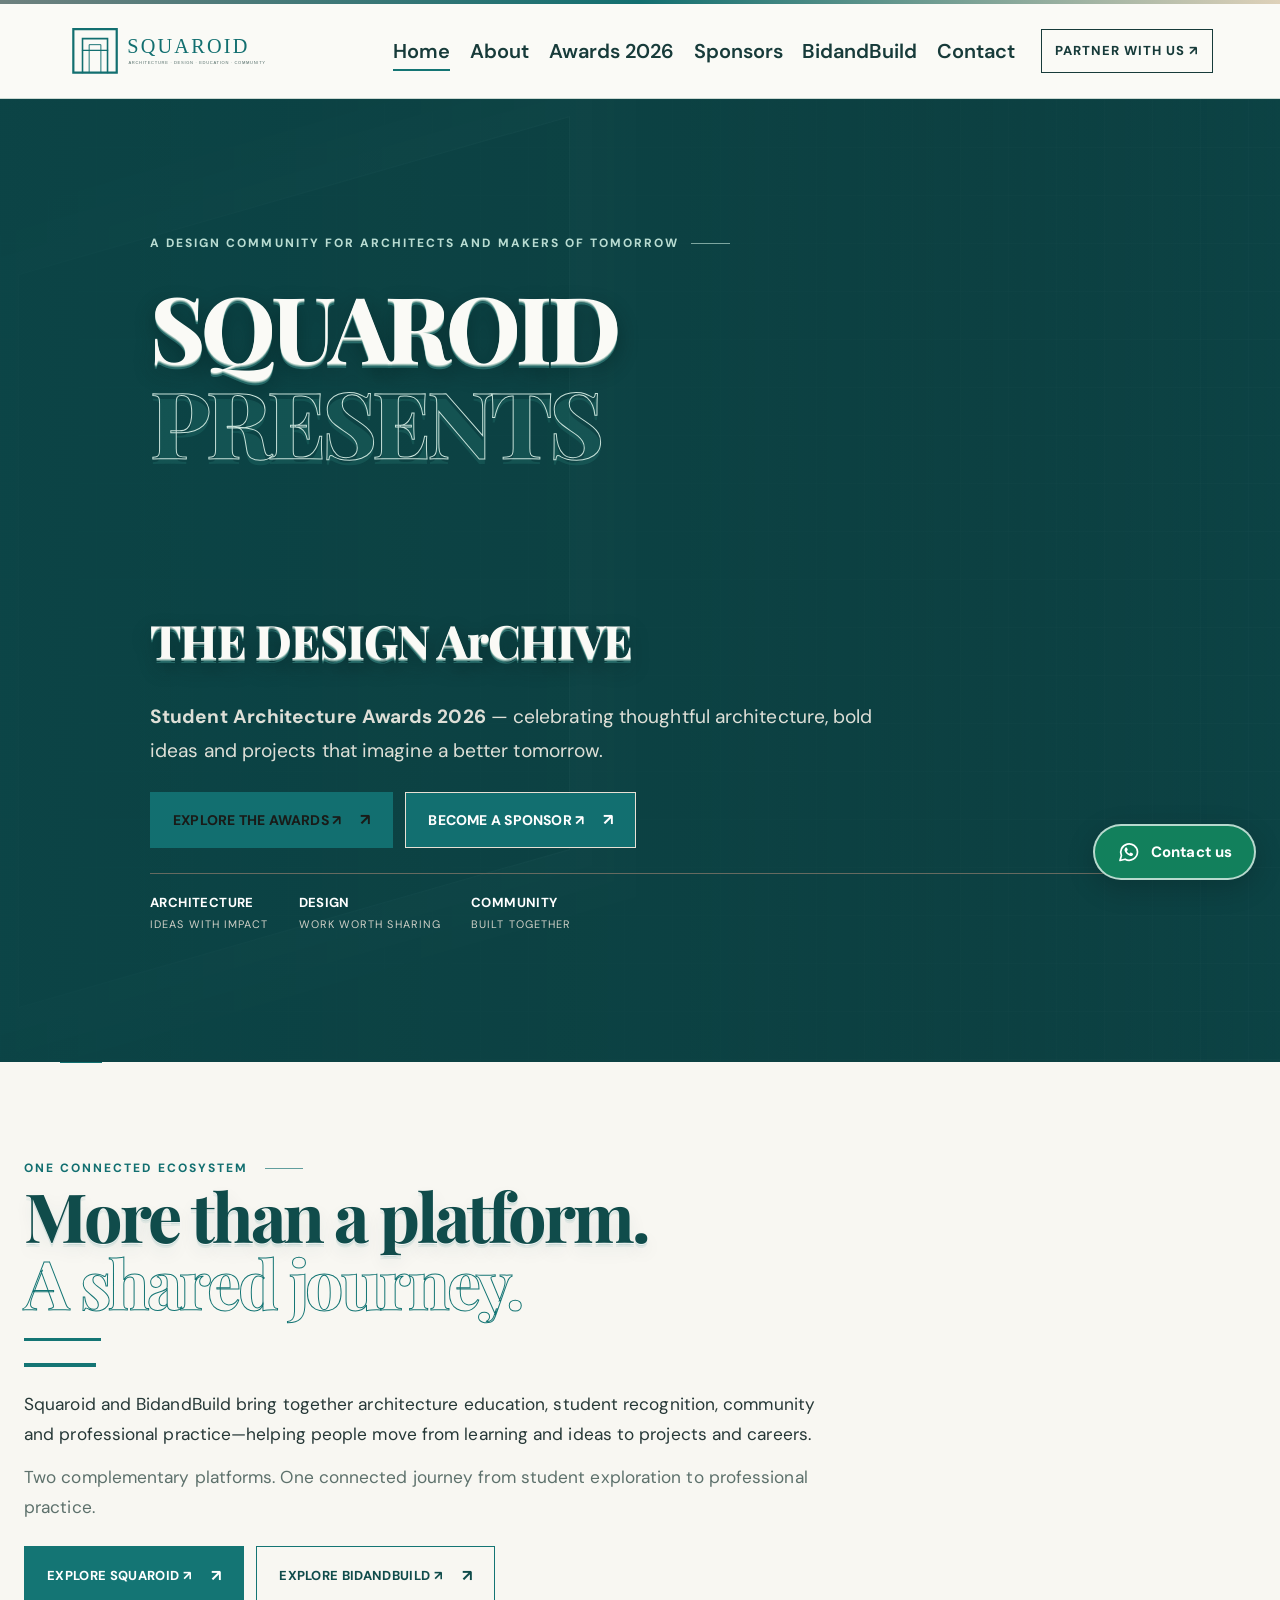
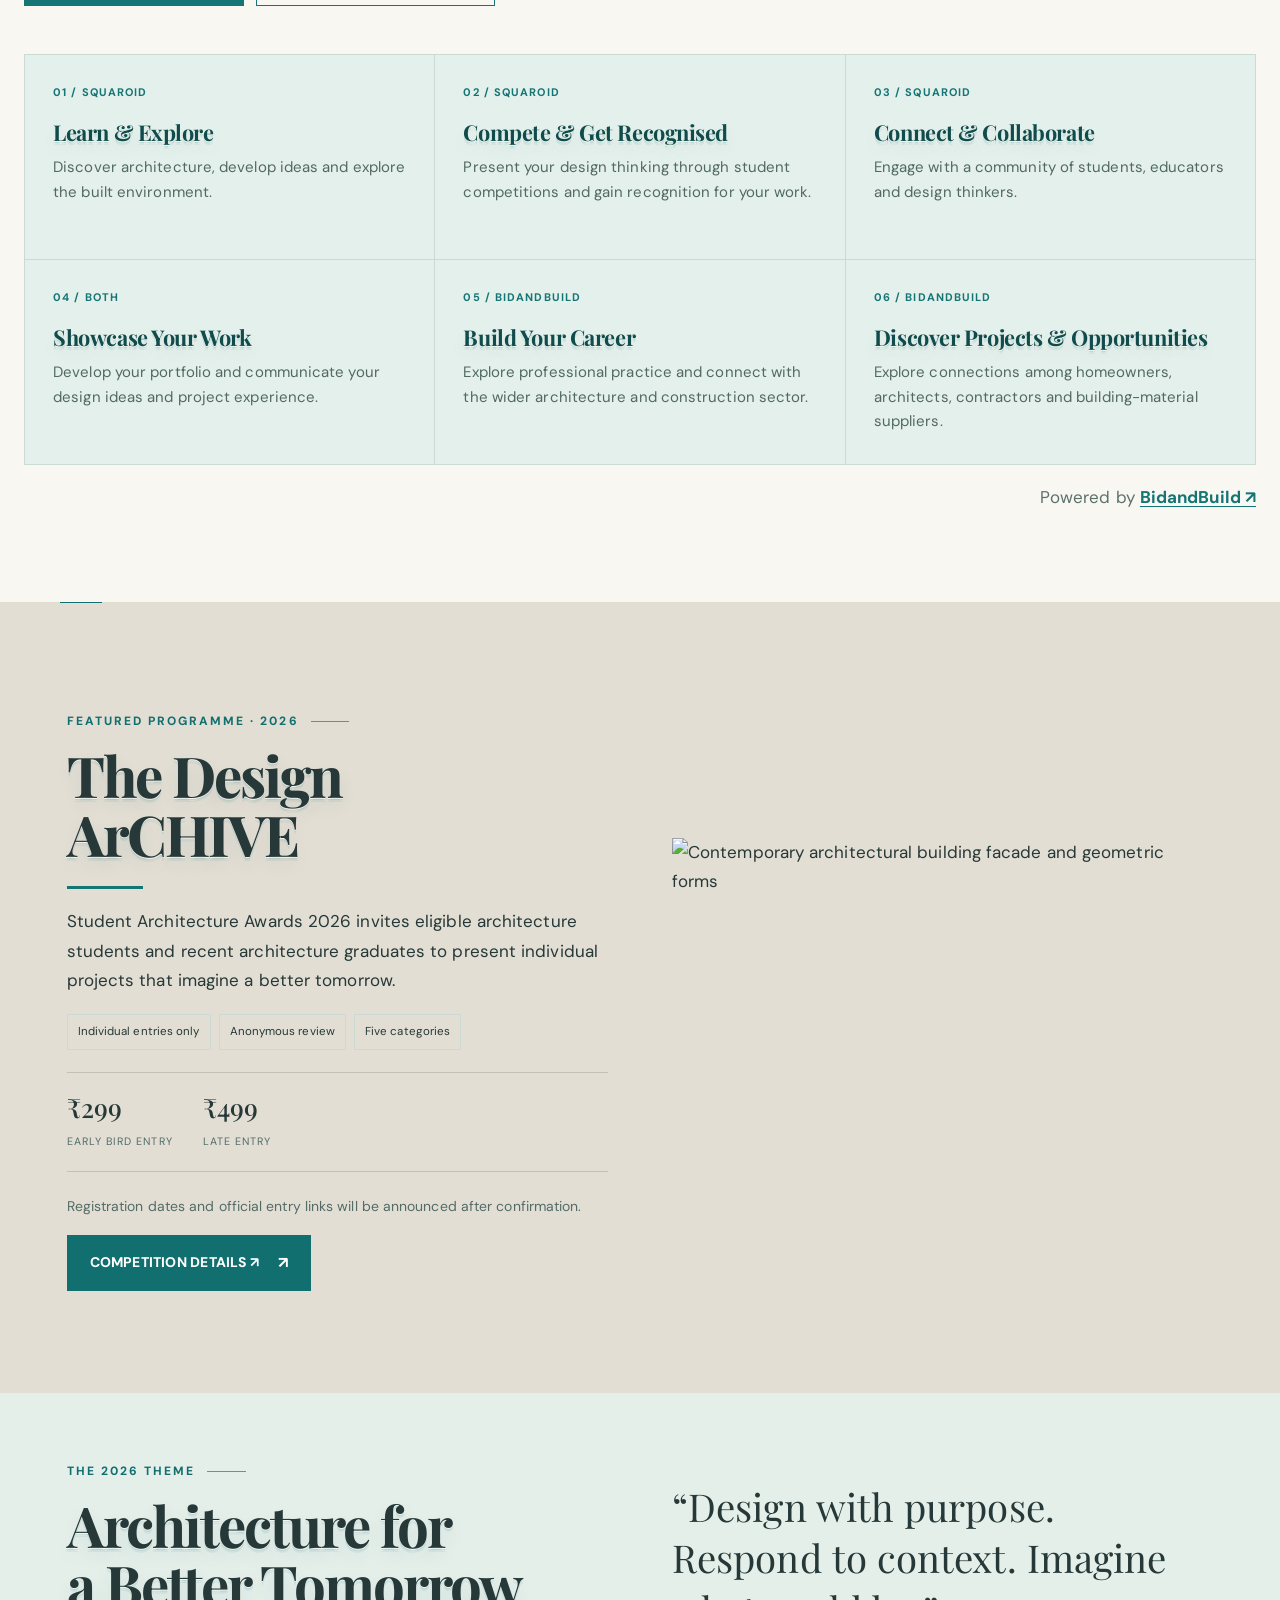
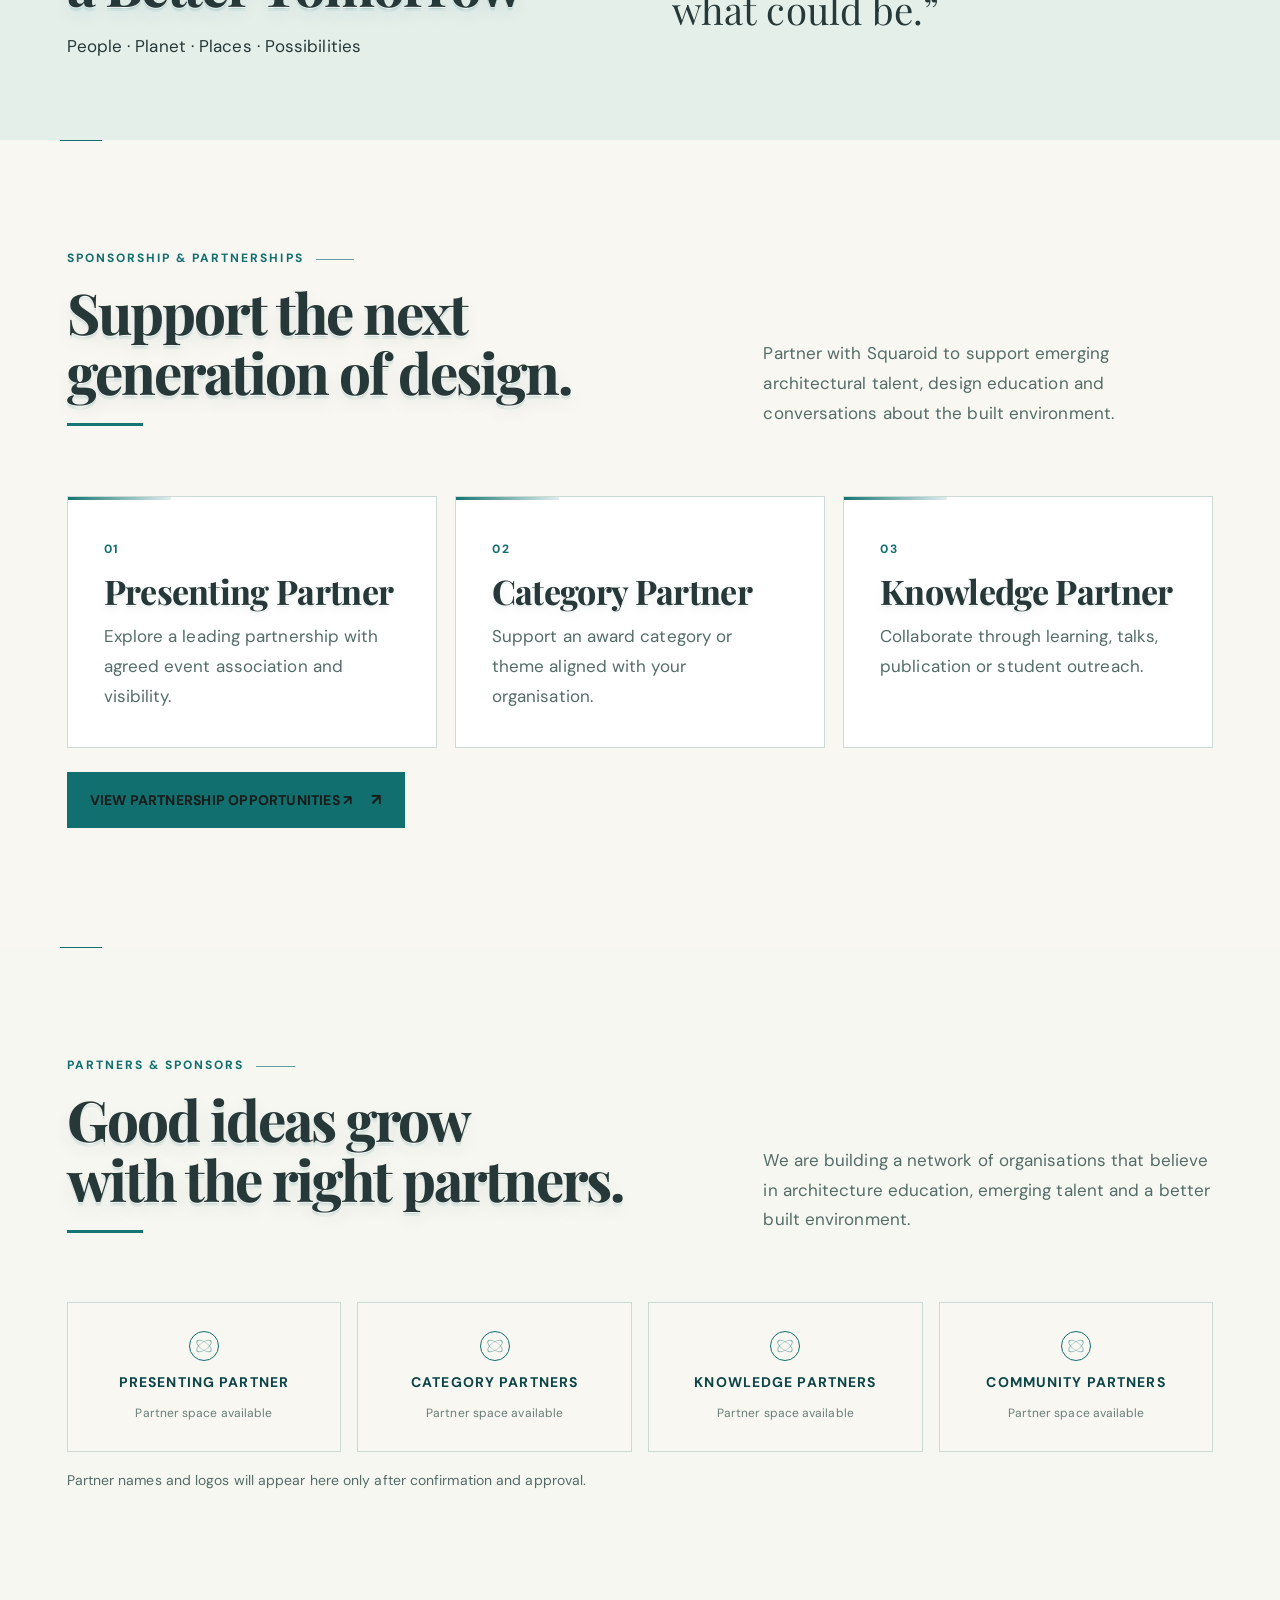
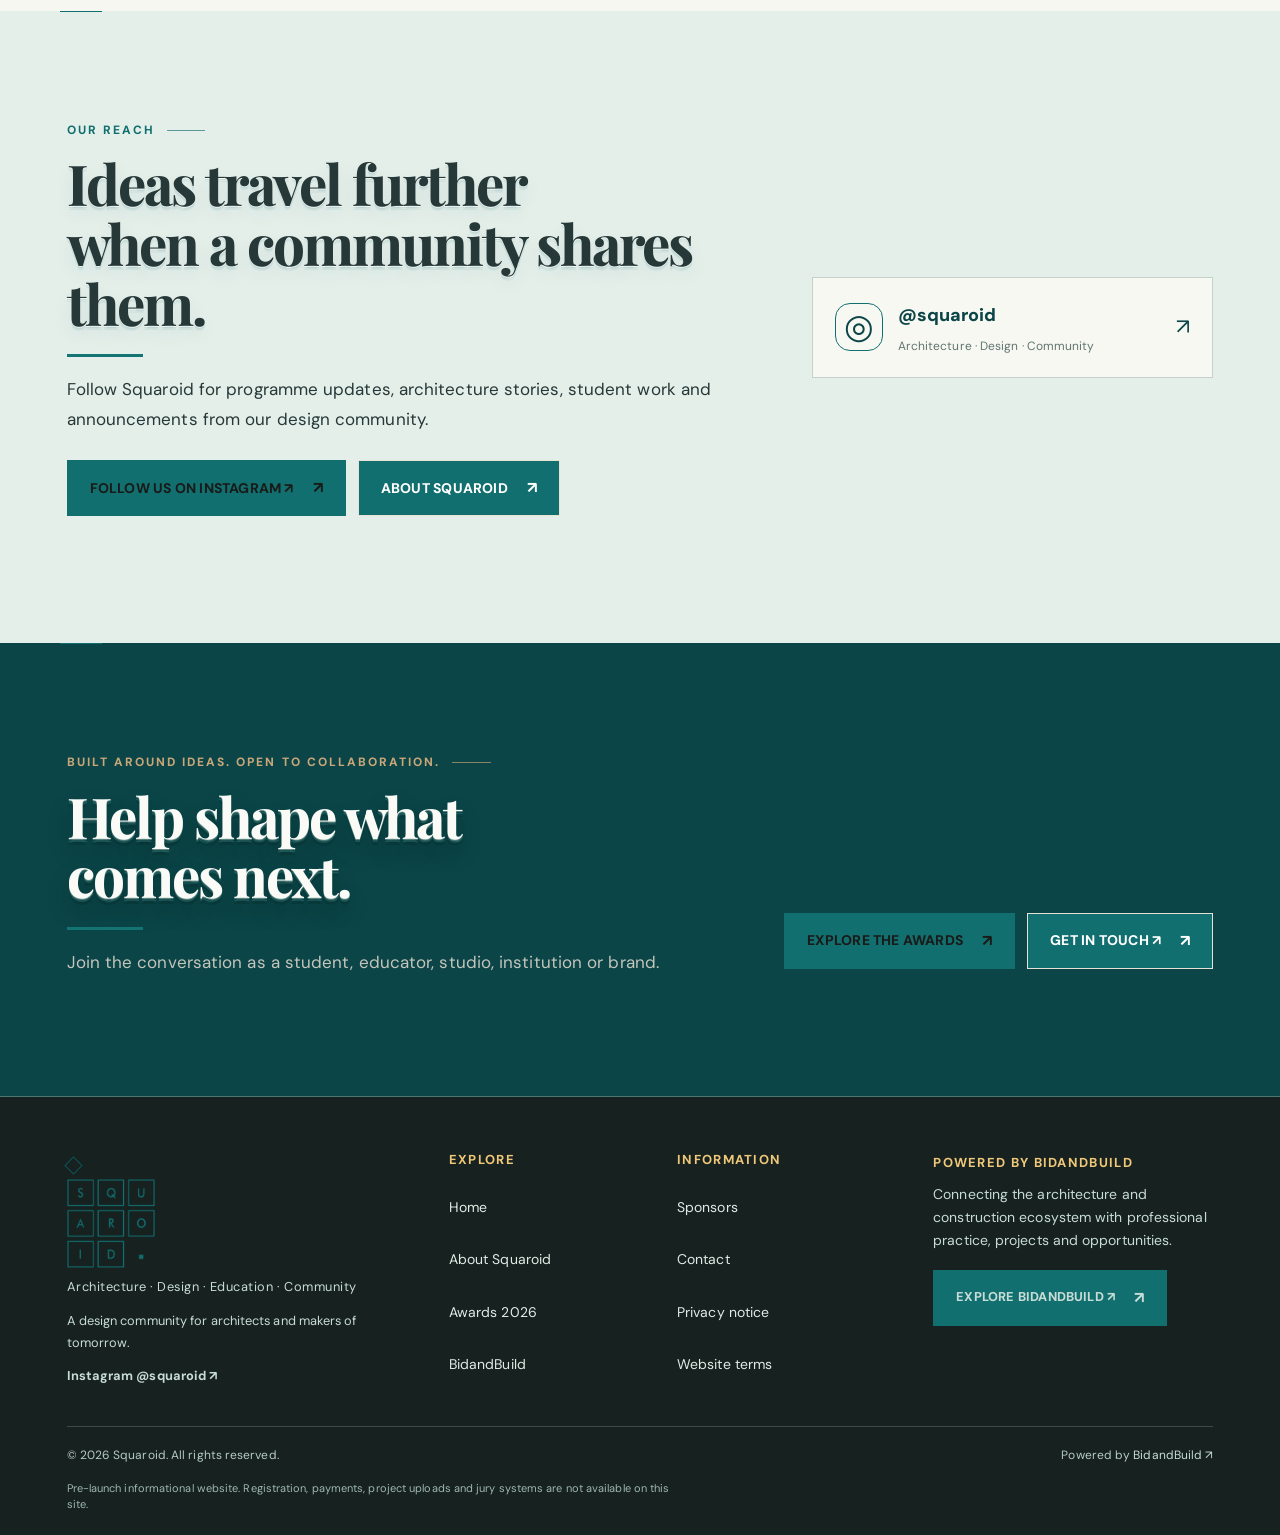
==== index.html @ bd01bea4 "Improve mobile header branding" ====
<!doctype html>
<!DOCTYPE html>

<!DOCTYPE html>

<!DOCTYPE html>

<html lang="en-IN"><head><meta charset="utf-8"/><meta content="width=device-width,initial-scale=1" name="viewport"/><meta content="#F8F7F2" name="theme-color"/><meta content="Squaroid connects architecture, design, education and emerging talent. Discover The Design ArCHIVE Student Architecture Awards 2026 and explore sponsorship partnerships." name="description"/><meta content="index,follow,max-image-preview:large" name="robots"/><meta content="Squaroid, architecture competition India, student architecture awards 2026, architecture design community, architecture sponsorship, architecture students, design education, sustainable architecture" name="keywords"/><meta content="website" property="og:type"/><meta content="Squaroid" property="og:site_name"/><meta content="Squaroid | Architecture, Design &amp; Student Architecture Awards 2026" property="og:title"/><meta content="Discover Squaroid, a design community for architecture students and emerging designers, and The Design ArCHIVE Student Architecture Awards 2026. Explore sponsorship opportunities." property="og:description"/><meta content="https://images.unsplash.com/photo-1511818966892-d7d671e672a2?auto=format&amp;fit=crop&amp;w=1200&amp;q=85" property="og:image"/><meta content="summary_large_image" name="twitter:card"/><meta content="Squaroid | Architecture, Design &amp; Student Architecture Awards 2026" name="twitter:title"/><meta content="Discover Squaroid, a design community for architecture students and emerging designers, and The Design ArCHIVE Student Architecture Awards 2026. Explore sponsorship opportunities." name="twitter:description"/><title>Squaroid | Architecture, Design Community &amp; Sponsorship Partnerships</title><link href="https://fonts.googleapis.com" rel="preconnect"/><link crossorigin="" href="https://fonts.gstatic.com" rel="preconnect"/><link href="https://fonts.googleapis.com/css2?family=DM+Sans:wght@400;500;600;700&amp;family=Playfair+Display:wght@400;500;600;700&amp;display=swap" rel="stylesheet"/><link href="assets/squaroid-favicon.png" rel="icon" type="image/png"/><link href="assets/site.css" rel="stylesheet"/><script type="application/ld+json">{"@context":"https://schema.org","@type":"Organization","name":"Squaroid","description":"A design community for architecture, design, education and community.","url":"https://www.squaroid.in/","logo":"https://www.squaroid.in/assets/squaroid-official-logo-teal.png","sameAs":[]}</script><link rel="canonical" href="https://www.squaroid.in/"/><meta property="og:url" content="https://www.squaroid.in/"/></head><body><div class="topline"></div><header id="header"><div class="wrap nav" id="nav"><a aria-label="Squaroid home" class="brand squaroid-logo-link" href="index.html"><img alt="Squaroid — Architecture, Design, Education, Community" src="assets/squaroid-lockup-teal.svg"/></a><nav aria-label="Main navigation" class="nav-links"><a aria-current="page" href="index.html">Home</a><a href="about.html">About</a><a href="competition.html">Awards 2026</a><a href="sponsorship.html">Sponsors</a><a href="bidandbuild.html">BidandBuild</a><a href="contact.html">Contact</a></nav><a class="nav-cta" href="sponsorship.html">Partner with us ↗</a><button aria-expanded="false" aria-label="Open navigation" class="menu" id="menu">☰</button></div></header><main>
<section class="hero"><div aria-hidden="true" class="hero-bg"></div><div class="wrap hero-content"><div class="eyebrow">A design community for architects and makers of tomorrow</div><h1>SQUAROID<br/><span class="outline">PRESENTS</span><br/><span style="font-size:.49em;letter-spacing:-.025em">THE DESIGN ArCHIVE</span></h1><p><strong>Student Architecture Awards 2026</strong> — celebrating thoughtful architecture, bold ideas and projects that imagine a better tomorrow.</p><div class="actions"><a class="btn gold" href="competition.html">Explore the awards ↗</a><a class="btn light" href="sponsorship.html">Become a sponsor ↗</a></div><div class="hero-meta"><div><strong>Architecture</strong>Ideas with impact</div><div><strong>Design</strong>Work worth sharing</div><div><strong>Community</strong>Built together</div></div></div></section>
<section class="section community-platform-merged" id="community-platform"><div class="wrap">
<div class="journey-intro journey-intro-balanced"><div class="journey-copy"><div class="eyebrow">ONE CONNECTED ECOSYSTEM <span class="rule"></span></div><h2>More than a platform.<br/><span class="outline">A shared journey.</span></h2><div class="rule-line"></div><p>Squaroid and BidandBuild bring together architecture education, student recognition, community and professional practice—helping people move from learning and ideas to projects and careers.</p><p class="muted">Two complementary platforms. One connected journey from student exploration to professional practice.</p><div class="actions journey-actions"><a class="btn" href="competition.html">Explore Squaroid ↗</a><a class="btn btn-outline" href="https://www.bidandbuild.in/?utm_source=squaroid&amp;utm_medium=website&amp;utm_campaign=journey_section" rel="noopener noreferrer" target="_blank">Explore BidandBuild ↗</a></div></div></div>
<div aria-label="The journey from architecture student to professional" class="journey-grid">
<article class="journey-card"><span class="journey-number">01 / SQUAROID</span><h3>Learn &amp; Explore</h3><p>Discover architecture, develop ideas and explore the built environment.</p></article>
<article class="journey-card"><span class="journey-number">02 / SQUAROID</span><h3>Compete &amp; Get Recognised</h3><p>Present your design thinking through student competitions and gain recognition for your work.</p></article>
<article class="journey-card"><span class="journey-number">03 / SQUAROID</span><h3>Connect &amp; Collaborate</h3><p>Engage with a community of students, educators and design thinkers.</p></article>
<article class="journey-card"><span class="journey-number">04 / BOTH</span><h3>Showcase Your Work</h3><p>Develop your portfolio and communicate your design ideas and project experience.</p></article>
<article class="journey-card"><span class="journey-number">05 / BIDANDBUILD</span><h3>Build Your Career</h3><p>Explore professional practice and connect with the wider architecture and construction sector.</p></article>
<article class="journey-card"><span class="journey-number">06 / BIDANDBUILD</span><h3>Discover Projects &amp; Opportunities</h3><p>Explore connections among homeowners, architects, contractors and building-material suppliers.</p></article>
</div><p class="powered-by-line">Powered by <a href="https://www.bidandbuild.in/?utm_source=squaroid&amp;utm_medium=website&amp;utm_campaign=journey_section" rel="noopener noreferrer" target="_blank">BidandBuild ↗</a></p>
</div></section>
<section class="section" style="background:#e2ded4"><div class="wrap two-col"><div class="reveal"><div class="eyebrow">Featured programme · 2026</div><h2>The Design<br/>ArCHIVE</h2><p class="intro-copy">Student Architecture Awards 2026 invites eligible architecture students and recent architecture graduates to present individual projects that imagine a better tomorrow.</p><div class="tag-row"><span class="tag">Individual entries only</span><span class="tag">Anonymous review</span><span class="tag">Five categories</span></div><div class="fees"><div><strong>₹299</strong><span>Early Bird Entry</span></div><div><strong>₹499</strong><span>Late Entry</span></div></div><p class="small muted">Registration dates and official entry links will be announced after confirmation.</p><a class="btn" href="competition.html">Competition details ↗</a></div><div class="reveal" data-delay="1"><img alt="Contemporary architectural building facade and geometric forms" loading="lazy" src="https://images.unsplash.com/photo-1487958449943-2429e8be8625?auto=format&amp;fit=crop&amp;w=1400&amp;q=85" style="width:100%;min-height:320px;object-fit:cover"/></div></div></section>
<section class="banner"><div class="wrap two-col"><div><div class="eyebrow">The 2026 theme</div><h2>Architecture for<br/>a Better Tomorrow</h2><p>People · Planet · Places · Possibilities</p></div><p class="quote">“Design with purpose. Respond to context. Imagine what could be.”</p></div></section>
<section class="section"><div class="wrap"><div class="section-head"><div><div class="eyebrow">Sponsorship &amp; partnerships</div><h2>Support the next<br/>generation of design.</h2></div><p>Partner with Squaroid to support emerging architectural talent, design education and conversations about the built environment.</p></div><div class="grid-3"><div class="tile reveal"><span class="num">01</span><h3>Presenting Partner</h3><p>Explore a leading partnership with agreed event association and visibility.</p></div><div class="tile reveal" data-delay="1"><span class="num">02</span><h3>Category Partner</h3><p>Support an award category or theme aligned with your organisation.</p></div><div class="tile reveal" data-delay="2"><span class="num">03</span><h3>Knowledge Partner</h3><p>Collaborate through learning, talks, publication or student outreach.</p></div></div><p style="margin-top:24px"><a class="btn gold" href="sponsorship.html">View partnership opportunities ↗</a></p></div></section>
<section class="section partners-section" id="partners"><div class="wrap">
<div class="section-head"><div><div class="eyebrow">Partners &amp; sponsors</div><h2>Good ideas grow<br/>with the right partners.</h2></div><p>We are building a network of organisations that believe in architecture education, emerging talent and a better built environment.</p></div>
<div aria-label="Partner and sponsor logo placeholders" class="partner-grid">
<div class="partner-placeholder reveal"><span aria-hidden="true" class="partner-orbit"></span><strong>Presenting Partner</strong><small>Partner space available</small></div>
<div class="partner-placeholder reveal" data-delay="1"><span aria-hidden="true" class="partner-orbit"></span><strong>Category Partners</strong><small>Partner space available</small></div>
<div class="partner-placeholder reveal" data-delay="2"><span aria-hidden="true" class="partner-orbit"></span><strong>Knowledge Partners</strong><small>Partner space available</small></div>
<div class="partner-placeholder reveal" data-delay="3"><span aria-hidden="true" class="partner-orbit"></span><strong>Community Partners</strong><small>Partner space available</small></div>
</div><p class="small muted partner-note">Partner names and logos will appear here only after confirmation and approval.</p>
</div></section>
<section class="section reach-section"><div class="wrap reach-panel"><div><div class="eyebrow">Our reach</div><h2>Ideas travel further<br/>when a community shares them.</h2><p>Follow Squaroid for programme updates, architecture stories, student work and announcements from our design community.</p><div class="actions"><a class="btn gold" href="https://www.instagram.com/squaroid/" rel="noopener noreferrer" target="_blank">Follow us on Instagram ↗</a><a class="btn light" href="about.html">About Squaroid</a></div></div><a aria-label="Visit Squaroid on Instagram" class="instagram-card reveal" href="https://www.instagram.com/squaroid/" rel="noopener noreferrer" target="_blank"><span aria-hidden="true" class="instagram-icon">◎</span><span><strong>@squaroid</strong><small>Architecture · Design · Community</small></span><span aria-hidden="true" class="instagram-arrow">↗</span></a></div></section>
<section class="section dark"><div class="wrap final-inner"><div><div class="eyebrow">Built around ideas. Open to collaboration.</div><h2>Help shape what<br/>comes next.</h2><p>Join the conversation as a student, educator, studio, institution or brand.</p></div><div class="actions"><a class="btn gold" href="competition.html">Explore the awards</a><a class="btn light" href="contact.html">Get in touch ↗</a></div></div></section>
</main><footer class="site-footer"><div class="wrap"><div class="footer-grid">
<div class="footer-intro"><a aria-label="Squaroid home" class="brand squaroid-footer-logo" href="index.html"><img alt="Squaroid logo" src="assets/squaroid-official-logo-teal.png"/></a><p class="footer-tagline">Architecture · Design · Education · Community</p><p>A design community for architects and makers of tomorrow.</p><a class="footer-social" href="https://www.instagram.com/squaroid/" rel="noopener noreferrer" target="_blank">Instagram @squaroid ↗</a></div>
<div class="footer-links"><strong>Explore</strong><a href="index.html">Home</a><a href="about.html">About Squaroid</a><a href="competition.html">Awards 2026</a><a href="bidandbuild.html">BidandBuild</a></div>
<div class="footer-links"><strong>Information</strong><a href="sponsorship.html">Sponsors</a><a href="contact.html">Contact</a><a href="privacy.html">Privacy notice</a><a href="terms.html">Website terms</a></div>
<div class="footer-partner"><strong>Powered by BidandBuild</strong><p>Connecting the architecture and construction ecosystem with professional practice, projects and opportunities.</p><a class="btn btn-small" href="https://www.bidandbuild.in/?utm_source=squaroid&amp;utm_medium=website&amp;utm_campaign=brand_footer" rel="noopener noreferrer" target="_blank">Explore BidandBuild ↗</a></div>
</div><div class="footer-bottom"><span>© 2026 Squaroid. All rights reserved.</span><span>Powered by <a href="https://www.bidandbuild.in/?utm_source=squaroid&amp;utm_medium=website&amp;utm_campaign=brand_footer" rel="noopener noreferrer" target="_blank">BidandBuild ↗</a></span></div><p class="footer-note">Pre-launch informational website. Registration, payments, project uploads and jury systems are not available on this site.</p></div></footer><script src="assets/site.js"></script><a aria-label="Contact Squaroid on WhatsApp" class="whatsapp-float" href="https://wa.me/917587566122?text=Hello%20Squaroid%2C%20I%20would%20like%20to%20know%20more%20about%20the%20Design%20ArCHIVE%20Awards%20and%20partnership%20opportunities." rel="noopener noreferrer" target="_blank"><svg aria-hidden="true" class="whatsapp-symbol" focusable="false" viewbox="0 0 24 24"><path d="M20.5 11.8a8.4 8.4 0 0 1-12.4 7.4L3 20.5l1.4-4.9a8.4 8.4 0 1 1 16.1-3.8Z" fill="none" stroke="currentColor" stroke-linejoin="round" stroke-width="1.7"></path><path d="M8.2 7.9c.2-.5.4-.5.7-.5h.5c.2 0 .4.1.5.4l.8 1.8c.1.2.1.4-.1.6l-.6.7c-.2.2-.2.4-.1.6.5.9 1.2 1.6 2.1 2.1.2.1.4.1.6-.1l.7-.8c.2-.2.4-.2.6-.1l1.8.8c.3.1.4.3.4.5 0 .4-.2 1.1-.7 1.5-.5.4-1.1.6-1.8.5-1-.1-2.3-.7-3.7-1.9-1.2-1-2.1-2.4-2.3-3.5-.2-.9.1-1.8.6-2.3Z" fill="currentColor"></path></svg><span class="whatsapp-label">Contact us</span></a>
</body></html>
---- assets/site.css ----
:root{--ink:#20221f;--paper:#efede6;--white:#faf9f5;--muted:#777970;--line:#cbc8bd;--bronze:#b88759;--bronze-dark:#80583a;--sage:#6e817f;--serif:"Playfair Display",Georgia,serif;--sans:"DM Sans",Arial,sans-serif}
*{box-sizing:border-box}html{scroll-behavior:smooth;scroll-padding-top:90px}body{margin:0;color:var(--ink);background:var(--paper);font-family:var(--sans);line-height:1.65;background-image:linear-gradient(#464c4407 1px,transparent 1px),linear-gradient(90deg,#464c4407 1px,transparent 1px);background-size:32px 32px}a{color:inherit;text-decoration:none}img{max-width:100%;display:block}.wrap{width:min(1160px,calc(100% - 42px));margin:auto}.eyebrow{font-size:.7rem;letter-spacing:.18em;text-transform:uppercase;font-weight:700;color:var(--bronze-dark)}h1,h2,h3,.serif{font-family:var(--serif);font-weight:500;letter-spacing:-.035em}h1{font-size:clamp(3rem,8vw,6.5rem);line-height:.98;margin:18px 0 22px}h2{font-size:clamp(2.25rem,5vw,4rem);line-height:1.08;margin:10px 0 18px}h3{font-size:1.35rem;line-height:1.3;margin:8px 0}p{margin:0 0 16px}.muted{color:var(--muted)}.small{font-size:.82rem}.topline{height:4px;background:linear-gradient(90deg,var(--sage),var(--bronze),#ded1b9)}
header{position:sticky;top:0;z-index:20;background:#efede6ed;backdrop-filter:blur(14px);border-bottom:1px solid var(--line)}.nav{min-height:75px;display:flex;align-items:center;justify-content:space-between;gap:20px}.brand{font-weight:700;letter-spacing:.15em;font-size:1.08rem;white-space:nowrap}.brand:before{content:"";display:inline-block;width:11px;height:11px;border:1px solid var(--bronze-dark);transform:rotate(45deg);margin-right:10px}.brand small{display:block;margin-left:23px;font-size:.56rem;font-weight:500;letter-spacing:.04em;color:var(--muted)}.navlinks{display:flex;gap:19px;font-size:.78rem}.navlinks a:hover{color:var(--bronze-dark)}.nav-cta{border:1px solid var(--ink);padding:10px 13px;font-size:.7rem;font-weight:700;letter-spacing:.08em;text-transform:uppercase}.nav-cta:hover{background:var(--ink);color:var(--white)}.menu{display:none;border:0;background:none;font-size:1.6rem}
.btn{display:inline-flex;align-items:center;justify-content:center;padding:13px 17px;border:1px solid var(--ink);background:transparent;color:var(--ink);font-size:.72rem;font-weight:700;letter-spacing:.08em;text-transform:uppercase;transition:transform .25s,background .25s,color .25s;position:relative;overflow:hidden}.btn:hover{transform:translateY(-2px);background:var(--ink);color:white}.btn.gold{background:var(--bronze);border-color:var(--bronze);color:#191b18}.btn.gold:hover{background:#c69a6c}.btn.light{border-color:#e8e1d5;color:white}.btn.light:hover{background:white;color:var(--ink)}.hero{min-height:570px;display:flex;align-items:center;position:relative;overflow:hidden;background:#202521;color:#f8f5ee;isolation:isolate}.hero-bg{position:absolute;inset:0;z-index:-2;background:linear-gradient(90deg,#171a17f2 0%,#171a17c9 48%,#171a1728 100%),url("https://images.unsplash.com/photo-1511818966892-d7d671e672a2?auto=format&fit=crop&w=2200&q=85") center/cover}.hero:after{content:"";position:absolute;inset:18px;z-index:-1;border:1px solid #e8d7bb38;pointer-events:none}.hero-content{padding:80px 0;max-width:850px}.hero .eyebrow{color:#d4b48b}.hero .outline{color:transparent;-webkit-text-stroke:1px #f4ead9}.hero p{max-width:620px;color:#dedfd7;font-size:1.04rem}.actions{display:flex;flex-wrap:wrap;gap:12px;margin:25px 0}.hero-meta{display:flex;gap:30px;flex-wrap:wrap;border-top:1px solid #666a60;padding-top:18px;color:#d0d0c7;font-size:.68rem;text-transform:uppercase;letter-spacing:.1em}.hero-meta strong{display:block;color:#fff;font-size:.82rem;letter-spacing:.03em}
.section{padding:80px 0;position:relative}.section:before{content:"";position:absolute;left:max(21px,calc((100% - 1160px)/2));top:0;width:42px;height:1px;background:var(--bronze)}.section-head{display:flex;justify-content:space-between;align-items:end;gap:28px;margin-bottom:35px}.section-head p{max-width:450px;color:var(--muted)}.two-col{display:grid;grid-template-columns:1fr 1fr;gap:55px;align-items:center}.intro-copy{font-size:1.08rem}.pillars{display:grid;grid-template-columns:1fr 1fr;border-top:1px solid var(--line);border-left:1px solid var(--line)}.pillar{padding:21px;border-right:1px solid var(--line);border-bottom:1px solid var(--line);min-height:140px;transition:transform .25s}.pillar:hover,.tile:hover{transform:translateY(-4px)}.pillar .num{font-size:.68rem;color:var(--bronze-dark)}.pillar h3{font-size:1.4rem}.pillar p{font-size:.8rem;color:var(--muted);margin:0}.dark{background:#202521;color:var(--white);background-image:linear-gradient(90deg,transparent 49.8%,#ffffff0a 50%,transparent 50.2%),linear-gradient(#ffffff08 1px,transparent 1px);background-size:100% 100%,100% 48px}.dark .eyebrow{color:#c9a779}.dark p{color:#c4c5bc}.grid-2{display:grid;grid-template-columns:repeat(2,1fr);gap:12px}.grid-3{display:grid;grid-template-columns:repeat(3,1fr);gap:12px}.grid-4{display:grid;grid-template-columns:repeat(4,1fr);gap:10px}.tile{border:1px solid var(--line);padding:22px;min-height:140px;transition:transform .25s,border-color .25s;background:#faf9f540}.tile:hover{border-color:var(--bronze)}.tile p{font-size:.84rem;color:var(--muted);margin-bottom:0}.tile .num{font-size:.7rem;color:var(--bronze-dark);letter-spacing:.1em}.tile h3{margin:10px 0}.tag-row{display:flex;gap:8px;flex-wrap:wrap;margin:18px 0}.tag{border:1px solid #c2bcaf;padding:7px 10px;font-size:.72rem}.fees{display:flex;gap:30px;border-block:1px solid #c6c0b3;padding:16px 0;margin:22px 0}.fees strong{display:block;font:500 1.65rem var(--serif)}.fees span{font-size:.67rem;color:var(--muted);text-transform:uppercase;letter-spacing:.1em}.note{border-left:3px solid var(--bronze);padding:12px 15px;background:#f3eee3;font-size:.82rem;color:#55564f;margin:18px 0}.banner{padding:62px 0;background:#cfc8b9}.banner .quote{font:clamp(1.5rem,3vw,2.5rem)/1.35 var(--serif)}.timeline{display:grid;grid-template-columns:repeat(4,1fr);border-top:1px solid var(--line);border-left:1px solid var(--line)}.time{padding:20px;border-right:1px solid var(--line);border-bottom:1px solid var(--line);min-height:145px}.time .n{font:2rem var(--serif);color:var(--bronze-dark)}.time p{font-size:.82rem;color:var(--muted);margin-top:8px}.award-grid{display:grid;grid-template-columns:repeat(3,1fr);gap:1px;background:#bdb7aa;border:1px solid #bdb7aa}.award{padding:26px;background:#f0ede5;min-height:195px}.award .amount{font:2.4rem/1.1 var(--serif);color:var(--bronze-dark);margin:18px 0 8px}.award p{font-size:.82rem;color:var(--muted)}.criteria{border-top:1px solid var(--line)}.criterion{display:grid;grid-template-columns:1fr 55px;gap:10px;padding:12px 0;border-bottom:1px solid var(--line);font-size:.86rem}.criterion strong{text-align:right}.logo-slot{min-height:105px;border:1px dashed #9c988e;display:flex;align-items:center;justify-content:center;text-align:center;padding:12px;color:#686a62;font-size:.7rem;letter-spacing:.08em;text-transform:uppercase;background:#efede680}.tier{border:1px solid #bdb7aa;padding:24px;background:#e8e4db;min-height:200px}.tier p{font-size:.82rem;color:#66685f}.faq{border-top:1px solid var(--line);padding:18px 0}.faq h3{font-size:1.3rem}.faq p{font-size:.84rem;color:var(--muted);margin:0}.form-shell{max-width:750px;border:1px solid var(--line);padding:26px;background:#faf9f570}.form-shell label{display:block;font-size:.8rem;font-weight:600;margin:14px 0 5px}.form-shell input,.form-shell textarea,.form-shell select{width:100%;padding:12px;border:1px solid #bdb7aa;background:#faf9f5;color:var(--ink);font:inherit}.form-shell textarea{min-height:115px}.form-shell .note{margin-bottom:0}.form-shell button{cursor:pointer}.final-cta{background:#252a25;color:#fff;padding:68px 0}.final-inner{display:flex;justify-content:space-between;align-items:end;gap:30px}.final-cta .eyebrow{color:#c9a779}.final-cta p{color:#c8c9c1;max-width:600px}
footer{background:#171a17;color:#dddcd5;padding:42px 0 22px;border-top:3px solid #8f7556}.footer-grid{display:grid;grid-template-columns:2fr 1fr 1fr;gap:35px;padding-bottom:30px}.footer-brand{font-weight:700;letter-spacing:.13em}.footer-grid p,.footer-grid a{font-size:.8rem;color:#aaa99f}.footer-grid a{display:block;margin:8px 0}.footer-grid a:hover{color:#fff}.footer-note{font-size:.75rem;color:#aaa99f;max-width:620px}.copyright{border-top:1px solid #3c4038;padding-top:16px;display:flex;justify-content:space-between;gap:15px;color:#8e9086;font-size:.7rem}
.reveal{opacity:0;transform:translateY(18px);transition:opacity .7s,transform .7s cubic-bezier(.2,.7,.2,1)}.reveal.visible{opacity:1;transform:none}.reveal[data-delay="1"]{transition-delay:.08s}.reveal[data-delay="2"]{transition-delay:.16s}.reveal[data-delay="3"]{transition-delay:.24s}@keyframes rise{from{opacity:0;transform:translateY(16px)}to{opacity:1;transform:none}}.hero .eyebrow,.hero h1,.hero p,.hero .actions,.hero-meta{animation:rise .8s both}.hero h1{animation-delay:.08s}.hero p{animation-delay:.15s}.hero .actions{animation-delay:.22s}.hero-meta{animation-delay:.29s}
@media(max-width:900px){.navlinks{display:none}.nav-cta{display:none}.menu{display:block}.nav.open{flex-wrap:wrap;padding:12px 0}.nav.open .navlinks{display:flex;order:3;width:100%;flex-direction:column;gap:0}.nav.open .navlinks a{padding:9px 0;border-top:1px solid var(--line)}.two-col{gap:28px}.grid-4{grid-template-columns:repeat(2,1fr)}.timeline{grid-template-columns:repeat(2,1fr)}.award-grid,.grid-3{grid-template-columns:1fr}.section{padding:62px 0}.section-head,.two-col{display:grid;grid-template-columns:1fr;gap:20px}.final-inner{display:block}.final-inner .actions{margin-top:22px}.footer-grid{grid-template-columns:1fr 1fr}.footer-grid>div:first-child{grid-column:1/-1}}
@media(max-width:560px){.wrap{width:calc(100% - 32px)}h1{font-size:3.2rem}.hero{min-height:590px}.hero-meta{gap:16px}.hero-meta>div{min-width:40%}.grid-2,.grid-4{grid-template-columns:1fr}.fees{gap:20px}.footer-grid{grid-template-columns:1fr}.footer-grid>div:first-child{grid-column:auto}.copyright{display:block}.copyright span{display:block;margin:5px 0}.section:before{left:16px}}
@media(prefers-reduced-motion:reduce){html{scroll-behavior:auto}*,*:before,*:after{animation-duration:.01ms!important;animation-iteration-count:1!important;transition-duration:.01ms!important;scroll-behavior:auto!important}.reveal{opacity:1;transform:none}}

/* Sponsor-first typographic identity; no legacy square-letter logo */
.squaroid-wordmark{display:flex;flex-direction:column;gap:1px;line-height:1.1;text-decoration:none;letter-spacing:0!important}
.squaroid-wordmark:before{display:none!important}
.wordmark-main{font-family:var(--serif);font-weight:600;font-size:1.5rem;letter-spacing:.18em;color:inherit;text-shadow:0 1px 0 #d9d2c6,1px 2px 0 #8d877b,2px 4px 0 #4e5149;display:block;transition:transform .35s,text-shadow .35s}
.squaroid-wordmark:hover .wordmark-main{transform:perspective(300px) rotateX(8deg) translateY(-2px);text-shadow:0 1px 0 #d9d2c6,1px 2px 0 #8d877b,2px 4px 0 #4e5149,0 8px 14px #20221f35}
.wordmark-dot{color:var(--bronze)}
.wordmark-sub{display:block;font-family:var(--sans);font-size:.5rem!important;font-weight:500!important;letter-spacing:.12em!important;color:var(--muted);line-height:1.5;margin:4px 0 0!important;max-width:none!important}
footer .wordmark-main{color:#f4eee4}
footer .wordmark-sub{color:#aaa99f}
.contact-card{border:1px solid var(--line);padding:22px;background:#faf9f570;position:relative;overflow:hidden;transition:transform .35s,border-color .35s,box-shadow .35s}
.contact-card:before{content:"";position:absolute;top:0;left:0;width:3px;height:100%;background:var(--bronze);transform:scaleY(0);transform-origin:bottom;transition:transform .35s}
.contact-card:hover{transform:translateY(-4px);border-color:var(--bronze);box-shadow:0 14px 28px #20221f12}
.contact-card:hover:before{transform:scaleY(1)}
.contact-card .person-role{font-size:.68rem;letter-spacing:.14em;text-transform:uppercase;color:var(--bronze-dark);font-weight:700}
.contact-card h3{font-size:1.45rem;margin:9px 0 4px}
.contact-card .affiliation{font-size:.85rem;color:var(--muted);margin-bottom:14px}
.contact-actions{display:flex;gap:9px;flex-wrap:wrap;margin-top:15px}
.contact-actions a{display:inline-flex;padding:9px 11px;border:1px solid var(--line);font-size:.75rem;font-weight:700}
.contact-actions a:hover{background:var(--ink);color:#fff}
.sponsor-focus{background:#ded8cb}
.sponsor-focus .contact-card{background:#f5f2eb}
.team-grid{display:grid;grid-template-columns:repeat(3,1fr);gap:12px}
@media(max-width:720px){.team-grid{grid-template-columns:1fr}.wordmark-main{font-size:1.25rem}.wordmark-sub{font-size:.45rem!important;letter-spacing:.08em!important}}

/* Squaroid design system refinement — legibility, grid and proportional rhythm */
:root{
 --space-unit:8px;
 --type-body:17px;
 --type-small:14px;
 --type-lead:clamp(18px,1.35vw,21px);
 --type-h1:clamp(48px,7vw,96px);
 --type-h2:clamp(34px,4.2vw,58px);
 --type-h3:clamp(23px,2.3vw,31px);
 --page-gutter:clamp(22px,5.4vw,88px);
 --content-max:1240px;
}
html{scroll-behavior:smooth}
body{font-size:var(--type-body);line-height:1.72;letter-spacing:.005em}
.wrap{width:min(calc(100% - var(--page-gutter)*2),var(--content-max));margin-inline:auto}
p,li{font-size:1rem;line-height:1.72}
small,.small,.muted.small{font-size:var(--type-small)}
h1{font-size:var(--type-h1);line-height:.99;letter-spacing:-.045em}
h2{font-size:var(--type-h2);line-height:1.08;letter-spacing:-.035em}
h3{font-size:var(--type-h3);line-height:1.18;letter-spacing:-.02em}
.section{padding-block:clamp(64px,8vw,112px)}
.section-head{gap:clamp(22px,4vw,60px);margin-bottom:clamp(28px,4vw,52px)}
.hero{min-height:min(850px,92svh);display:flex;align-items:center}
.hero-content{max-width:920px;padding-block:clamp(72px,10vw,128px)}
.hero p{font-size:var(--type-lead);max-width:680px}
.eyebrow{font-size:12px;letter-spacing:.17em;font-weight:700}
.nav{min-height:92px;gap:28px}
.squaroid-wordmark .wordmark-main{font-size:clamp(27px,2.5vw,38px);letter-spacing:.15em;text-shadow:0 1px 0 #d9d2c6,1px 2px 0 #8d877b,2px 4px 0 #4e5149,0 8px 15px #20221f20}
.squaroid-wordmark .wordmark-sub{font-size:10px!important;letter-spacing:.105em!important;max-width:290px;line-height:1.5}
.btn{font-size:14px;min-height:48px;padding:14px 22px}
.tile,.contact-card,.award,.tier,.time{padding:clamp(22px,3vw,34px)}
.tile p,.contact-card p{font-size:16px}
.grid-3{gap:18px}
.two-col{gap:clamp(28px,5vw,72px)}
.contact-card h3{font-size:clamp(24px,2.4vw,32px)}
.contact-actions a{font-size:14px;padding:12px 15px}
table{font-size:15px}
footer{font-size:15px}
@media(max-width:720px){
 :root{--page-gutter:22px;--type-body:16px;--type-h1:clamp(43px,12vw,66px);--type-h2:clamp(31px,8vw,42px);--type-h3:24px}
 .nav{min-height:78px;gap:14px}
 .hero{min-height:76svh}
 .hero-content{padding-block:64px}
 .section{padding-block:62px}
 .squaroid-wordmark .wordmark-main{font-size:26px}
 .squaroid-wordmark .wordmark-sub{font-size:8px!important;letter-spacing:.07em!important;max-width:230px}
}

/* SQUAROID TEAL EDITION — accessible responsive architectural design */
:root{
 --ink:#173b3c;
 --paper:#f8f8f4;
 --surface:#eeefea;
 --muted:#586e6c;
 --line:#c8d5d1;
 --bronze:#2c8580;
 --bronze-dark:#155f60;
 --depth-gold:#83b9b1;
 --teal:#126f70;
 --teal-dark:#0d4f52;
 --teal-soft:#dcebe6;
 --page-gutter:clamp(20px,5vw,76px);
 --content-max:1240px;
 --type-body:17px;
 --type-h1:clamp(43px,7vw,92px);
 --type-h2:clamp(32px,4.2vw,56px);
 --type-h3:clamp(22px,2.5vw,30px);
 --ease-architecture:cubic-bezier(.18,.72,.22,1);
}
html{scroll-behavior:smooth;scroll-padding-top:90px}
body{background:var(--paper);color:var(--ink);font-size:var(--type-body);line-height:1.72}
.wrap{width:min(calc(100% - var(--page-gutter)*2),var(--content-max));margin-inline:auto}
p,li{font-size:1rem;line-height:1.72}
h1{font-size:var(--type-h1);line-height:1;letter-spacing:-.045em}
h2{font-size:var(--type-h2);line-height:1.1;letter-spacing:-.035em}
h3{font-size:var(--type-h3);line-height:1.2;letter-spacing:-.02em}
.section{padding-block:clamp(58px,7.5vw,104px)}
.section-head{gap:clamp(20px,4vw,54px);margin-bottom:clamp(28px,4vw,48px)}
.site-header{background:#f8f8f4ed;backdrop-filter:blur(14px);border-bottom:1px solid var(--line)}
.nav{min-height:94px;gap:clamp(12px,2vw,28px)}
.squaroid-logo-link{display:flex;align-items:center;gap:12px;text-decoration:none;flex-shrink:0;letter-spacing:0!important}
.squaroid-logo-link:before{display:none!important}
.squaroid-logo-link img{width:clamp(78px,9vw,116px);height:clamp(72px,8vw,102px);object-fit:contain;background:#fafaf7;transition:transform .45s var(--ease-architecture),filter .45s}
.squaroid-logo-link:hover img{transform:translateY(-2px) perspective(500px) rotateY(-4deg);filter:drop-shadow(0 7px 5px #126f7020)}
.logo-caption{display:block;max-width:190px;font-size:10px;line-height:1.5;letter-spacing:.12em;font-weight:700;color:var(--muted)}
.nav-links{gap:clamp(12px,1.8vw,25px)}
.nav-links a{font-size:14px}
.btn{font-size:14px;min-height:48px;padding:13px 21px;border-radius:0;background:var(--teal);border-color:var(--teal);color:#fff;position:relative;overflow:hidden}
.btn:hover{background:var(--teal-dark);border-color:var(--teal-dark);color:#fff;transform:translateY(-3px);box-shadow:0 10px 22px #126f7028}
.btn-secondary{background:transparent;color:var(--teal-dark);border-color:var(--teal)}
.hero{min-height:min(800px,90svh);background-color:var(--teal-dark);color:#f8f8f4;position:relative;overflow:hidden}
.hero:before{content:"";position:absolute;inset:0;background:linear-gradient(90deg,#0d3436ed 0%,#0d3436d6 47%,#0d343650 100%),linear-gradient(0deg,#0d343640,transparent 45%);pointer-events:none}
.hero:after{content:"";position:absolute;right:-12vw;top:8%;width:48vw;height:72%;border:1px solid #83b9b160;transform:skewY(-18deg);box-shadow:0 0 0 24px #83b9b10a,0 0 0 48px #83b9b10a,0 0 0 72px #83b9b10a;pointer-events:none}
.hero-content{position:relative;z-index:1;max-width:960px;padding-block:clamp(76px,10vw,126px)}
.hero h1{color:#f8f8f4;text-shadow:0 1px 0 #b5d0c7,0 2px 0 #6f9e98,0 4px 0 #276b69,0 8px 20px #001d1e7a;transform:perspective(1000px) translateZ(18px);transition:transform .55s var(--ease-architecture)}
.hero .outline{-webkit-text-stroke:1px #d4e7df;color:transparent;text-shadow:0 2px 0 #83b9b160,0 7px 20px #001d1e65}
.hero p{font-size:clamp(18px,1.45vw,21px);max-width:720px}
.hero .eyebrow{color:#b7d8ce}
.hero .btn-secondary{color:#f8f8f4;border-color:#b7d8ce}
.hero .btn-secondary:hover{background:#f8f8f4;color:var(--teal-dark)}
.eyebrow{font-size:12px;letter-spacing:.16em;font-weight:700;color:var(--teal-dark)}
.tile,.contact-card,.award,.tier,.time,.logo-slot{border-radius:0;border-color:var(--line);box-shadow:none;transition:transform .38s var(--ease-architecture),box-shadow .38s,border-color .3s,background .3s}
.tile{background:#fff;border:1px solid var(--line);padding:clamp(22px,3vw,34px)}
.tile:hover,.contact-card:hover,.award:hover,.tier:hover,.time:hover{transform:perspective(900px) translateY(-5px) rotateX(1deg);border-color:var(--teal);box-shadow:0 16px 32px #173b3c12}
.tile .num{color:var(--teal);font-size:13px;letter-spacing:.14em}
.sponsor-focus{background:#e2ece7}
.sponsor-focus .contact-card{background:#f9faf6}
.contact-card{background:#fff;border:1px solid var(--line);padding:clamp(22px,3vw,34px)}
.contact-card:before{background:var(--teal)}
.contact-card .person-role{color:var(--teal-dark)}
.contact-actions a{border-color:var(--line);color:var(--teal-dark);border-radius:0}
.contact-actions a:hover{background:var(--teal-dark);color:#fff}
.dark,.section.dark,.site-footer{background:#103638;color:#f4f7f2}
.dark .tile{background:#174649;border-color:#38696a;color:#f4f7f2}
.dark .muted,.site-footer p,.site-footer a{color:#c3d7d1}
.site-footer{border-top:1px solid #376365}
.banner{background:var(--teal-soft)}
.banner:after{border-color:#126f7045}
.wordmark-main{color:var(--teal-dark)}
.wordmark-dot{color:var(--teal)}
.reveal{transition:opacity .7s var(--ease-architecture),transform .7s var(--ease-architecture),filter .7s}
@media(max-width:900px){
 .nav{flex-wrap:wrap;min-height:auto;padding-block:12px}
 .squaroid-logo-link img{width:78px;height:72px}
 .logo-caption{font-size:9px;max-width:180px}
 .nav-links{order:3;width:100%;justify-content:flex-start;overflow-x:auto;padding:8px 0}
 .nav>.btn{margin-left:auto}
}
@media(max-width:600px){
 :root{--page-gutter:20px;--type-body:16px;--type-h1:clamp(40px,11.5vw,62px);--type-h2:clamp(30px,8vw,40px);--type-h3:23px}
 .nav{gap:10px}
 .squaroid-logo-link{gap:8px}
 .squaroid-logo-link img{width:64px;height:62px}
 .logo-caption{font-size:8px;letter-spacing:.06em;max-width:150px}
 .nav>.btn{font-size:12px;min-height:42px;padding:10px 12px}
 .nav-links a{font-size:13px;white-space:nowrap}
 .hero{min-height:76svh}
 .hero:after{width:65vw;height:52%;right:-32vw}
 .hero-content{padding-block:64px}
 .section{padding-block:58px}
 .grid-3,.team-grid{grid-template-columns:1fr}
 .two-col{grid-template-columns:1fr}
 .contact-actions a{font-size:13px}
}
@media(prefers-reduced-motion:reduce){
 html{scroll-behavior:auto}
 *,*:before,*:after{animation-duration:.01ms!important;animation-iteration-count:1!important;transition-duration:.01ms!important;scroll-behavior:auto!important}
 .hero h1{transform:none;text-shadow:none}
}

/* Final palette: teal + off-white; heading hierarchy enlarged across the site */
:root{
 --ink:#123f40;
 --paper:#fafaf6;
 --surface:#f0f2ed;
 --muted:#536c68;
 --line:#cbd9d3;
 --bronze:#126f70;
 --bronze-dark:#0c5355;
 --depth-gold:#78b9b1;
 --teal:#126f70;
 --teal-dark:#0b4547;
 --teal-soft:#e4efea;
 --page-gutter:clamp(20px,5vw,78px);
 --content-max:1240px;
 --type-body:17px;
 --type-h1:clamp(52px,8vw,106px);
 --type-h2:clamp(38px,5vw,66px);
 --type-h3:clamp(26px,3vw,36px);
}
body{background:#fafaf6;color:var(--ink);font-size:17px;line-height:1.75}
h1{font-size:var(--type-h1)!important;line-height:.98;letter-spacing:-.045em}
h2{font-size:var(--type-h2)!important;line-height:1.06;letter-spacing:-.035em}
h3{font-size:var(--type-h3)!important;line-height:1.18;letter-spacing:-.02em}
.section-head h2,.section h2{max-width:1000px}
.hero h1{font-size:clamp(54px,8.2vw,108px)!important}
.hero .hero-subtitle{font-size:clamp(24px,3vw,36px);font-weight:600}
.eyebrow{font-size:13px;letter-spacing:.16em}
.tile h3,.contact-card h3{font-size:clamp(25px,2.8vw,34px)!important}
.tile p,.contact-card p,.section p,.section li{font-size:17px;line-height:1.75}
.nav{background:transparent}
.squaroid-logo-link{display:flex;align-items:center;gap:0;flex-shrink:0}
.squaroid-logo-link:before{display:none!important}
.squaroid-logo-link img{width:clamp(235px,27vw,340px);height:auto;max-height:92px;object-fit:contain;transition:transform .4s cubic-bezier(.18,.72,.22,1),filter .4s}
.squaroid-logo-link:hover img{transform:translateY(-2px);filter:drop-shadow(0 6px 8px #126f7018)}
.squaroid-logo-link .logo-caption{display:none}
.squaroid-footer-logo img{display:block;width:min(100%,340px);height:auto;max-height:96px;object-fit:contain;object-position:left center;background:#fafaf6;padding:6px}
.site-header{background:#fafaf6ed;border-bottom:1px solid #cbd9d3}
.btn{background:#126f70;border-color:#126f70;color:#fff}
.btn:hover{background:#0b4547;border-color:#0b4547}
.sponsor-focus{background:#e4efea}
.tile,.contact-card{background:#fff}
.dark,.section.dark,.site-footer{background:#0b4547;color:#fafaf6}
.dark .tile{background:#144f50;border-color:#397879;color:#fafaf6}
.site-footer .squaroid-footer-logo img{background:#fafaf6}
@media(max-width:900px){
 .squaroid-logo-link img{width:clamp(210px,34vw,290px);max-height:78px}
}
@media(max-width:600px){
 :root{--type-body:16px;--type-h1:clamp(42px,12vw,64px);--type-h2:clamp(34px,9vw,46px);--type-h3:clamp(24px,6.3vw,29px);--page-gutter:20px}
 .squaroid-logo-link img{width:clamp(190px,57vw,255px);max-height:66px}
 .hero h1{font-size:clamp(42px,12vw,66px)!important}
 .tile p,.contact-card p,.section p,.section li{font-size:16px}
 .eyebrow{font-size:11px}
 .nav>.btn{font-size:12px}
}

/* SQUAROID V5 — editorial architectural design system */
:root{
 --ink:#123F40; --paper:#FAFAF6; --surface:#F0F2ED; --muted:#536C68;
 --line:#CCD9D3; --teal:#126F70; --teal-dark:#0B4547; --teal-soft:#E4EFEA;
 --page-gutter:clamp(20px,5.2vw,82px); --content-max:1260px;
 --type-body:17px; --type-h1:clamp(50px,7.6vw,100px);
 --type-h2:clamp(38px,4.7vw,64px); --type-h3:clamp(25px,2.8vw,35px);
 --motion:cubic-bezier(.2,.75,.2,1);
}
html{scroll-behavior:smooth;scroll-padding-top:100px}
body{background:var(--paper);color:var(--ink);font-size:17px;line-height:1.75}
.wrap{width:min(calc(100% - var(--page-gutter)*2),var(--content-max));margin-inline:auto}
h1{font-size:var(--type-h1)!important;line-height:.98;letter-spacing:-.048em}
h2{font-size:var(--type-h2)!important;line-height:1.06;letter-spacing:-.035em}
h3{font-size:var(--type-h3)!important;line-height:1.17;letter-spacing:-.02em}
p,li{font-size:17px;line-height:1.75}
.section{padding-block:clamp(66px,8vw,112px)}
.section-head{margin-bottom:clamp(30px,4vw,52px);gap:clamp(24px,4vw,58px)}
.site-header{position:sticky;top:0;z-index:30;background:#FAFAF6ed;backdrop-filter:blur(14px);border-bottom:1px solid var(--line)}
.nav{min-height:94px;gap:clamp(14px,2vw,28px)}
.squaroid-logo-link{display:flex;align-items:center;flex-shrink:0;width:clamp(250px,29vw,370px);text-decoration:none}
.squaroid-logo-link:before{display:none!important}
.squaroid-logo-link img{display:block;width:100%;height:auto;max-height:82px;object-fit:contain;object-position:left center;transition:transform .4s var(--motion),filter .4s}
.squaroid-logo-link:hover img{transform:translateY(-2px);filter:drop-shadow(0 5px 8px #126f701c)}
.logo-caption{display:none!important}
.nav-links{gap:clamp(12px,1.7vw,24px)}
.nav-links a{font-size:14px;font-weight:600}
.btn{display:inline-flex;align-items:center;justify-content:center;gap:12px;position:relative;overflow:hidden;min-height:52px;padding:14px 23px;border:1px solid var(--teal);border-radius:0;background:var(--teal);color:#fff;font-size:14px;font-weight:700;letter-spacing:.015em;text-decoration:none;transition:background .25s,border-color .25s,transform .3s var(--motion),box-shadow .3s}
.btn:after{content:"↗";font-size:16px;transition:transform .3s var(--motion)}
.btn:hover{background:var(--teal-dark);border-color:var(--teal-dark);color:#fff;transform:translateY(-3px);box-shadow:0 12px 24px #0b45472b}
.btn:hover:after{transform:translate(3px,-2px)}
.btn-secondary{background:transparent;color:var(--teal-dark);border-color:var(--line)}
.btn-secondary:hover{background:var(--teal-soft);color:var(--teal-dark);border-color:var(--teal)}
.hero{min-height:min(820px,90svh);position:relative;overflow:hidden;background:#0B4547;color:#FAFAF6}
.hero:before{content:"";position:absolute;inset:0;background:linear-gradient(90deg,#0b4547f5 0%,#0b4547e0 50%,#0b454770 100%);pointer-events:none}
.hero:after{content:"";position:absolute;right:-8%;top:10%;width:43%;height:76%;border:1px solid #c9e1d655;transform:skewY(-16deg);box-shadow:0 0 0 22px #c9e1d50b,0 0 0 44px #c9e1d50b,0 0 0 66px #c9e1d50b;pointer-events:none}
.hero-content{position:relative;z-index:1;max-width:980px;padding-block:clamp(78px,10vw,130px)}
.hero h1{color:#FAFAF6;text-shadow:0 2px 0 #6ba7a0,0 5px 0 #236f6b,0 12px 24px #001f205c;transition:transform .6s var(--motion)}
.hero .outline{-webkit-text-stroke:1px #c7e1d9;color:transparent;text-shadow:0 5px 0 #236f6b60}
.hero p{font-size:clamp(18px,1.5vw,22px);max-width:740px}
.hero .eyebrow{color:#B9DCD2}
.hero .btn-secondary{border-color:#B9DCD2;color:#FAFAF6}
.hero .btn-secondary:hover{background:#FAFAF6;color:#0B4547}
.eyebrow{font-size:12px;letter-spacing:.17em;font-weight:750;color:var(--teal)}
.tile,.contact-card{background:#fff;border:1px solid var(--line);border-radius:0;padding:clamp(24px,3vw,36px);transition:transform .35s var(--motion),box-shadow .35s,border-color .25s}
.tile:hover,.contact-card:hover{transform:translateY(-5px);border-color:var(--teal);box-shadow:0 16px 34px #123f4014}
.tile .num,.person-role{color:var(--teal);font-size:12px;letter-spacing:.14em;font-weight:750}
.sponsor-focus{background:#E4EFEA}
.contact-card h3{font-size:clamp(25px,2.8vw,34px)!important}
.contact-actions{display:flex;gap:10px;flex-wrap:wrap;margin-top:16px}
.contact-actions a{display:inline-flex;padding:11px 14px;border:1px solid var(--line);font-size:13px;font-weight:700;color:var(--teal-dark);text-decoration:none;transition:all .25s}
.contact-actions a:hover{background:var(--teal-dark);color:#fff;border-color:var(--teal-dark)}
.dark,.section.dark,.site-footer{background:#0B4547;color:#FAFAF6}
.dark .muted,.site-footer p,.site-footer a{color:#C7DCD5}
.site-footer{border-top:1px solid #386a68}
.squaroid-footer-logo img{display:block;width:min(100%,350px);height:auto;background:#FAFAF6;padding:8px}
.grid-3{gap:18px}
.two-col{gap:clamp(30px,5vw,76px)}
.reveal{transition:opacity .7s var(--motion),transform .7s var(--motion),filter .7s}
@media(max-width:960px){
 .nav{flex-wrap:wrap;padding-block:12px;min-height:auto}
 .squaroid-logo-link{width:clamp(230px,36vw,310px)}
 .nav-links{order:3;width:100%;overflow-x:auto;justify-content:flex-start;padding:8px 0}
 .nav-links a{white-space:nowrap}
 .nav>.btn{margin-left:auto}
}
@media(max-width:620px){
 :root{--page-gutter:20px;--type-h1:clamp(42px,11.5vw,65px);--type-h2:clamp(33px,8.7vw,45px);--type-h3:clamp(24px,6vw,29px)}
 body{font-size:16px}
 p,li{font-size:16px}
 .nav{gap:10px}
 .squaroid-logo-link{width:clamp(195px,58vw,250px)}
 .nav>.btn{font-size:12px;min-height:43px;padding:10px 13px}
 .nav-links a{font-size:13px}
 .hero{min-height:76svh}
 .hero:after{width:70%;right:-35%;height:58%}
 .hero-content{padding-block:65px}
 .section{padding-block:58px}
 .grid-3,.team-grid,.two-col{grid-template-columns:1fr}
 .tile,.contact-card{padding:23px}
}
@media(prefers-reduced-motion:reduce){
 html{scroll-behavior:auto}
 *,*:before,*:after{animation-duration:.01ms!important;animation-iteration-count:1!important;transition-duration:.01ms!important;scroll-behavior:auto!important}
 .hero h1{transform:none;text-shadow:none}
}

/* FINAL AUDITED OVERRIDES — supplied Squaroid logo, teal + off-white */
:root{--ink:#123f40;--paper:#fafaf6;--surface:#f0f2ed;--muted:#536c68;--line:#ccd9d3;--teal:#126f70;--teal-dark:#0b4547;--teal-soft:#e4efea}
body{background:#fafaf6;color:var(--ink)}
.squaroid-logo-link{display:flex;align-items:center;width:clamp(190px,22vw,285px);flex-shrink:0}
.squaroid-logo-link:before{display:none!important}
.squaroid-logo-link img{display:block;width:100%;height:auto;max-height:100px;object-fit:contain;object-position:left center;transition:transform .35s ease,filter .35s ease}
.squaroid-logo-link:hover img{transform:translateY(-2px);filter:drop-shadow(0 5px 7px #126f7018)}
.squaroid-footer-logo img{display:block;width:min(100%,300px);height:auto;max-height:110px;object-fit:contain;object-position:left center;background:#fafaf6;padding:6px}
.btn{min-height:50px;padding:13px 22px;border-radius:0;background:#126f70;border-color:#126f70;color:#fff;font-weight:750;letter-spacing:.015em;transition:background .25s,border-color .25s,transform .3s,box-shadow .3s}
.btn:after{content:"↗";margin-left:7px;transition:transform .25s}
.btn:hover{background:#0b4547;border-color:#0b4547;color:#fff;transform:translateY(-2px);box-shadow:0 10px 24px #0b454726}
.btn:hover:after{transform:translate(2px,-2px)}
.btn-secondary{background:transparent;color:#0b4547;border-color:#a9c5bd}
.btn-secondary:hover{background:#e4efea;color:#0b4547;border-color:#126f70}
h1{font-size:clamp(48px,7.6vw,100px)!important}
h2{font-size:clamp(36px,4.7vw,64px)!important}
h3{font-size:clamp(24px,2.8vw,35px)!important}
@media(max-width:960px){.squaroid-logo-link{width:clamp(185px,32vw,250px)}}
@media(max-width:620px){.squaroid-logo-link{width:clamp(170px,48vw,220px)}.nav>.btn{font-size:12px;padding:10px 12px;min-height:42px}}

/* Founder LinkedIn actions */
.contact-actions a[aria-label*="LinkedIn"]{border-color:#126f70;color:#0b4547;background:transparent}
.contact-actions a[aria-label*="LinkedIn"]:hover{background:#126f70;color:#fff;border-color:#126f70}
.contact-card .affiliation{font-size:14px;color:#536c68;font-weight:650;letter-spacing:.03em;margin-top:2px}

/* SQUAROID TREND REFRESH — tactile 3D typography, editorial grids, purposeful motion */
:root{
  --sq-teal:#126f70;
  --sq-deep:#0b4547;
  --sq-ink:#123f40;
  --sq-offwhite:#fafaf6;
  --sq-mint:#dcebe5;
  --sq-line:#c6d8d1;
  --sq-ease:cubic-bezier(.2,.75,.2,1);
}

/* All semantic headings receive a restrained dimensional print/emboss effect.
   Shadows are deliberately low-contrast so text remains readable and selectable. */
h1,h2,h3,h4,.hero-subtitle,.section-title{
  transform-style:preserve-3d;
  text-wrap:pretty;
}
h1,h2,h3{
  text-shadow:
    0 1px 0 rgba(255,255,255,.72),
    0 2px 0 rgba(18,111,112,.10),
    0 4px 0 rgba(18,111,112,.07),
    0 8px 18px rgba(11,69,71,.08);
  transition:transform .45s var(--sq-ease), text-shadow .45s var(--sq-ease);
}
.hero h1,.hero h2,.dark h1,.dark h2,.dark h3,.section.dark h1,.section.dark h2,.section.dark h3{
  text-shadow:
    0 1px 0 rgba(225,246,238,.35),
    0 3px 0 rgba(119,185,177,.22),
    0 6px 0 rgba(0,30,31,.22),
    0 12px 24px rgba(0,20,21,.22);
}
h1:hover,h2:hover,h3:hover{
  transform:translateY(-2px);
  text-shadow:
    0 1px 0 rgba(255,255,255,.8),
    0 3px 0 rgba(18,111,112,.13),
    0 6px 0 rgba(18,111,112,.08),
    0 12px 22px rgba(11,69,71,.12);
}

/* Contemporary editorial hierarchy and kinetic headline entrance. */
@keyframes sqTitleRise{
  from{opacity:0;transform:translate3d(0,22px,0) rotateX(5deg);filter:blur(3px)}
  to{opacity:1;transform:translate3d(0,0,0) rotateX(0);filter:blur(0)}
}
.hero h1{animation:sqTitleRise .9s var(--sq-ease) both}
.hero .hero-subtitle{animation:sqTitleRise .9s .12s var(--sq-ease) both}
.hero p{animation:sqTitleRise .9s .2s var(--sq-ease) both}

/* Architectural drafting details: quiet grid, registration marks and fine rules. */
.hero{isolation:isolate}
.hero:before{
  background-image:
    linear-gradient(90deg,rgba(11,69,71,.97) 0%,rgba(11,69,71,.88) 56%,rgba(11,69,71,.62) 100%),
    linear-gradient(rgba(230,247,239,.035) 1px,transparent 1px),
    linear-gradient(90deg,rgba(230,247,239,.035) 1px,transparent 1px);
  background-size:auto,48px 48px,48px 48px;
}
.eyebrow{position:relative;display:inline-block}
.eyebrow:after{
  content:"";
  display:inline-block;
  vertical-align:middle;
  width:clamp(24px,3vw,42px);
  height:1px;
  margin-left:12px;
  background:currentColor;
  opacity:.65;
}
.section h2{max-width:1000px}
.section h2:after{
  content:"";
  display:block;
  width:clamp(42px,6vw,78px);
  height:3px;
  margin-top:clamp(15px,2vw,22px);
  background:var(--sq-teal);
  transform-origin:left;
  transition:width .45s var(--sq-ease);
}
.section h2:hover:after{width:clamp(68px,9vw,120px)}

/* Bento-like cards, tactile edges, and restrained interaction feedback. */
.tile,.contact-card,.award,.tier,.time{
  position:relative;
  overflow:hidden;
}
.tile:before,.contact-card:before{
  content:"";
  position:absolute;
  top:0;left:0;width:100%;height:3px;
  background:linear-gradient(90deg,var(--sq-teal),rgba(18,111,112,.12));
  transform:scaleX(.28);
  transform-origin:left;
  transition:transform .45s var(--sq-ease);
}
.tile:hover:before,.contact-card:hover:before{transform:scaleX(1)}
.grid-3{align-items:stretch}
.tile h3,.contact-card h3{
  text-shadow:0 1px 0 #fff,0 2px 0 rgba(18,111,112,.10),0 5px 12px rgba(11,69,71,.06);
}
.btn:focus-visible,.nav-links a:focus-visible,.contact-actions a:focus-visible{
  outline:3px solid #79b9b0;
  outline-offset:4px;
}
img{max-width:100%}
@media(max-width:620px){
  h1,h2,h3{ text-shadow:0 1px 0 rgba(255,255,255,.65),0 2px 0 rgba(18,111,112,.09),0 5px 12px rgba(11,69,71,.07); }
  .hero h1,.hero h2{ text-shadow:0 1px 0 rgba(225,246,238,.28),0 3px 0 rgba(119,185,177,.17),0 7px 15px rgba(0,20,21,.18); }
  .hero:before{background-size:auto,36px 36px,36px 36px}
}
@media(prefers-reduced-motion:reduce){
  .hero h1,.hero .hero-subtitle,.hero p{animation:none!important}
  h1,h2,h3,.section h2:after,.tile:before,.contact-card:before{transition:none!important}
  h1:hover,h2:hover,h3:hover{transform:none}
}

/* Heading emphasis update: larger, bolder typography across every page. */
h1,h2,h3{
  font-weight:700!important;
  text-wrap:balance;
}
h1{
  font-size:clamp(3.35rem,8.5vw,7.15rem)!important;
  letter-spacing:-.04em;
  text-shadow:0 1px 0 rgba(255,255,255,.52),0 3px 0 rgba(18,111,112,.14),0 8px 18px rgba(11,69,71,.09);
}
h2{
  font-size:clamp(2.55rem,5.4vw,4.45rem)!important;
  letter-spacing:-.035em;
}
h3{
  font-size:clamp(1.55rem,2.7vw,2.1rem)!important;
  letter-spacing:-.02em;
}
.hero h1{
  font-size:clamp(3.5rem,9vw,7.5rem)!important;
  font-weight:800!important;
  text-shadow:0 1px 0 #b5d0c7,0 2px 0 #6f9e98,0 4px 0 #276b69,0 8px 20px #001d1e7a;
}
.nav-links a{
  font-size:15px;
  font-weight:650;
}
.nav>.btn,.nav-cta{
  font-size:13px;
  font-weight:800;
}
.section-head h2,.section h2{font-weight:750!important}
.tile h3,.contact-card h3,.faq h3{font-weight:750!important}
@media(max-width:620px){
  h1{font-size:clamp(2.65rem,12vw,4.2rem)!important}
  h2{font-size:clamp(2.1rem,9vw,3rem)!important}
  h3{font-size:clamp(1.45rem,6.2vw,1.8rem)!important}
  .hero h1{font-size:clamp(2.65rem,12.5vw,4.35rem)!important}
  .nav-links a{font-size:13px;font-weight:700}
}

/* NAVIGATION + HEADING STABILITY PATCH (v8) */
.site-header{position:sticky;top:0;z-index:50}
.nav{display:flex;align-items:center;justify-content:space-between;gap:clamp(16px,2.4vw,34px)}
.nav-links{display:flex;align-items:center;justify-content:center;gap:clamp(14px,1.65vw,24px);flex:1;min-width:0;overflow:visible;padding:0}
.nav-links a{display:inline-flex;align-items:center;white-space:nowrap;line-height:1.4;font-size:clamp(13px,.95vw,15px);font-weight:650;letter-spacing:0;text-transform:none}
.menu-toggle{display:none;flex-shrink:0;align-items:center;justify-content:center;width:42px;height:42px;padding:0;border:1px solid var(--line);background:transparent;color:var(--ink);font-size:22px;line-height:1;cursor:pointer}
.nav>.btn{flex-shrink:0;white-space:nowrap}
/* Keep the dimensional look in the lettering itself, not in transforms that can clip glyphs. */
h1,h2,h3{transform:none;transform-style:flat;overflow:visible;word-break:normal;overflow-wrap:normal}
h1:hover,h2:hover,h3:hover{transform:none}
.hero h1{transform:none!important;line-height:.98;max-width:100%;padding:.04em 0 .12em;overflow:visible;filter:none}
.hero h1 .outline{display:block;max-width:100%;line-height:1.02;padding:.02em 0 .12em;overflow:visible}
.hero-content{min-width:0}
@media(max-width:960px){
 .nav{flex-wrap:wrap;min-height:auto;padding-block:12px}
 .menu-toggle{display:inline-flex;order:2;margin-left:auto}
 .nav>.btn{order:3;margin-left:0}
 .nav-links{display:none;order:4;flex:0 0 100%;width:100%;justify-content:flex-start;align-items:stretch;flex-direction:column;gap:0;padding:8px 0 2px;overflow:visible}
 .nav.nav-open .nav-links{display:flex}
 .nav-links a{padding:11px 2px;border-top:1px solid var(--line);font-size:15px}
}
@media(max-width:620px){
 .nav{gap:10px}
 .squaroid-logo-link{width:clamp(150px,43vw,210px)}
 .nav>.btn{font-size:11px;min-height:40px;padding:9px 10px}
 h1{font-size:clamp(2.55rem,11vw,4.1rem)!important;line-height:1.02}
 .hero h1{font-size:clamp(2.55rem,11vw,4.1rem)!important;line-height:1.02}
 h2{font-size:clamp(2rem,8.4vw,3rem)!important;line-height:1.1}
 h3{font-size:clamp(1.4rem,5.8vw,1.8rem)!important;line-height:1.2}
}
@media(prefers-reduced-motion:reduce){.hero h1{transform:none!important;animation:none!important}}

/* LOGO + SPACING CORRECTION (v9): transparent, tightly cropped mark */
.squaroid-logo-link{width:auto!important;min-width:0;flex:0 0 auto;gap:0}
.squaroid-logo-link img{display:block;width:clamp(62px,6.2vw,82px)!important;height:auto!important;max-height:76px!important;object-fit:contain;object-position:left center;background:transparent!important;padding:0!important;margin:0!important}
.squaroid-footer-logo{display:block;width:max-content;max-width:100%;min-height:0;margin:0 0 8px;padding:0;background:transparent!important}
.squaroid-footer-logo img,.site-footer .squaroid-footer-logo img,footer .squaroid-footer-logo img{display:block;width:88px!important;height:auto!important;max-height:none!important;object-fit:contain;object-position:left center;background:transparent!important;padding:0!important;margin:0!important;border:0!important}
.footer-grid>div:first-child{min-width:0}
.footer-grid p{margin-top:8px;margin-bottom:12px}
@media(max-width:620px){
 .squaroid-logo-link img{width:62px!important;max-height:64px!important}
 .squaroid-footer-logo img,.site-footer .squaroid-footer-logo img,footer .squaroid-footer-logo img{width:78px!important}
}


/* V10: consistent large display headings, animated partner placeholders, reach and refined footer */
:root{--sq-display-min:clamp(3.25rem,7.4vw,6.8rem)}
.hero h1, main > .hero h1{font-size:clamp(3.25rem,7.4vw,6.8rem)!important;font-weight:800!important;line-height:1.02;letter-spacing:-.045em;max-width:100%;}
.hero h1 .outline{font-size:inherit;}
.hero h1 span[style*="font-size:.49em"]{font-size:clamp(1.45rem,3.6vw,3.2rem)!important;line-height:1.15;letter-spacing:-.025em!important;}
.partners-section{background:#f7f7f1;}
.partner-grid{display:grid;grid-template-columns:repeat(4,minmax(0,1fr));gap:16px;margin-top:28px;}
.partner-placeholder{position:relative;min-height:150px;overflow:hidden;display:flex;flex-direction:column;align-items:center;justify-content:center;gap:9px;padding:22px 14px;text-align:center;border:1px solid rgba(11,69,71,.2);background:rgba(255,255,255,.62);isolation:isolate;transition:transform .35s ease,border-color .35s ease,box-shadow .35s ease;}
.partner-placeholder:before{content:"";position:absolute;inset:0;z-index:-1;background:linear-gradient(115deg,transparent 15%,rgba(18,111,112,.1) 45%,transparent 72%);transform:translateX(-120%);animation:partnerSweep 5.8s ease-in-out infinite;}
.partner-placeholder:hover{transform:translateY(-5px);border-color:#126f70;box-shadow:0 14px 32px rgba(11,69,71,.09);}
.partner-placeholder strong{font-size:14px;letter-spacing:.08em;text-transform:uppercase;color:#0b4547;}
.partner-placeholder small{font-size:12px;color:#687d78;}
.partner-orbit{width:30px;height:30px;border:1px solid #126f70;border-radius:50%;position:relative;animation:partnerOrbit 8s linear infinite;}
.partner-orbit:before,.partner-orbit:after{content:"";position:absolute;inset:5px;border:1px solid rgba(18,111,112,.55);border-radius:50%;transform:rotate(55deg) scaleX(.45);}
.partner-orbit:after{transform:rotate(-55deg) scaleX(.45);}
.partner-note{margin-top:16px;}
.reach-section{background:#e4efea;}
.reach-panel{display:grid;grid-template-columns:minmax(0,1.4fr) minmax(260px,.8fr);align-items:center;gap:42px;}
.reach-panel h2{max-width:760px;}
.instagram-card{display:flex;align-items:center;gap:15px;min-width:0;padding:22px;border:1px solid rgba(11,69,71,.22);background:#f8f8f2;color:#0b4547;text-decoration:none;transition:transform .3s ease,border-color .3s ease;}
.instagram-card:hover{transform:translateY(-4px);border-color:#126f70;}
.instagram-icon{display:grid;place-items:center;width:48px;height:48px;border:1px solid #126f70;border-radius:15px;font-size:34px;line-height:1;}
.instagram-card>span:nth-child(2){display:flex;flex-direction:column;gap:5px;min-width:0;}
.instagram-card strong{font-size:18px;font-weight:800;}
.instagram-card small{font-size:12px;line-height:1.5;color:#617570;}
.instagram-arrow{margin-left:auto;font-size:22px;}
.site-footer{padding:52px 0 22px;background:#102f2d;color:#f7f7f1;border-top:1px solid #4b7770;}
.site-footer .footer-grid{display:grid;grid-template-columns:1.35fr .75fr .85fr 1fr;gap:32px;padding-bottom:30px;}
.footer-intro p{max-width:310px;color:#c7dcd5;line-height:1.7;}
.footer-tagline{font-size:12px;letter-spacing:.04em;}
.footer-social{display:inline-block;margin-top:5px;color:#f0c879;text-decoration:none;font-weight:700;}
.footer-links{display:flex;flex-direction:column;align-items:flex-start;gap:12px;}
.footer-links strong,.footer-partner strong{font-size:13px;letter-spacing:.1em;text-transform:uppercase;color:#f0c879;margin-bottom:3px;}
.footer-links a{color:#e0ebe6;text-decoration:none;font-size:14px;}
.footer-links a:hover,.footer-social:hover{ text-decoration:underline;text-underline-offset:4px;}
.footer-partner p{color:#c7dcd5;line-height:1.65;font-size:14px;}
.footer-partner .btn{margin-top:5px;}
.site-footer .footer-bottom{display:flex;justify-content:space-between;gap:18px;flex-wrap:wrap;padding-top:18px;border-top:1px solid rgba(231,241,236,.2);font-size:12px;color:#b5cbc4;}
.site-footer .footer-note{margin:14px 0 0;font-size:11px;line-height:1.5;color:#9db8b0;}
@keyframes partnerSweep{0%,15%{transform:translateX(-120%)}55%,100%{transform:translateX(120%)}}
@keyframes partnerOrbit{to{transform:rotate(360deg)}}
@media(max-width:900px){.partner-grid{grid-template-columns:repeat(2,minmax(0,1fr))}.reach-panel{grid-template-columns:1fr;gap:24px}.site-footer .footer-grid{grid-template-columns:repeat(2,minmax(0,1fr));}}
@media(max-width:620px){.hero h1,main>.hero h1{font-size:clamp(2.9rem,11vw,4.3rem)!important;line-height:1.03}.hero h1 span[style*="font-size:.49em"]{font-size:clamp(1.35rem,5.5vw,2rem)!important}.partner-grid{gap:10px}.partner-placeholder{min-height:130px;padding:16px 8px}.partner-placeholder strong{font-size:11px}.instagram-card{padding:16px}.site-footer .footer-grid{grid-template-columns:1fr;gap:24px}.site-footer{padding-top:36px}}
@media(prefers-reduced-motion:reduce){.partner-placeholder:before,.partner-orbit{animation:none!important}.partner-placeholder,.instagram-card{transition:none!important}.partner-placeholder:hover,.instagram-card:hover{transform:none}}


/* Founder portraits: compact, consistent and responsive */
.team-card{padding-top:0!important;overflow:hidden}
.team-card .founder-photo{display:block;width:calc(100% + clamp(48px,6vw,72px));max-width:none;height:clamp(230px,27vw,330px);object-fit:cover;object-position:center 34%;margin:0 calc(-1 * clamp(24px,3vw,36px)) 24px;border-bottom:1px solid var(--line);background:#e4efeb}
.team-card:first-child .founder-photo{object-position:center 32%}
.team-card:nth-child(2) .founder-photo{object-position:center 28%}
.team-card:nth-child(3) .founder-photo{object-position:center 26%}
@media(max-width:720px){.team-card .founder-photo{height:clamp(260px,82vw,390px);width:calc(100% + 46px);margin-left:-23px;margin-right:-23px;margin-bottom:20px;object-position:center 30%}}
@media(prefers-reduced-motion:reduce){.team-card .founder-photo{scroll-behavior:auto}}

/* v13: balanced, larger primary navigation */
#header .navlinks{
  display:flex;
  align-items:center;
  justify-content:center;
  gap:clamp(18px,1.8vw,30px);
  flex:1 1 auto;
  min-width:0;
  white-space:nowrap;
  font-size:20px;
  line-height:1.35;
  font-weight:600;
}
#header .navlinks a{
  display:inline-flex;
  align-items:center;
  white-space:nowrap;
  font-size:20px;
  line-height:1.35;
  font-weight:600;
  letter-spacing:0;
  padding:8px 0;
}
#header .nav-cta{flex-shrink:0;white-space:nowrap}
#header .menu{flex-shrink:0}
@media(max-width:960px){
  #header .navlinks{display:none}
  #header .nav.open .navlinks{display:flex;order:3;flex:0 0 100%;width:100%;align-items:stretch;flex-direction:column;gap:0;white-space:normal;padding:8px 0 2px}
  #header .nav.open .navlinks a{font-size:20px;line-height:1.4;padding:12px 2px;border-top:1px solid var(--line)}
  #header .menu{display:block}
}
@media(min-width:961px) and (max-width:1180px){
  #header .nav{gap:14px}
  #header .navlinks{gap:16px}
  #header .nav-cta{font-size:12px;padding:10px 11px}
}


/* FINAL QUALITY PASS — authoritative navigation and responsive typography */
:root { --sq-nav-size:20px; }
header .nav, .site-header .nav { display:flex; align-items:center; gap:clamp(16px,2vw,30px); }
header .nav .squaroid-logo-link, .site-header .nav .squaroid-logo-link { flex:0 0 auto; }
header .nav .nav-links, header .nav .navlinks, .site-header .nav .nav-links, .site-header .nav .navlinks {
  display:flex; align-items:center; justify-content:flex-end; gap:clamp(14px,1.55vw,26px);
  flex:1 1 auto; min-width:0; margin-left:auto; padding:0; overflow:visible;
}
header .nav .nav-links a, header .nav .navlinks a, .site-header .nav .nav-links a, .site-header .nav .navlinks a {
  display:inline-flex; align-items:center; white-space:nowrap; font-size:var(--sq-nav-size)!important;
  line-height:1.3; font-weight:600!important; letter-spacing:0!important; text-transform:none!important;
  color:var(--ink, #173b3a); text-shadow:none!important; transform:none!important; transition:color .2s ease;
}
header .nav .nav-links a:hover, header .nav .navlinks a:hover { color:var(--teal, #147574); }
header .nav .nav-links a[aria-current="page"], header .nav .navlinks a[aria-current="page"] { color:var(--teal, #147574); }
header .nav .nav-cta, .site-header .nav .nav-cta { flex:0 0 auto; white-space:nowrap; }
header .nav .menu, header .nav .menu-toggle { display:none; }
header .nav .squaroid-logo-link img, .site-header .nav .squaroid-logo-link img { width:clamp(145px,15vw,190px); max-height:58px; object-fit:contain; }
/* Keep navigation typography isolated from page heading and link effects. */
header nav, header nav * { font-family:var(--sans, 'DM Sans', sans-serif)!important; }
header nav a::before, header nav a::after { transform:none!important; text-shadow:none!important; }
@media (max-width:1100px) {
  header .nav .nav-links a, header .nav .navlinks a { font-size:18px!important; }
  header .nav { gap:14px; }
  header .nav .nav-cta { padding:9px 10px; font-size:12px; }
}
@media (max-width:900px) {
  header .nav, .site-header .nav { flex-wrap:wrap; }
  header .nav .nav-links, header .nav .navlinks, .site-header .nav .nav-links, .site-header .nav .navlinks { display:none; }
  header .nav .menu, header .nav .menu-toggle { display:block; margin-left:auto; font-size:28px; line-height:1; padding:8px 10px; cursor:pointer; }
  header .nav.nav-open .nav-links, header .nav.nav-open .navlinks, header .nav.open .nav-links, header .nav.open .navlinks { display:flex; order:5; flex:0 0 100%; width:100%; flex-direction:column; align-items:stretch; justify-content:flex-start; gap:0; margin:0; padding:8px 0 12px; }
  header .nav .nav-links a, header .nav .navlinks a { font-size:20px!important; padding:12px 4px; border-top:1px solid var(--line, #d9dfd8); }
  header .nav .nav-cta { display:none; }
}
@media (prefers-reduced-motion:reduce) {
  *, *::before, *::after { scroll-behavior:auto!important; animation-duration:.01ms!important; animation-iteration-count:1!important; transition-duration:.01ms!important; }
}

/* v16 FINAL HEADER LOCK: identical header styling on every page and interaction state */
#header.site-header, #header {
  background: rgba(250,250,246,.94) !important;
  border-bottom: 1px solid #cbd9d3 !important;
  color: #173b3a !important;
  box-shadow: none !important;
}
#header .nav, #header .wrap.nav {
  min-height: 94px !important;
  display: flex !important;
  align-items: center !important;
  gap: clamp(14px, 2vw, 28px) !important;
}
#header .squaroid-logo-link { flex: 0 0 auto !important; }
#header .squaroid-logo-link img {
  width: clamp(145px, 15vw, 190px) !important;
  max-height: 58px !important;
  object-fit: contain !important;
  transform: none !important;
  filter: none !important;
}
#header nav.nav-links, #header nav.navlinks {
  display: flex !important;
  align-items: center !important;
  justify-content: flex-end !important;
  gap: clamp(14px, 1.55vw, 26px) !important;
  flex: 1 1 auto !important;
  min-width: 0 !important;
  margin-left: auto !important;
  padding: 0 !important;
  overflow: visible !important;
}
#header nav.nav-links a, #header nav.navlinks a {
  position: relative !important;
  display: inline-flex !important;
  align-items: center !important;
  white-space: nowrap !important;
  padding: 8px 0 !important;
  font-family: var(--sans, 'DM Sans', sans-serif) !important;
  font-size: 20px !important;
  line-height: 1.3 !important;
  font-weight: 600 !important;
  letter-spacing: 0 !important;
  text-transform: none !important;
  color: #173b3a !important;
  background: transparent !important;
  text-shadow: none !important;
  transform: none !important;
  transition: none !important;
  text-decoration: none !important;
  outline-offset: 4px;
}
/* Hover/focus/current state only adds a fixed-position underline: no color, size, or layout shift. */
#header nav.nav-links a::after, #header nav.navlinks a::after {
  content: "" !important;
  position: absolute !important;
  left: 0 !important;
  right: 0 !important;
  bottom: 1px !important;
  height: 2px !important;
  background: #147574 !important;
  transform: scaleX(0) !important;
  transform-origin: left center !important;
  transition: transform .16s ease !important;
  text-shadow: none !important;
}
#header nav.nav-links a:hover, #header nav.navlinks a:hover,
#header nav.nav-links a:focus-visible, #header nav.navlinks a:focus-visible,
#header nav.nav-links a.active, #header nav.navlinks a.active,
#header nav.nav-links a[aria-current="page"], #header nav.navlinks a[aria-current="page"] {
  color: #173b3a !important;
  font-size: 20px !important;
  font-weight: 600 !important;
  transform: none !important;
  background: transparent !important;
  text-shadow: none !important;
}
#header nav.nav-links a:hover::after, #header nav.navlinks a:hover::after,
#header nav.nav-links a:focus-visible::after, #header nav.navlinks a:focus-visible::after,
#header nav.nav-links a.active::after, #header nav.navlinks a.active::after,
#header nav.nav-links a[aria-current="page"]::after, #header nav.navlinks a[aria-current="page"]::after { transform: scaleX(1) !important; }
#header .nav-cta {
  flex: 0 0 auto !important;
  white-space: nowrap !important;
  background: transparent !important;
  color: #173b3a !important;
  border: 1px solid #173b3a !important;
  transform: none !important;
  box-shadow: none !important;
}
#header .nav-cta:hover, #header .nav-cta:focus-visible {
  background: transparent !important;
  color: #173b3a !important;
  border-color: #173b3a !important;
  transform: none !important;
  box-shadow: none !important;
}
#header .menu { flex: 0 0 auto !important; }
@media (max-width: 1100px) and (min-width: 901px) {
  #header .nav { gap: 14px !important; }
  #header nav.nav-links, #header nav.navlinks { gap: 12px !important; }
  #header nav.nav-links a, #header nav.navlinks a { font-size: 18px !important; }
  #header nav.nav-links a:hover, #header nav.navlinks a:hover,
  #header nav.nav-links a:focus-visible, #header nav.navlinks a:focus-visible,
  #header nav.nav-links a.active, #header nav.navlinks a.active,
  #header nav.nav-links a[aria-current="page"], #header nav.navlinks a[aria-current="page"] { font-size: 18px !important; }
}
@media (max-width: 900px) {
  #header .nav, #header .wrap.nav { min-height: 78px !important; flex-wrap: wrap !important; padding-block: 10px !important; }
  #header nav.nav-links, #header nav.navlinks { display: none !important; }
  #header .menu { display: block !important; margin-left: auto !important; font-size: 28px !important; line-height: 1 !important; padding: 8px 10px !important; }
  #header .nav.nav-open nav.nav-links, #header .nav.nav-open nav.navlinks,
  #header .nav.open nav.nav-links, #header .nav.open nav.navlinks {
    display: flex !important; order: 5 !important; flex: 0 0 100% !important; width: 100% !important;
    flex-direction: column !important; align-items: stretch !important; justify-content: flex-start !important;
    gap: 0 !important; margin: 0 !important; padding: 8px 0 12px !important;
  }
  #header nav.nav-links a, #header nav.navlinks a { width: 100% !important; justify-content: flex-start !important; font-size: 20px !important; padding: 12px 4px !important; border-top: 1px solid #cbd9d3 !important; }
  #header .nav-cta { display: none !important; }
}
@media (prefers-reduced-motion: reduce) {
  #header nav.nav-links a::after, #header nav.navlinks a::after { transition: none !important; }
}


/* BidandBuild brand bridge and persistent WhatsApp contact */
.bnb-platform { background: #e5efea; color: #123f3f; }
.bnb-platform-heading { max-width: 900px; margin-bottom: clamp(26px,4vw,48px); }
.bnb-platform-heading h2 { max-width: 820px; }
.bnb-feature-grid { display:grid; grid-template-columns:repeat(3,minmax(0,1fr)); border-top:1px solid rgba(20,117,116,.28); border-left:1px solid rgba(20,117,116,.28); }
.bnb-feature { min-height:190px; padding:clamp(20px,2.5vw,32px); border-right:1px solid rgba(20,117,116,.28); border-bottom:1px solid rgba(20,117,116,.28); background:rgba(255,255,255,.2); transition:background .25s ease; }
.bnb-feature:hover { background:rgba(255,255,255,.55); }
.bnb-feature .num { font-size:.78rem; color:#147574; }
.bnb-feature h3 { margin:.8rem 0 .55rem; }
.bnb-feature p { margin:0; color:#4e6d68; }
.bnb-bottom { display:flex; justify-content:space-between; align-items:center; gap:24px; margin-top:clamp(24px,3vw,40px); padding:clamp(22px,3vw,32px); border:1px solid rgba(20,117,116,.35); background:rgba(255,255,255,.45); }
.bnb-bottom p { margin:.55rem 0 0; color:#4e6d68; }
.bnb-kicker { display:block; font-size:.72rem; letter-spacing:.18em; font-weight:700; color:#147574; margin-bottom:12px; }
.bnb-wordmark { font-size:clamp(1.7rem,3vw,2.5rem); font-weight:700; letter-spacing:-.045em; color:#133f3e; }
@media (max-width:900px) { .bnb-feature-grid { grid-template-columns:repeat(2,minmax(0,1fr)); } }
@media (max-width:560px) { .bnb-feature-grid { grid-template-columns:1fr; } .bnb-bottom { align-items:flex-start; flex-direction:column; } .bnb-feature { min-height:0; } }
@media (max-width:700px) { .bnb-platform-inner { grid-template-columns:1fr; } .whatsapp-float { right:12px; bottom:12px; padding:12px 14px; } .whatsapp-label { font-size:13px; } }
@media (prefers-reduced-motion:reduce) { .whatsapp-float { transition:none; } }


/* v22 QA FIX: reliable WhatsApp floater and BidandBuild nav destination */
#header nav.nav-links, #header nav.navlinks { align-items:center; }
#header nav.nav-links a, #header nav.navlinks a { flex:0 0 auto; white-space:nowrap; }
#header nav.nav-links a[href="bidandbuild.html"], #header nav.navlinks a[href="bidandbuild.html"] { color:inherit; }
#header nav.nav-links a[href="bidandbuild.html"]:hover, #header nav.navlinks a[href="bidandbuild.html"]:hover { color:inherit; }
.whatsapp-float {
  position:fixed; right:24px; bottom:20px; z-index:9999; display:inline-flex; align-items:center; justify-content:center; gap:10px;
  min-height:56px; padding:14px 22px; border-radius:999px; background:#12805c; color:#fff!important; text-decoration:none!important;
  font-family:var(--sans,'DM Sans',sans-serif); font-size:15px; font-weight:700; line-height:1; box-shadow:0 8px 28px rgba(0,0,0,.18);
  border:2px solid rgba(255,255,255,.7); transition:box-shadow .18s ease, background-color .18s ease; transform:none!important;
}
.whatsapp-float:hover, .whatsapp-float:focus-visible { background:#0d704f; color:#fff!important; box-shadow:0 10px 32px rgba(0,0,0,.23); transform:none!important; }
.whatsapp-float:focus-visible { outline:3px solid #f0c96a; outline-offset:3px; }
.whatsapp-symbol { display:block; width:24px; height:24px; flex:0 0 24px; }
.whatsapp-label { display:inline-block; white-space:nowrap; font-size:15px; }
@media(max-width:700px) { .whatsapp-float { right:14px; bottom:14px; min-height:50px; padding:12px 16px; gap:8px; } .whatsapp-symbol { width:22px; height:22px; flex-basis:22px; } .whatsapp-label { font-size:14px; } }
@media(prefers-reduced-motion:reduce) { .whatsapp-float { transition:none; } }


/* Unified Squaroid + BidandBuild homepage section */
.community-platform-merged{background:#f8f8f3}
.community-intro-grid{display:grid;grid-template-columns:minmax(0,.9fr) minmax(0,1.1fr);gap:clamp(28px,5vw,72px);align-items:center}
.community-intro-grid h2{max-width:650px}
.community-platform-merged .pillars{margin:0}
.bnb-merged-intro{margin-top:clamp(46px,6vw,78px);padding-top:clamp(26px,3vw,38px);border-top:1px solid var(--line)}
.bnb-merged-intro h3{font-size:clamp(28px,3vw,42px);max-width:900px;margin:10px 0}
.bnb-merged-intro p{max-width:760px;color:var(--muted);margin:0}
.merged-feature-grid{display:grid;grid-template-columns:repeat(6,minmax(0,1fr));margin-top:24px}
.merged-feature-grid .bnb-feature{grid-column:span 2;min-width:0}
.merged-feature-grid .bnb-feature:nth-child(4){grid-column:2 / span 2}
.merged-feature-grid .bnb-feature:nth-child(5){grid-column:4 / span 2}
.community-platform-ctas{display:flex;flex-wrap:wrap;gap:14px;margin-top:30px}
.community-platform-ctas .btn{min-width:210px;justify-content:center}
@media(max-width:800px){.community-intro-grid{grid-template-columns:1fr}.merged-feature-grid{grid-template-columns:repeat(2,minmax(0,1fr))}.merged-feature-grid .bnb-feature,.merged-feature-grid .bnb-feature:nth-child(4),.merged-feature-grid .bnb-feature:nth-child(5){grid-column:auto}}
@media(max-width:520px){.merged-feature-grid{grid-template-columns:1fr}.community-platform-ctas{display:grid;grid-template-columns:1fr}.community-platform-ctas .btn{width:100%}}


/* FINAL v24: unified student-to-professional journey and shared navigation/footer */
.community-platform-merged{background:#f8f8f3;}
.journey-intro{display:grid;grid-template-columns:minmax(0,1fr) minmax(0,1.05fr);gap:clamp(28px,5vw,76px);align-items:start;margin-bottom:clamp(28px,4vw,46px)}
.journey-intro h2{max-width:720px;margin:0 0 18px;font-size:clamp(42px,5.4vw,76px);line-height:.99;letter-spacing:-.045em}
.journey-intro .outline{-webkit-text-stroke:1px var(--teal-dark,#0d4f52);color:transparent;text-shadow:none}
.journey-intro p{max-width:650px}
.journey-intro .rule-line{width:86px;height:4px;background:var(--teal,#126f70);margin:22px 0}
.journey-actions{display:flex;gap:12px;flex-wrap:wrap;margin-top:24px}
.journey-actions .btn{min-height:48px;display:inline-flex;align-items:center;justify-content:center;text-decoration:none}
.journey-actions .btn-outline{background:transparent;color:var(--teal-dark,#0d4f52);border:1px solid var(--teal,#126f70)}
.journey-grid{display:grid;grid-template-columns:repeat(3,minmax(0,1fr));border-top:1px solid var(--line,#c8d5d1);border-left:1px solid var(--line,#c8d5d1)}
.journey-card{min-width:0;min-height:190px;padding:clamp(18px,2.3vw,30px);border-right:1px solid var(--line,#c8d5d1);border-bottom:1px solid var(--line,#c8d5d1);background:rgba(255,255,255,.24);transition:background .2s ease,transform .2s ease}
.journey-card:hover{background:#edf4f0;transform:translateY(-2px)}
.journey-number{display:block;color:var(--teal,#126f70);font-size:11px;font-weight:700;letter-spacing:.1em;margin-bottom:18px}
.journey-card h3{font-size:clamp(22px,2.3vw,31px);margin:0 0 10px;line-height:1.12}
.journey-card p{margin:0;color:#526d68;font-size:15px;line-height:1.65}
.powered-by-line{text-align:right;margin:16px 0 0;font-size:12px;color:#526d68}
.powered-by-line a{color:var(--teal,#126f70);font-weight:700;text-decoration:underline;text-underline-offset:3px}
/* Keep nav labels identical across pages and interaction states; only underline indicates active/focus. */
header .nav-links a,header .nav-links a:hover,header .nav-links a:focus,header .nav-links a:focus-visible,header .nav-links a[aria-current="page"]{font-size:clamp(14px,1.12vw,18px)!important;font-weight:650!important;line-height:1.4!important;letter-spacing:0!important;text-transform:none!important;transform:none!important;filter:none!important;}
header .nav-links a{color:#173f3e!important;text-decoration:none!important;text-underline-offset:7px;text-decoration-thickness:2px!important;}
header .nav-links a:hover,header .nav-links a:focus-visible,header .nav-links a[aria-current="page"]{color:#173f3e!important;text-decoration:underline!important;text-decoration-color:#147574!important;}
header .nav .btn,header .nav .btn-small,header .nav .nav-cta{white-space:nowrap;flex-shrink:0;}
.site-footer .footer-grid{grid-template-columns:1.25fr .7fr .8fr 1fr;}
.site-footer .footer-partner .btn{display:inline-flex;align-items:center;justify-content:center;text-decoration:none;}
.whatsapp-float{z-index:999;max-width:calc(100vw - 32px);}
@media(max-width:900px){.journey-intro{grid-template-columns:1fr;gap:18px}.journey-grid{grid-template-columns:repeat(2,minmax(0,1fr))}.site-footer .footer-grid{grid-template-columns:repeat(2,minmax(0,1fr))}}
@media(max-width:620px){.journey-grid{grid-template-columns:1fr}.journey-card{min-height:0;padding:22px}.journey-number{margin-bottom:10px}.journey-actions{display:grid;grid-template-columns:1fr}.journey-actions .btn{width:100%}.site-footer .footer-grid{grid-template-columns:1fr}.powered-by-line{text-align:left}.whatsapp-float{right:12px!important;bottom:12px!important}}
@media(prefers-reduced-motion:reduce){.journey-card{transition:none}.journey-card:hover{transform:none}}


/* v25 FINAL DESIGN SYSTEM OVERRIDES — consolidated visual behaviour */
:root {
  --sq-ivory: #F8F7F2;
  --sq-deep-teal: #104C4B;
  --sq-teal: #147574;
  --sq-sage: #E4F0EB;
  --sq-charcoal: #263837;
  --sq-border: #CCDAD5;
  --sq-gold: #D6B77A;
}
html { scroll-behavior: smooth; }
body { background: var(--sq-ivory); color: var(--sq-charcoal); }
.community-platform-merged { background: var(--sq-ivory) !important; padding-block: clamp(56px,7vw,96px); }
.community-platform-merged > .wrap { width: min(100% - 48px, 1320px); margin-inline: auto; }
.journey-intro.journey-intro-balanced { display:block !important; margin:0 0 clamp(30px,4vw,48px) !important; max-width: 100%; }
.journey-intro-balanced > .eyebrow { display:flex; align-items:center; gap:16px; margin-bottom:20px; color:var(--sq-teal); }
.journey-intro-balanced > .eyebrow .rule { display:inline-block; width:44px; height:1px; background:var(--sq-teal); }
.journey-intro-balanced .journey-copy { max-width: 980px; }
.journey-intro-balanced h2 { max-width: 1000px; font-size: clamp(42px, 6.1vw, 82px) !important; line-height: .99 !important; margin:0 0 18px !important; color:var(--sq-deep-teal); }
.journey-intro-balanced h2 .outline { color:transparent; -webkit-text-stroke:1px var(--sq-teal); text-shadow:none; }
.journey-intro-balanced .rule-line { width:72px; height:4px; background:var(--sq-teal); margin:22px 0; }
.journey-intro-balanced p { max-width: 820px; font-size:clamp(16px,1.35vw,19px); line-height:1.75; margin:0 0 12px; color:var(--sq-charcoal); }
.journey-intro-balanced p.muted { color:#5D716C; }
.journey-actions { margin-top:24px !important; gap:12px !important; }
.journey-actions .btn { min-height:52px; padding:15px 22px; font-size:13px; letter-spacing:.025em; }
.journey-actions .btn:first-child { background:var(--sq-teal); color:#fff; border:1px solid var(--sq-teal); }
.journey-actions .btn-outline { background:transparent; color:var(--sq-deep-teal); border:1px solid var(--sq-teal); }
.journey-grid { grid-template-columns:repeat(3,minmax(0,1fr)) !important; border-color:var(--sq-border) !important; }
.journey-card { min-height:205px; padding:clamp(20px,2.2vw,32px) !important; background:var(--sq-sage) !important; border-color:var(--sq-border) !important; }
.journey-card:hover { background:#edf4f0 !important; }
.journey-number { color:var(--sq-teal) !important; }
.journey-card h3 { color:var(--sq-deep-teal); font-size:clamp(22px,2vw,30px) !important; }
.journey-card p { color:#526963 !important; font-size:15px; }
.powered-by-line { color:#5D716C; margin-top:18px; }
.powered-by-line a { color:var(--sq-teal); }
/* Palette alignment for shared components without changing the identity of WhatsApp. */
.site-footer { background:#17211F; }
.site-footer a:focus-visible, a:focus-visible, button:focus-visible { outline:3px solid var(--sq-gold); outline-offset:3px; }
.partner-placeholder { background:var(--sq-ivory); border-color:var(--sq-border); }
.tag, .tile { border-color:var(--sq-border); }
img { max-width:100%; }
@media (max-width:900px) {
  .community-platform-merged > .wrap { width:min(100% - 36px, 760px); }
  .journey-grid { grid-template-columns:repeat(2,minmax(0,1fr)) !important; }
  .journey-card { min-height:185px; }
}
@media (max-width:600px) {
  .community-platform-merged { padding-block:48px; }
  .community-platform-merged > .wrap { width:calc(100% - 32px); }
  .journey-intro-balanced h2 { font-size:clamp(39px,11vw,58px) !important; }
  .journey-grid { grid-template-columns:1fr !important; }
  .journey-card { min-height:0; padding:22px !important; }
  .journey-actions { display:grid !important; grid-template-columns:1fr; }
  .journey-actions .btn { width:100%; }
}
@media (prefers-reduced-motion: reduce) {
  html { scroll-behavior:auto; }
  *, *::before, *::after { animation-duration:.01ms !important; animation-iteration-count:1 !important; transition-duration:.01ms !important; }
}


/* Participant guide: practical, responsive steps for the Awards 2026 */
.participant-guide{background:#e4f0eb;color:#263837}
.participant-guide .eyebrow{color:#147574}
.participant-intro{max-width:760px;color:#526a65;margin-bottom:30px}
.participant-steps{display:grid;grid-template-columns:repeat(5,minmax(0,1fr));border:1px solid #ccdAD5;background:#ccdAD5;gap:1px}
.participant-step{background:#f8f7f2;padding:clamp(16px,2vw,25px);min-width:0;transition:transform .25s,background .25s}
.participant-step:hover{transform:translateY(-3px);background:#fffefa}
.participant-number{display:inline-flex;align-items:center;justify-content:center;width:36px;height:36px;border:1px solid #147574;border-radius:50%;font-size:.78rem;font-weight:700;color:#147574;margin-bottom:18px}
.participant-label{font-size:.62rem;letter-spacing:.12em;font-weight:700;color:#147574;margin-bottom:7px}
.participant-step h3{font-size:clamp(1.15rem,1.5vw,1.5rem);color:#104c4b}
.participant-step p{font-size:.84rem;line-height:1.65;color:#526a65;margin:0}
.participant-note{border-left:3px solid #d6b77a;background:#f8f7f2;padding:15px 18px;margin-top:18px;font-size:.86rem}
.participant-actions{display:flex;gap:12px;flex-wrap:wrap;margin-top:22px}
@media(max-width:1050px){.participant-steps{grid-template-columns:repeat(3,minmax(0,1fr))}}
@media(max-width:680px){.participant-steps{grid-template-columns:repeat(2,minmax(0,1fr))}.participant-step{padding:16px}.participant-step p{font-size:.82rem}}
@media(max-width:420px){.participant-steps{grid-template-columns:1fr}.participant-step{padding:20px}.participant-number{margin-bottom:12px}}
@media(prefers-reduced-motion:reduce){.participant-step{transition:none}.participant-step:hover{transform:none}}

/* Typography refinement: keep display headings prominent without letting them dominate. */
h1 { font-size:clamp(2.75rem,6.5vw,5.8rem) !important; }
h2 { font-size:clamp(2.15rem,4.4vw,3.6rem) !important; }
h3 { font-size:clamp(1.35rem,2vw,1.8rem) !important; }
.hero h1, main > .hero h1 { font-size:clamp(3rem,7.2vw,6.3rem) !important; }
.journey-intro-balanced h2 { font-size:clamp(36px,5.3vw,70px) !important; }
.journey-card h3 { font-size:clamp(20px,1.7vw,26px) !important; }
.participant-step h3 { font-size:clamp(1.15rem,1.4vw,1.4rem) !important; }
@media(max-width:700px) {
  h1 { font-size:clamp(2.15rem,8.2vw,3.2rem) !important; }
  h2 { font-size:clamp(1.8rem,7.2vw,2.7rem) !important; }
  h3 { font-size:clamp(1.3rem,5vw,1.65rem) !important; }
  .hero h1, main > .hero h1 { font-size:clamp(2.15rem,8.2vw,3.2rem) !important; }
  .journey-intro-balanced h2 { font-size:clamp(30px,6.2vw,42px) !important; }
  .journey-card h3 { font-size:clamp(19px,4.8vw,22px) !important; }
  header .nav .nav-links a, header .nav .navlinks a,
  #header nav.nav-links a, #header nav.navlinks a { font-size:16px !important; }
}

/* Mobile header: use the full Squaroid wordmark and give the menu a clear touch target. */
#header .nav .squaroid-logo-link { width:clamp(180px,18vw,235px) !important; }
#header .nav .squaroid-logo-link img {
  display:block !important; width:100% !important; height:auto !important; max-height:54px !important;
  object-fit:contain !important; object-position:left center !important; background:transparent !important;
  padding:0 !important; margin:0 !important;
}
@media(max-width:900px) {
  #header .nav, #header .wrap.nav {
    min-height:74px !important; gap:12px !important; justify-content:space-between !important;
    padding-block:8px !important;
  }
  #header .nav .squaroid-logo-link { width:clamp(176px,58vw,225px) !important; }
  #header .nav .squaroid-logo-link img { max-height:54px !important; }
  #header .menu {
    display:grid !important; place-items:center !important; flex:0 0 44px !important;
    width:44px !important; height:44px !important; padding:0 !important; margin-left:auto !important;
    border:1px solid #cbd9d3 !important; border-radius:50% !important; background:#fffefa !important;
    color:#104c4b !important; font-size:23px !important; line-height:1 !important;
  }
}
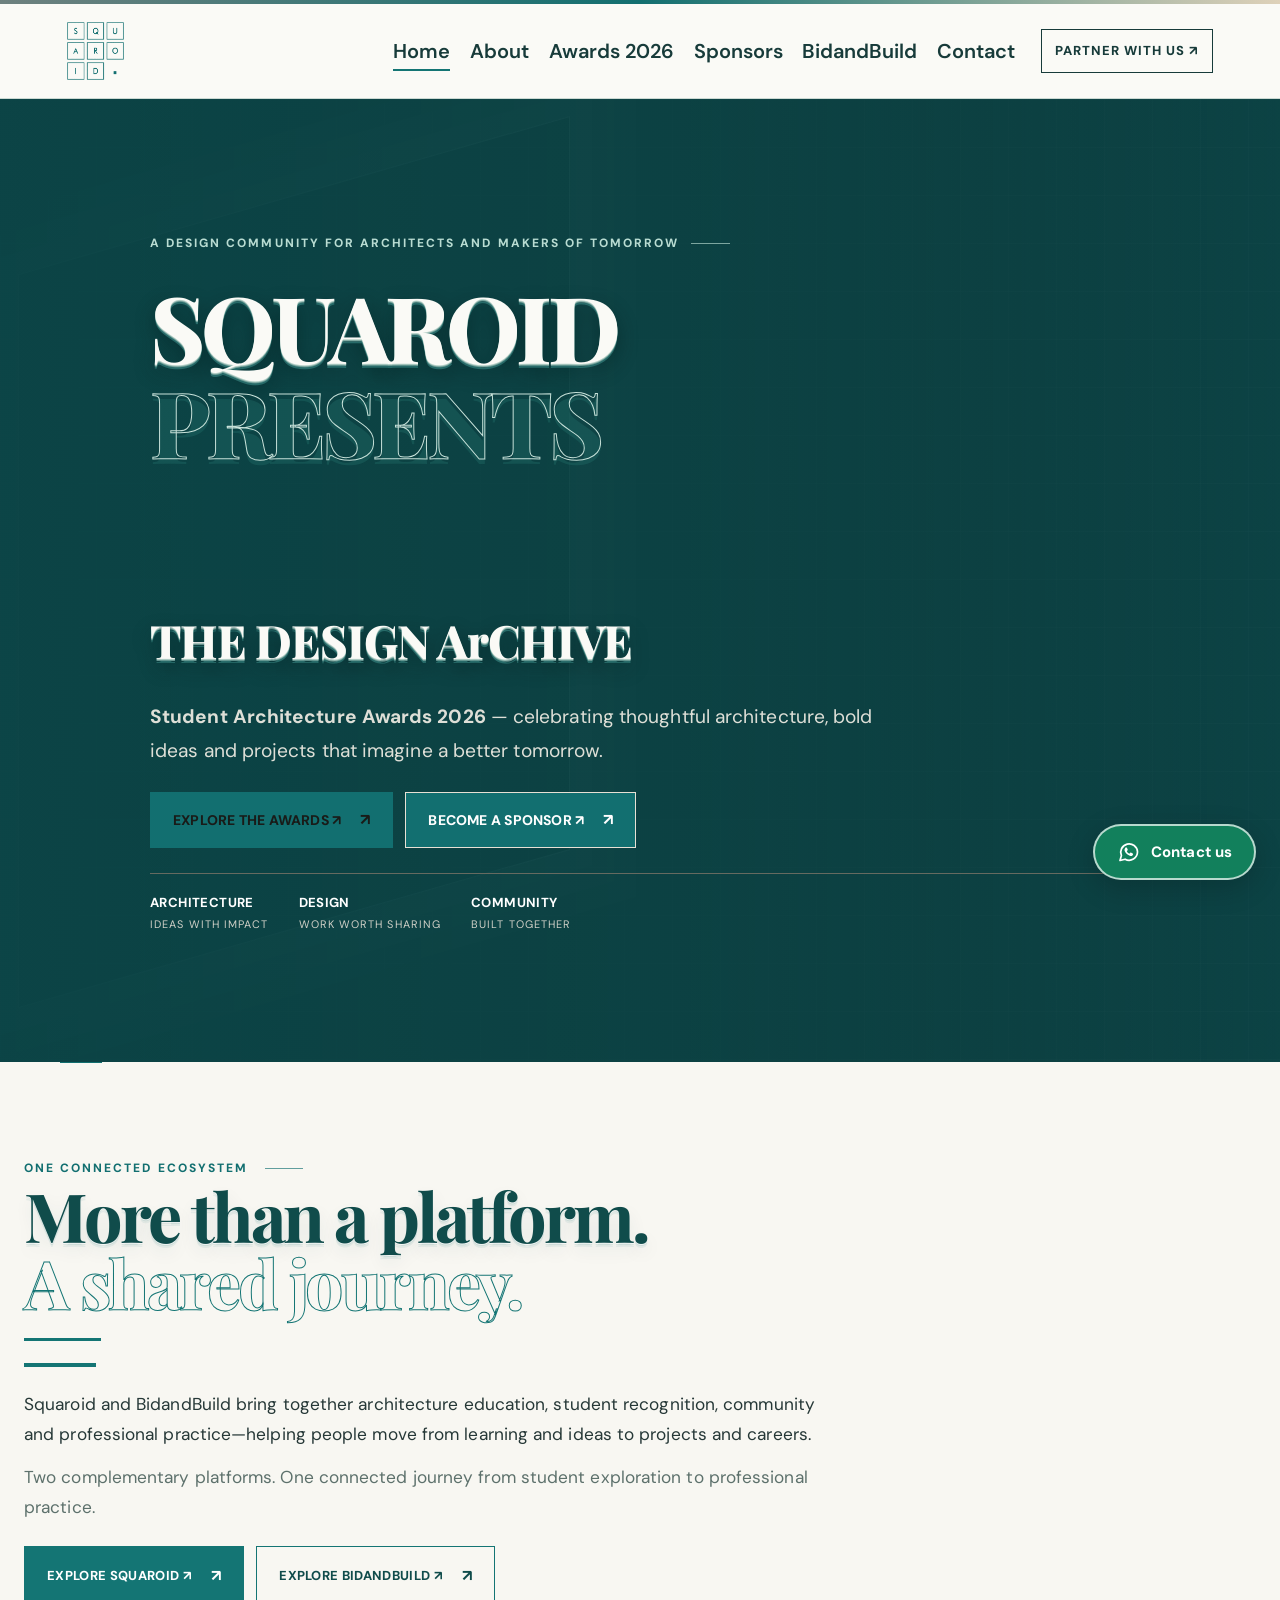
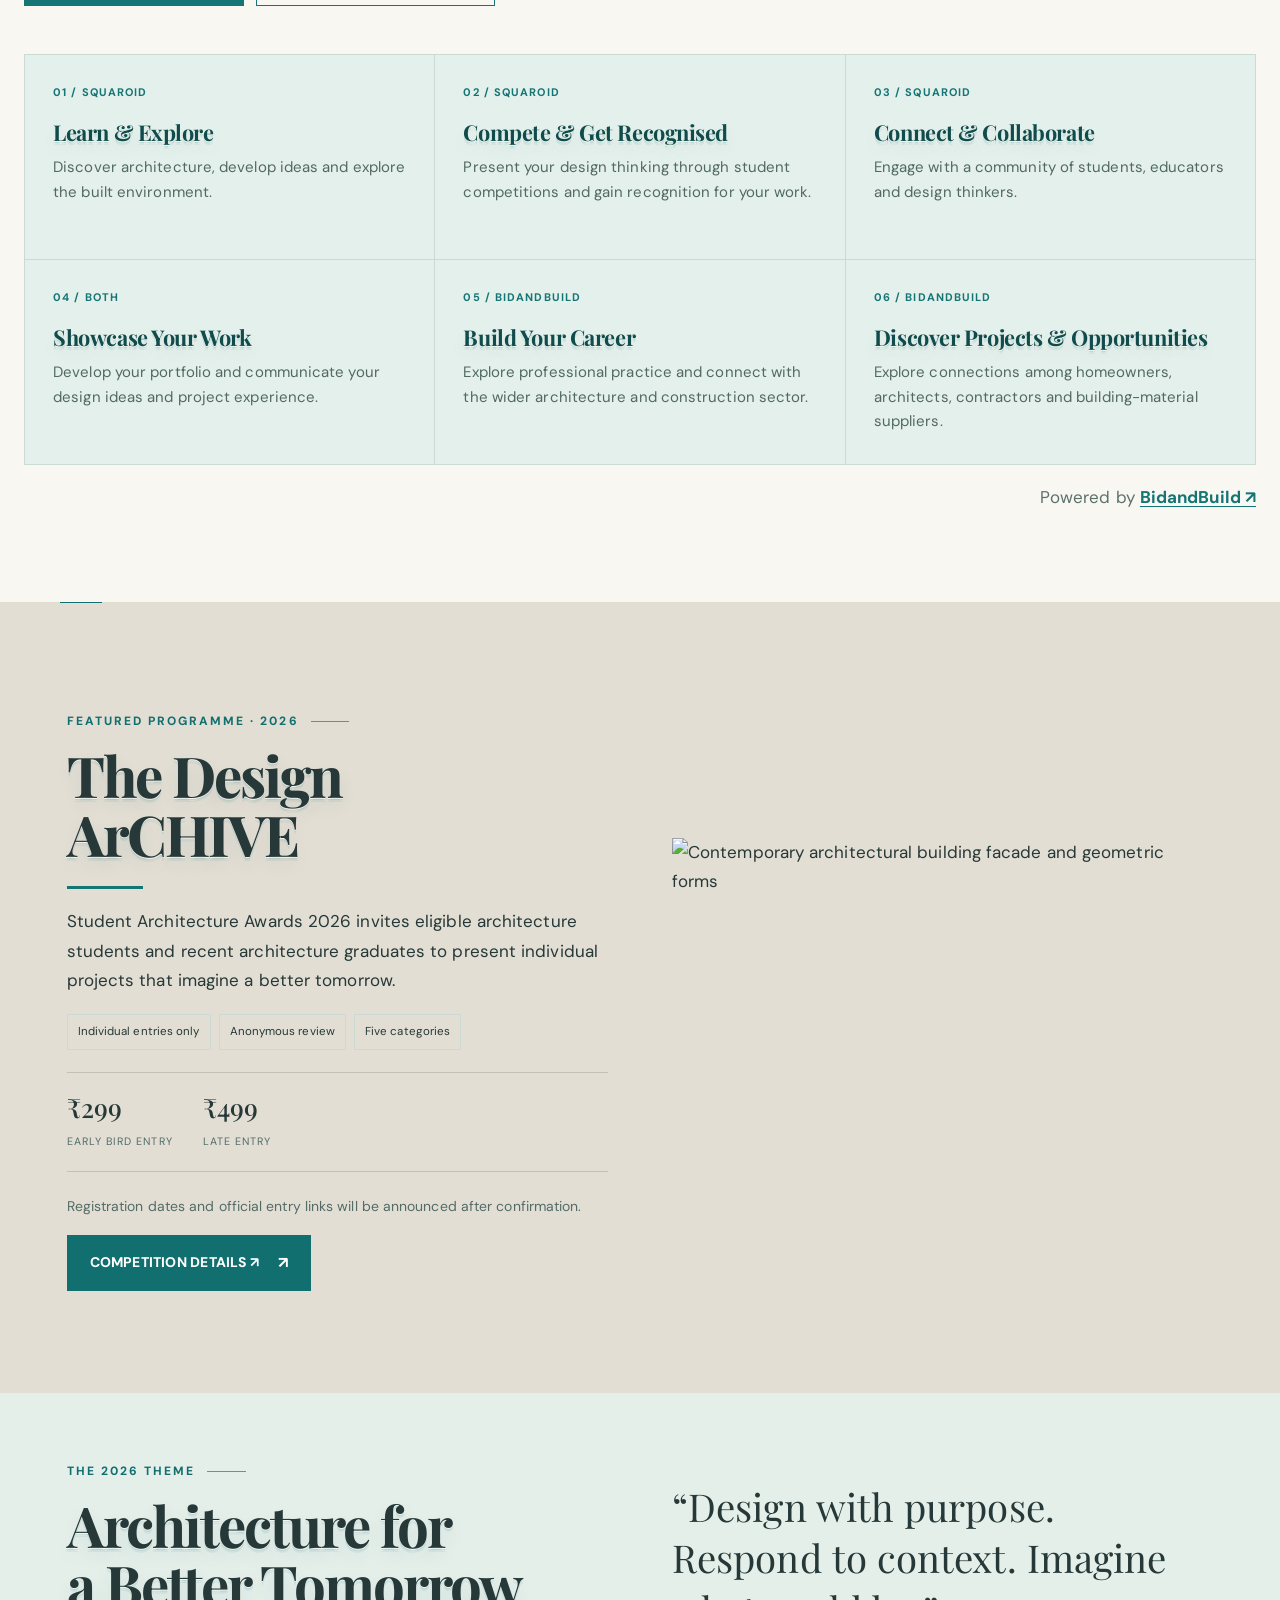
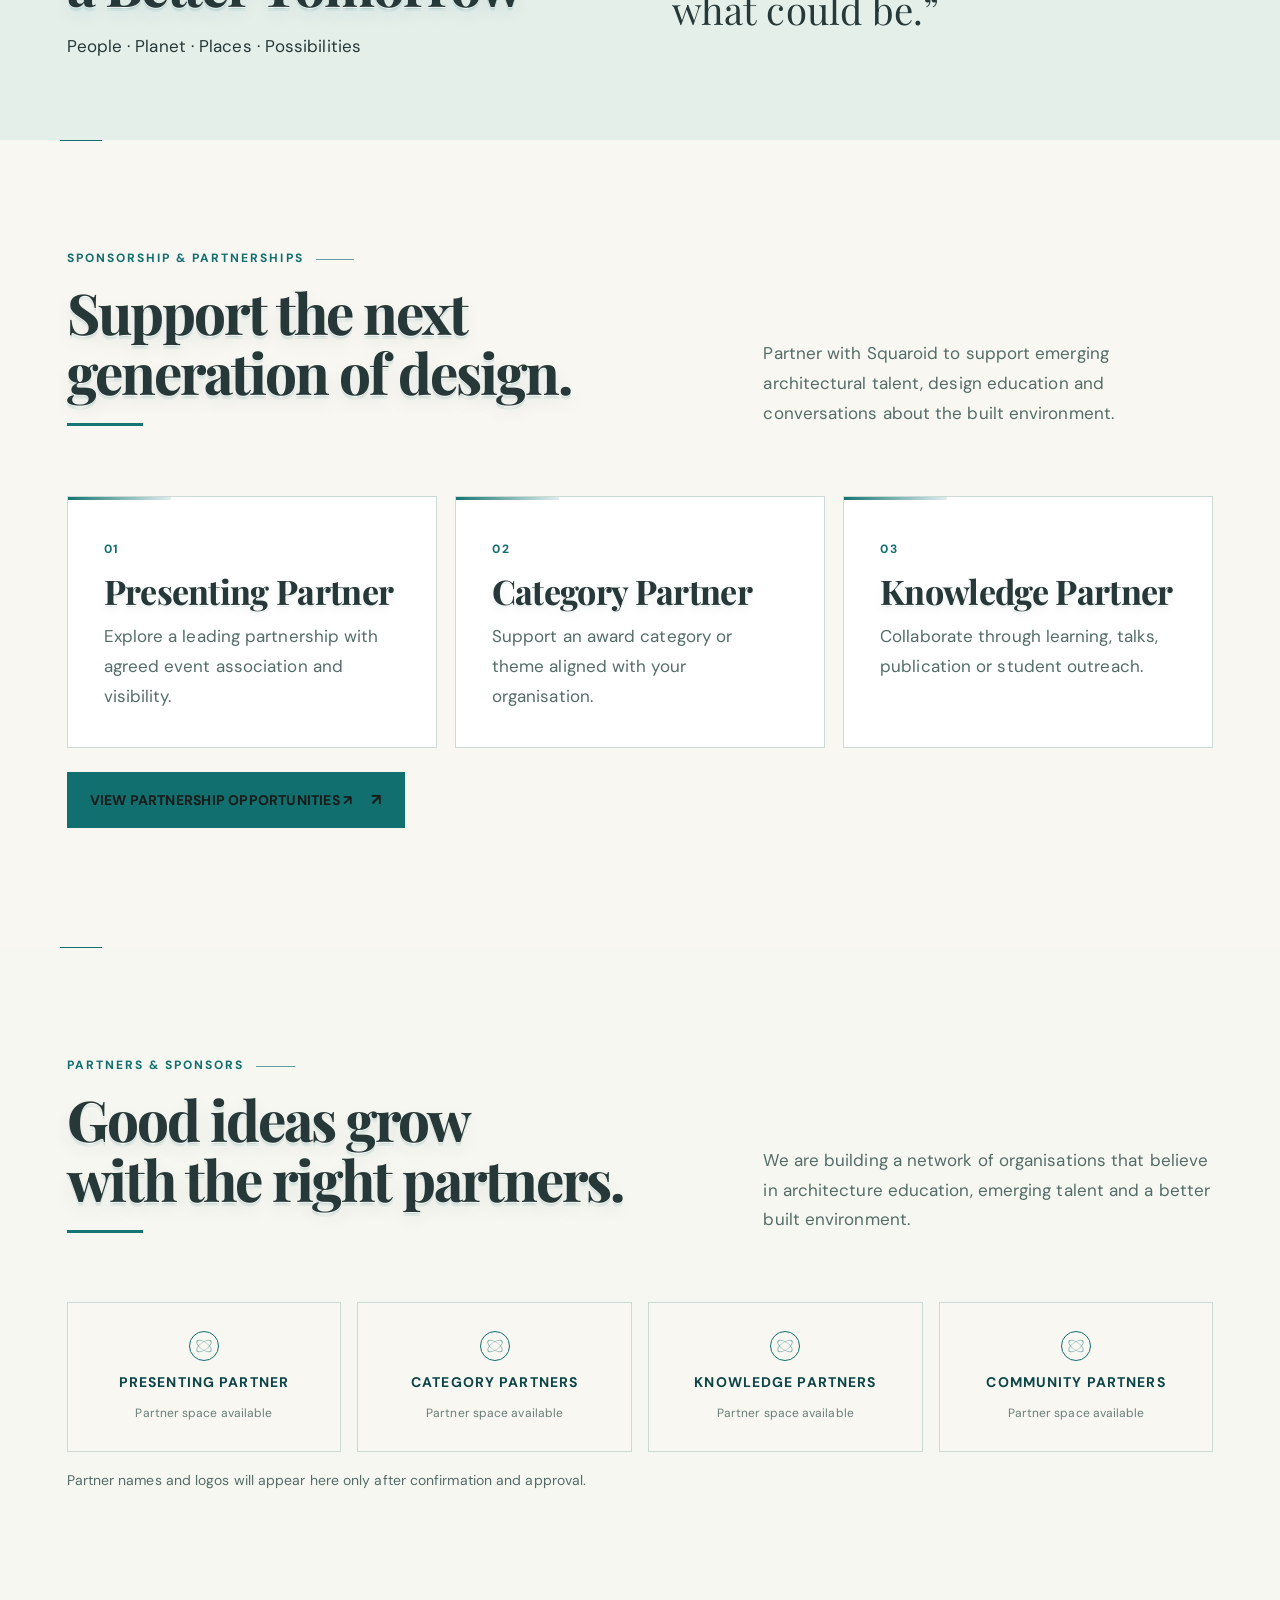
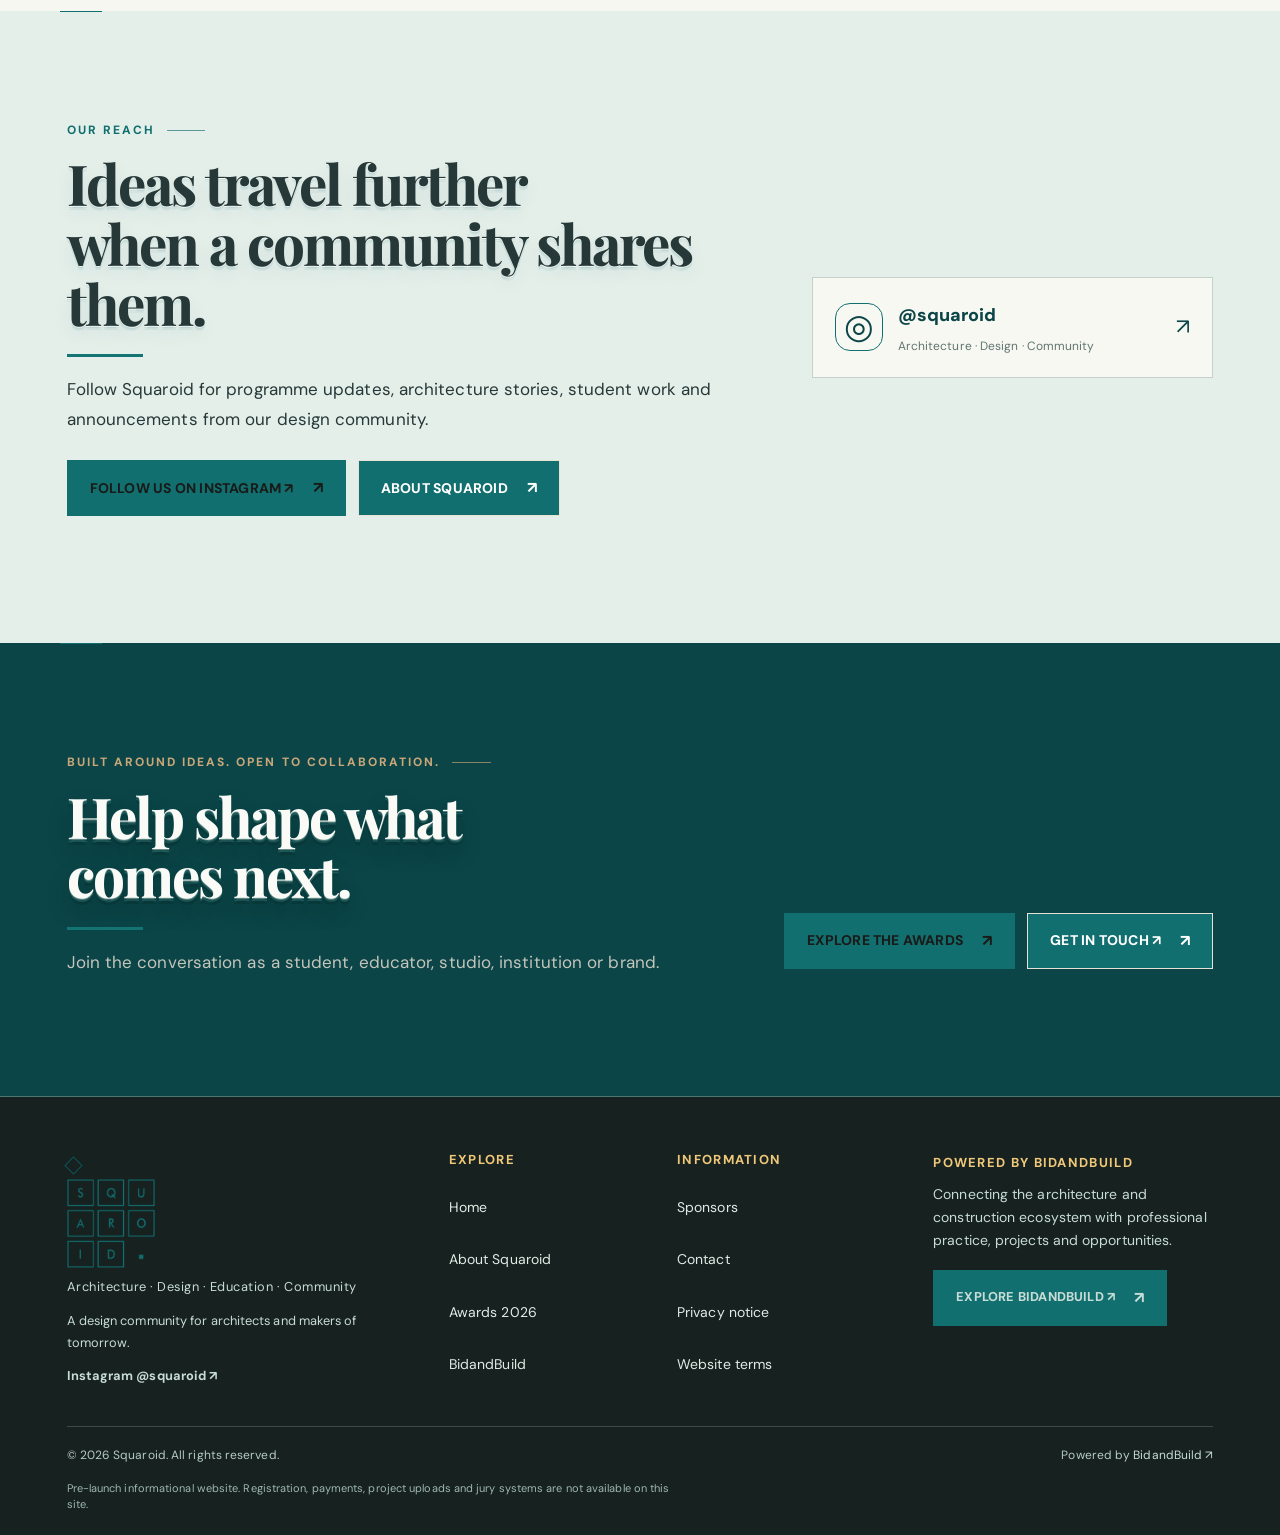
==== commit 71a5af3b: "Restore original Squaroid header logo" ====
--- a/index.html
+++ b/index.html
@@ -5,7 +5,7 @@
 
 <!DOCTYPE html>
 
-<html lang="en-IN"><head><meta charset="utf-8"/><meta content="width=device-width,initial-scale=1" name="viewport"/><meta content="#F8F7F2" name="theme-color"/><meta content="Squaroid connects architecture, design, education and emerging talent. Discover The Design ArCHIVE Student Architecture Awards 2026 and explore sponsorship partnerships." name="description"/><meta content="index,follow,max-image-preview:large" name="robots"/><meta content="Squaroid, architecture competition India, student architecture awards 2026, architecture design community, architecture sponsorship, architecture students, design education, sustainable architecture" name="keywords"/><meta content="website" property="og:type"/><meta content="Squaroid" property="og:site_name"/><meta content="Squaroid | Architecture, Design &amp; Student Architecture Awards 2026" property="og:title"/><meta content="Discover Squaroid, a design community for architecture students and emerging designers, and The Design ArCHIVE Student Architecture Awards 2026. Explore sponsorship opportunities." property="og:description"/><meta content="https://images.unsplash.com/photo-1511818966892-d7d671e672a2?auto=format&amp;fit=crop&amp;w=1200&amp;q=85" property="og:image"/><meta content="summary_large_image" name="twitter:card"/><meta content="Squaroid | Architecture, Design &amp; Student Architecture Awards 2026" name="twitter:title"/><meta content="Discover Squaroid, a design community for architecture students and emerging designers, and The Design ArCHIVE Student Architecture Awards 2026. Explore sponsorship opportunities." name="twitter:description"/><title>Squaroid | Architecture, Design Community &amp; Sponsorship Partnerships</title><link href="https://fonts.googleapis.com" rel="preconnect"/><link crossorigin="" href="https://fonts.gstatic.com" rel="preconnect"/><link href="https://fonts.googleapis.com/css2?family=DM+Sans:wght@400;500;600;700&amp;family=Playfair+Display:wght@400;500;600;700&amp;display=swap" rel="stylesheet"/><link href="assets/squaroid-favicon.png" rel="icon" type="image/png"/><link href="assets/site.css" rel="stylesheet"/><script type="application/ld+json">{"@context":"https://schema.org","@type":"Organization","name":"Squaroid","description":"A design community for architecture, design, education and community.","url":"https://www.squaroid.in/","logo":"https://www.squaroid.in/assets/squaroid-official-logo-teal.png","sameAs":[]}</script><link rel="canonical" href="https://www.squaroid.in/"/><meta property="og:url" content="https://www.squaroid.in/"/></head><body><div class="topline"></div><header id="header"><div class="wrap nav" id="nav"><a aria-label="Squaroid home" class="brand squaroid-logo-link" href="index.html"><img alt="Squaroid — Architecture, Design, Education, Community" src="assets/squaroid-lockup-teal.svg"/></a><nav aria-label="Main navigation" class="nav-links"><a aria-current="page" href="index.html">Home</a><a href="about.html">About</a><a href="competition.html">Awards 2026</a><a href="sponsorship.html">Sponsors</a><a href="bidandbuild.html">BidandBuild</a><a href="contact.html">Contact</a></nav><a class="nav-cta" href="sponsorship.html">Partner with us ↗</a><button aria-expanded="false" aria-label="Open navigation" class="menu" id="menu">☰</button></div></header><main>
+<html lang="en-IN"><head><meta charset="utf-8"/><meta content="width=device-width,initial-scale=1" name="viewport"/><meta content="#F8F7F2" name="theme-color"/><meta content="Squaroid connects architecture, design, education and emerging talent. Discover The Design ArCHIVE Student Architecture Awards 2026 and explore sponsorship partnerships." name="description"/><meta content="index,follow,max-image-preview:large" name="robots"/><meta content="Squaroid, architecture competition India, student architecture awards 2026, architecture design community, architecture sponsorship, architecture students, design education, sustainable architecture" name="keywords"/><meta content="website" property="og:type"/><meta content="Squaroid" property="og:site_name"/><meta content="Squaroid | Architecture, Design &amp; Student Architecture Awards 2026" property="og:title"/><meta content="Discover Squaroid, a design community for architecture students and emerging designers, and The Design ArCHIVE Student Architecture Awards 2026. Explore sponsorship opportunities." property="og:description"/><meta content="https://images.unsplash.com/photo-1511818966892-d7d671e672a2?auto=format&amp;fit=crop&amp;w=1200&amp;q=85" property="og:image"/><meta content="summary_large_image" name="twitter:card"/><meta content="Squaroid | Architecture, Design &amp; Student Architecture Awards 2026" name="twitter:title"/><meta content="Discover Squaroid, a design community for architecture students and emerging designers, and The Design ArCHIVE Student Architecture Awards 2026. Explore sponsorship opportunities." name="twitter:description"/><title>Squaroid | Architecture, Design Community &amp; Sponsorship Partnerships</title><link href="https://fonts.googleapis.com" rel="preconnect"/><link crossorigin="" href="https://fonts.gstatic.com" rel="preconnect"/><link href="https://fonts.googleapis.com/css2?family=DM+Sans:wght@400;500;600;700&amp;family=Playfair+Display:wght@400;500;600;700&amp;display=swap" rel="stylesheet"/><link href="assets/squaroid-favicon.png" rel="icon" type="image/png"/><link href="assets/site.css?v=mobile-header-original-logo-20261015" rel="stylesheet"/><script type="application/ld+json">{"@context":"https://schema.org","@type":"Organization","name":"Squaroid","description":"A design community for architecture, design, education and community.","url":"https://www.squaroid.in/","logo":"https://www.squaroid.in/assets/squaroid-official-logo-teal.png","sameAs":[]}</script><link rel="canonical" href="https://www.squaroid.in/"/><meta property="og:url" content="https://www.squaroid.in/"/></head><body><div class="topline"></div><header id="header"><div class="wrap nav" id="nav"><a aria-label="Squaroid home" class="brand squaroid-logo-link" href="index.html"><img alt="Squaroid logo: teal letters in architectural grid boxes" src="assets/squaroid-official-logo-teal.png"/></a><nav aria-label="Main navigation" class="nav-links"><a aria-current="page" href="index.html">Home</a><a href="about.html">About</a><a href="competition.html">Awards 2026</a><a href="sponsorship.html">Sponsors</a><a href="bidandbuild.html">BidandBuild</a><a href="contact.html">Contact</a></nav><a class="nav-cta" href="sponsorship.html">Partner with us ↗</a><button aria-expanded="false" aria-label="Open navigation" class="menu" id="menu">☰</button></div></header><main>
 <section class="hero"><div aria-hidden="true" class="hero-bg"></div><div class="wrap hero-content"><div class="eyebrow">A design community for architects and makers of tomorrow</div><h1>SQUAROID<br/><span class="outline">PRESENTS</span><br/><span style="font-size:.49em;letter-spacing:-.025em">THE DESIGN ArCHIVE</span></h1><p><strong>Student Architecture Awards 2026</strong> — celebrating thoughtful architecture, bold ideas and projects that imagine a better tomorrow.</p><div class="actions"><a class="btn gold" href="competition.html">Explore the awards ↗</a><a class="btn light" href="sponsorship.html">Become a sponsor ↗</a></div><div class="hero-meta"><div><strong>Architecture</strong>Ideas with impact</div><div><strong>Design</strong>Work worth sharing</div><div><strong>Community</strong>Built together</div></div></div></section>
 <section class="section community-platform-merged" id="community-platform"><div class="wrap">
 <div class="journey-intro journey-intro-balanced"><div class="journey-copy"><div class="eyebrow">ONE CONNECTED ECOSYSTEM <span class="rule"></span></div><h2>More than a platform.<br/><span class="outline">A shared journey.</span></h2><div class="rule-line"></div><p>Squaroid and BidandBuild bring together architecture education, student recognition, community and professional practice—helping people move from learning and ideas to projects and careers.</p><p class="muted">Two complementary platforms. One connected journey from student exploration to professional practice.</p><div class="actions journey-actions"><a class="btn" href="competition.html">Explore Squaroid ↗</a><a class="btn btn-outline" href="https://www.bidandbuild.in/?utm_source=squaroid&amp;utm_medium=website&amp;utm_campaign=journey_section" rel="noopener noreferrer" target="_blank">Explore BidandBuild ↗</a></div></div></div>
--- a/assets/site.css
+++ b/assets/site.css
@@ -999,20 +999,12 @@
   #header nav.nav-links a, #header nav.navlinks a { font-size:16px !important; }
 }
 
-/* Mobile header: use the full Squaroid wordmark and give the menu a clear touch target. */
-#header .nav .squaroid-logo-link { width:clamp(180px,18vw,235px) !important; }
-#header .nav .squaroid-logo-link img {
-  display:block !important; width:100% !important; height:auto !important; max-height:54px !important;
-  object-fit:contain !important; object-position:left center !important; background:transparent !important;
-  padding:0 !important; margin:0 !important;
-}
+/* Mobile header controls: preserve the approved logo and clarify the menu target. */
 @media(max-width:900px) {
   #header .nav, #header .wrap.nav {
     min-height:74px !important; gap:12px !important; justify-content:space-between !important;
     padding-block:8px !important;
   }
-  #header .nav .squaroid-logo-link { width:clamp(176px,58vw,225px) !important; }
-  #header .nav .squaroid-logo-link img { max-height:54px !important; }
   #header .menu {
     display:grid !important; place-items:center !important; flex:0 0 44px !important;
     width:44px !important; height:44px !important; padding:0 !important; margin-left:auto !important;
@@ -1020,3 +1012,27 @@
     color:#104c4b !important; font-size:23px !important; line-height:1 !important;
   }
 }
+@media(min-width:421px) and (max-width:900px) {
+  #header .nav .squaroid-logo-link { order:1 !important; width:clamp(138px,43vw,175px) !important; }
+  #header .nav > .nav-cta, #header .nav > .btn {
+    display:inline-flex !important; order:2 !important; align-items:center !important; justify-content:center !important;
+    flex:0 0 auto !important; min-height:40px !important; margin-left:auto !important; padding:8px 11px !important;
+    border:1px solid #cbd9d3 !important; border-radius:999px !important; background:transparent !important;
+    color:#173f3e !important; font-size:11px !important; letter-spacing:.02em !important; white-space:nowrap !important;
+  }
+  #header .menu { order:3 !important; margin-left:0 !important; }
+}
+@media(min-width:321px) and (max-width:420px) {
+  #header .nav .squaroid-logo-link { order:1 !important; width:clamp(125px,44vw,165px) !important; }
+  #header .nav > .nav-cta, #header .nav > .btn {
+    display:inline-flex !important; order:2 !important; align-items:center !important; justify-content:center !important;
+    flex:0 0 auto !important; min-height:40px !important; margin-left:auto !important; padding:8px 10px !important;
+    border:1px solid #cbd9d3 !important; border-radius:999px !important; background:transparent !important;
+    color:#173f3e !important; font-size:0 !important; white-space:nowrap !important;
+  }
+  #header .nav > .nav-cta::after, #header .nav > .btn::after { content:"Partner"; font-size:11px; letter-spacing:.02em; }
+  #header .menu { order:3 !important; margin-left:0 !important; }
+}
+@media(max-width:320px) {
+  #header .nav > .nav-cta, #header .nav > .btn { display:none !important; }
+}
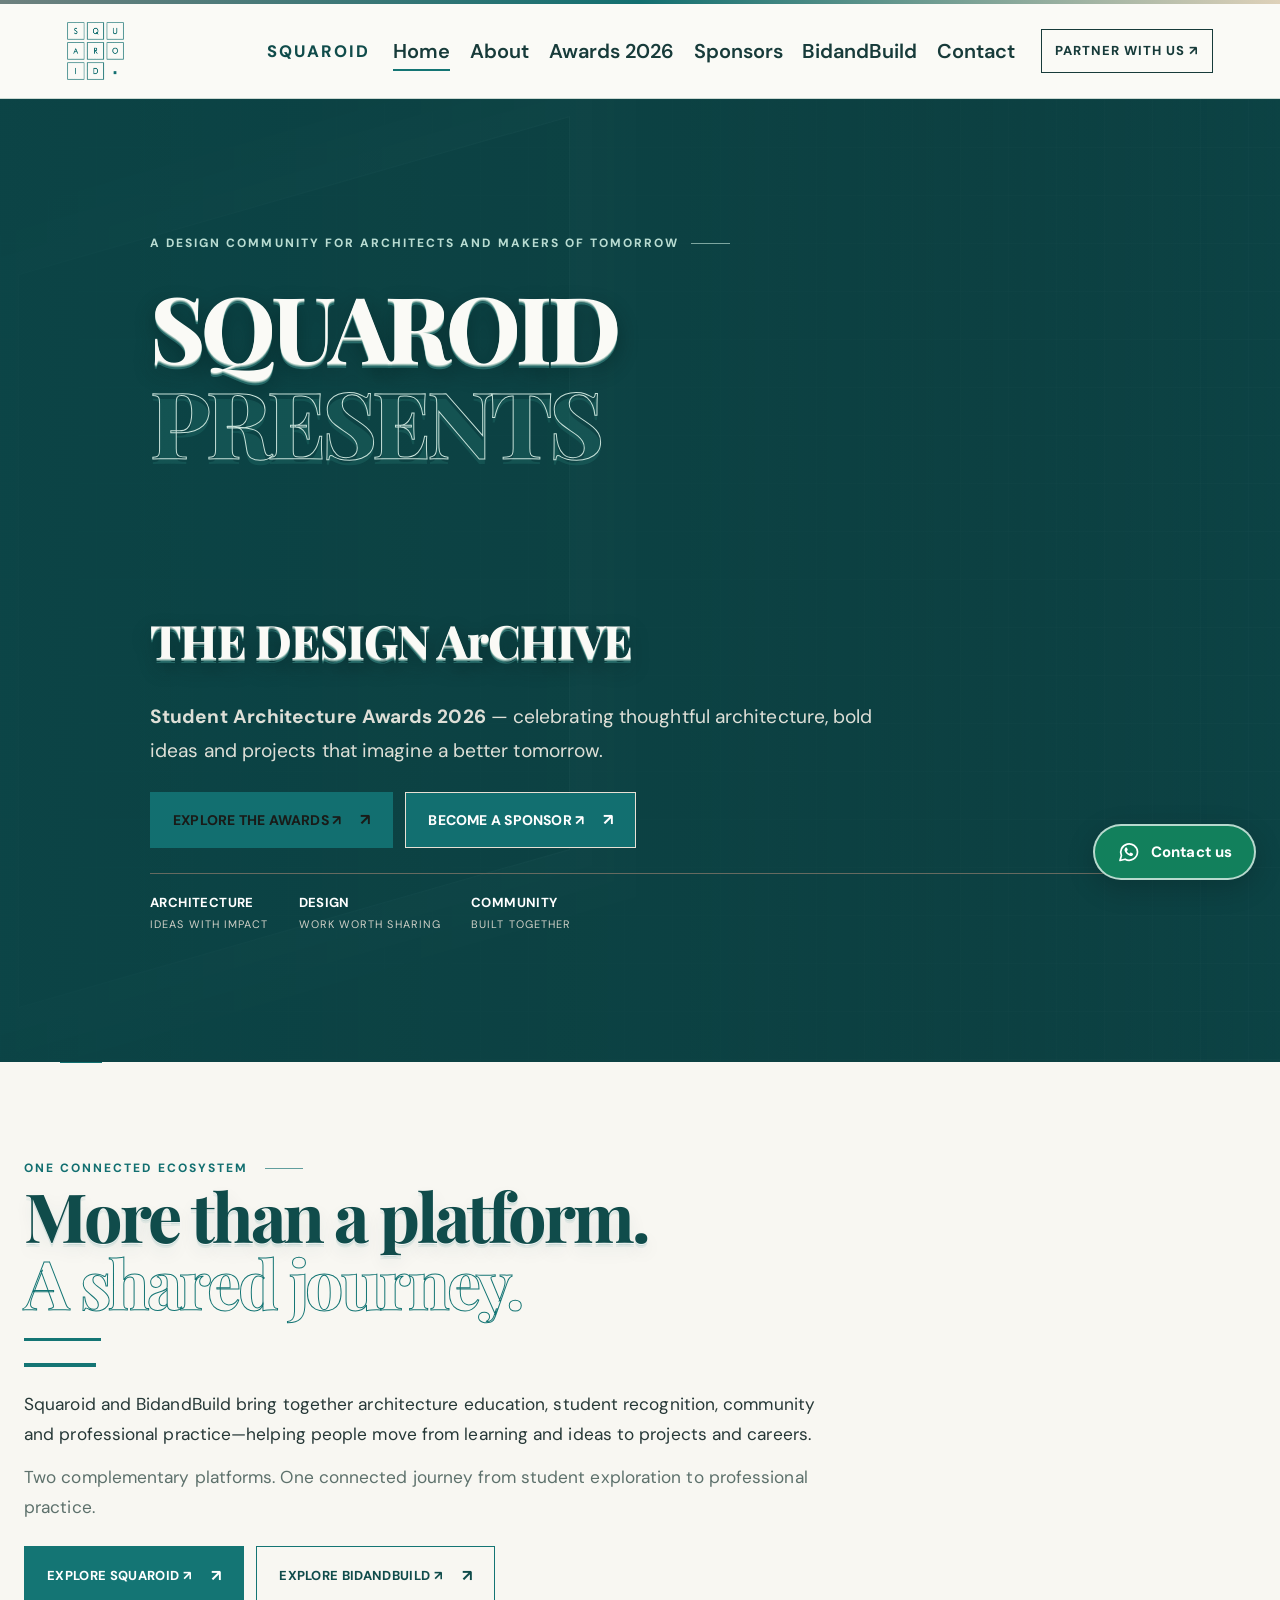
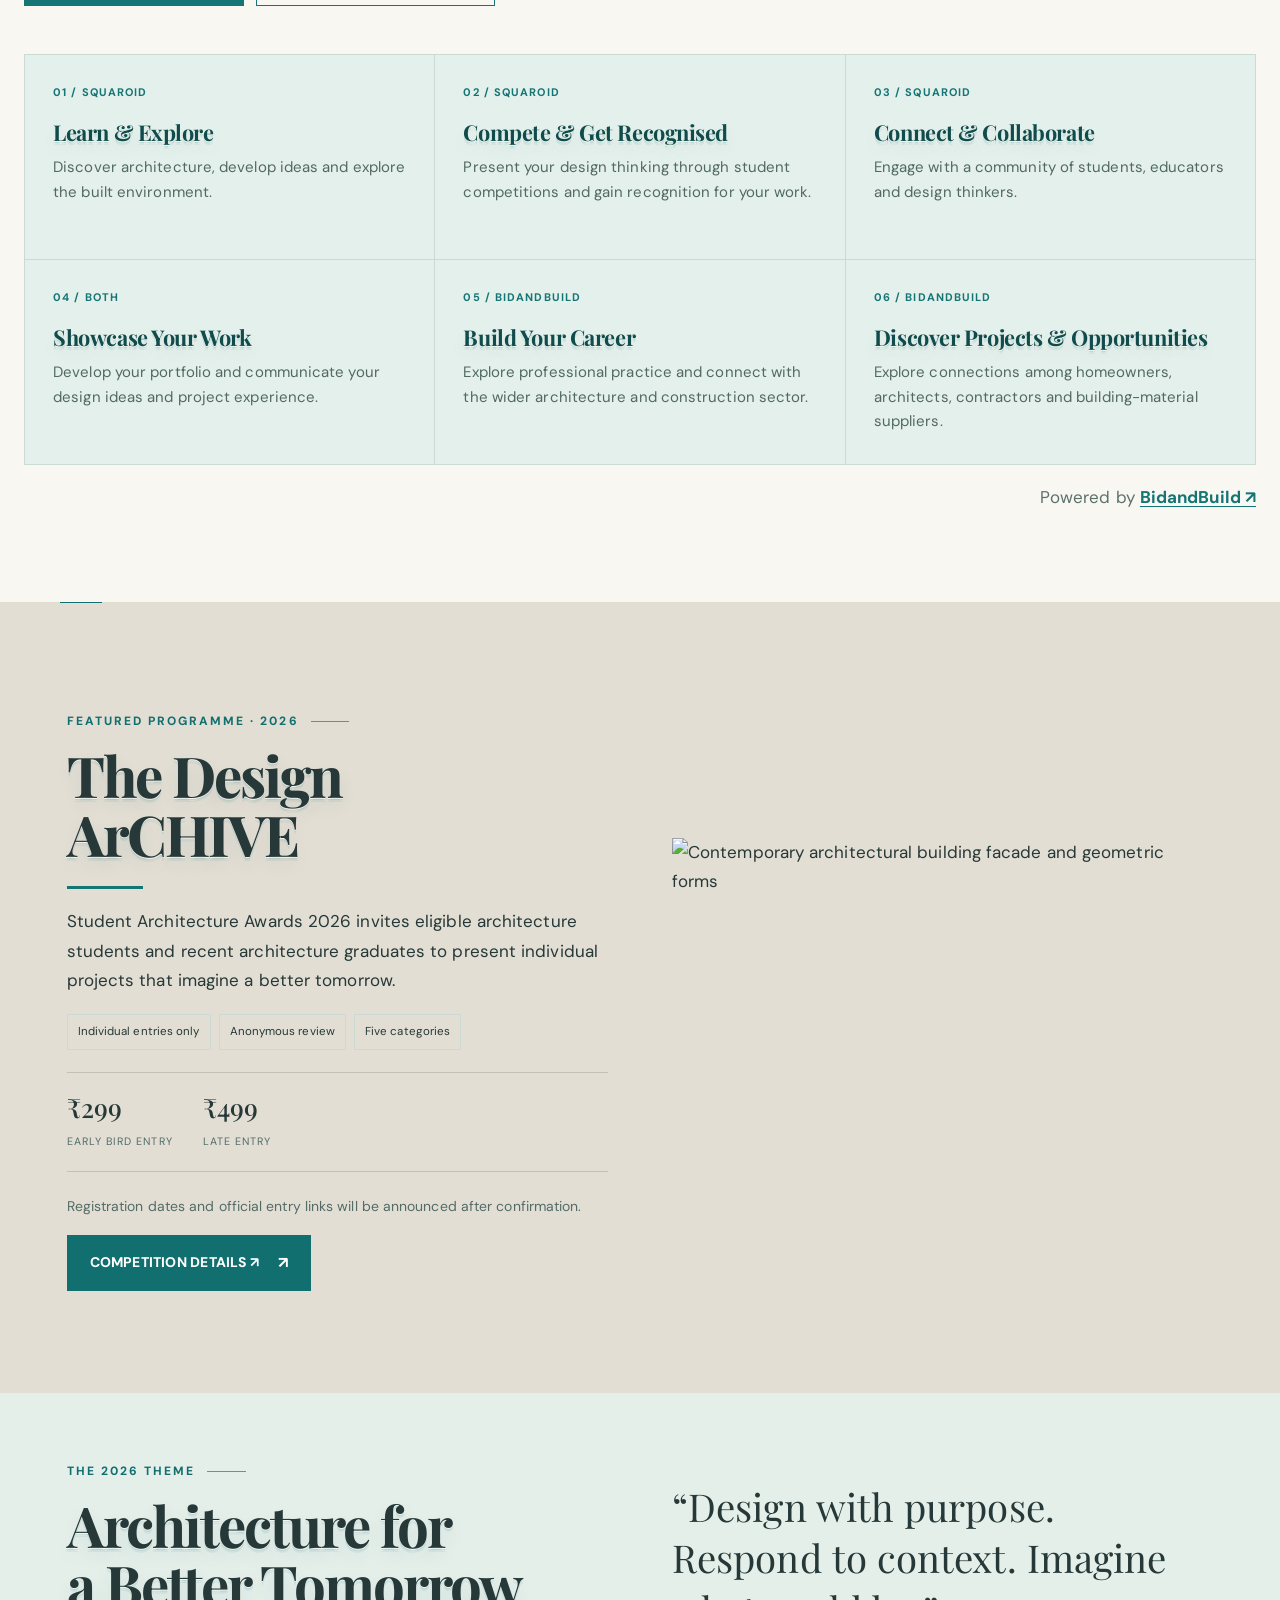
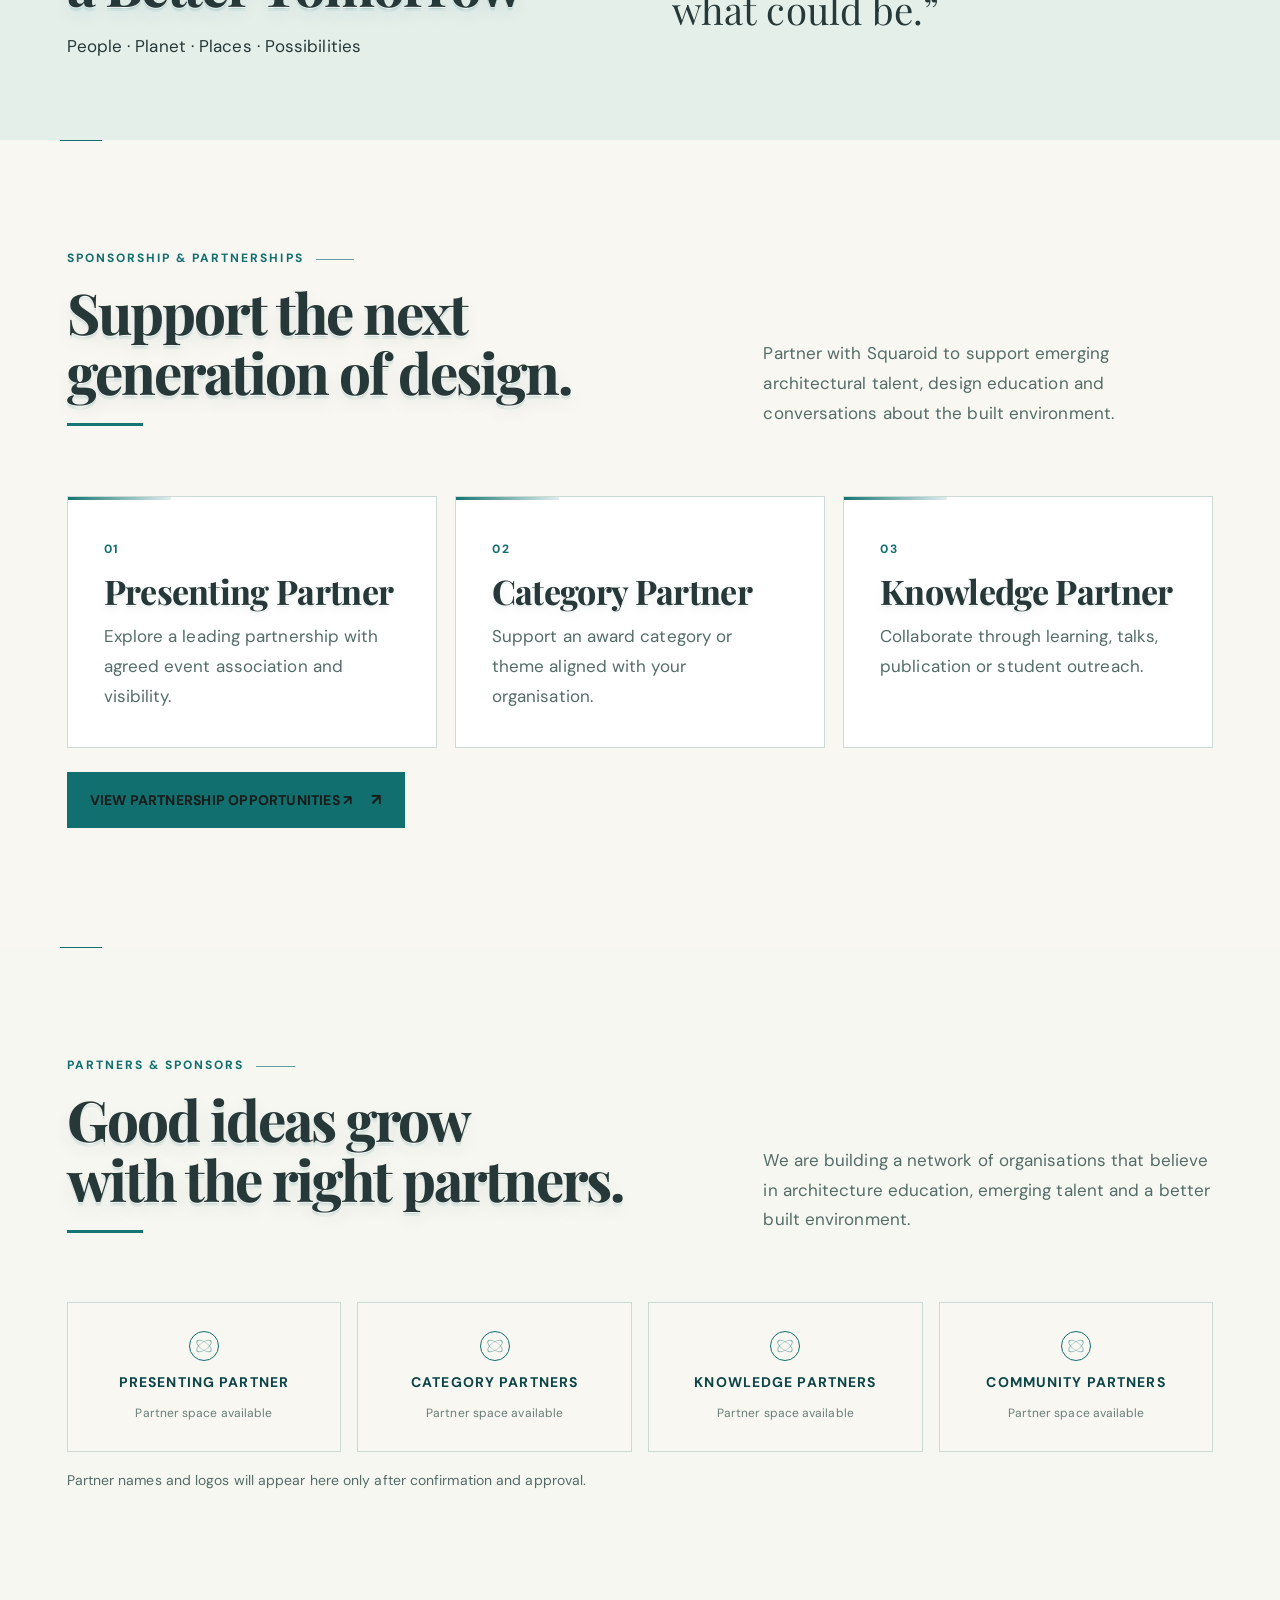
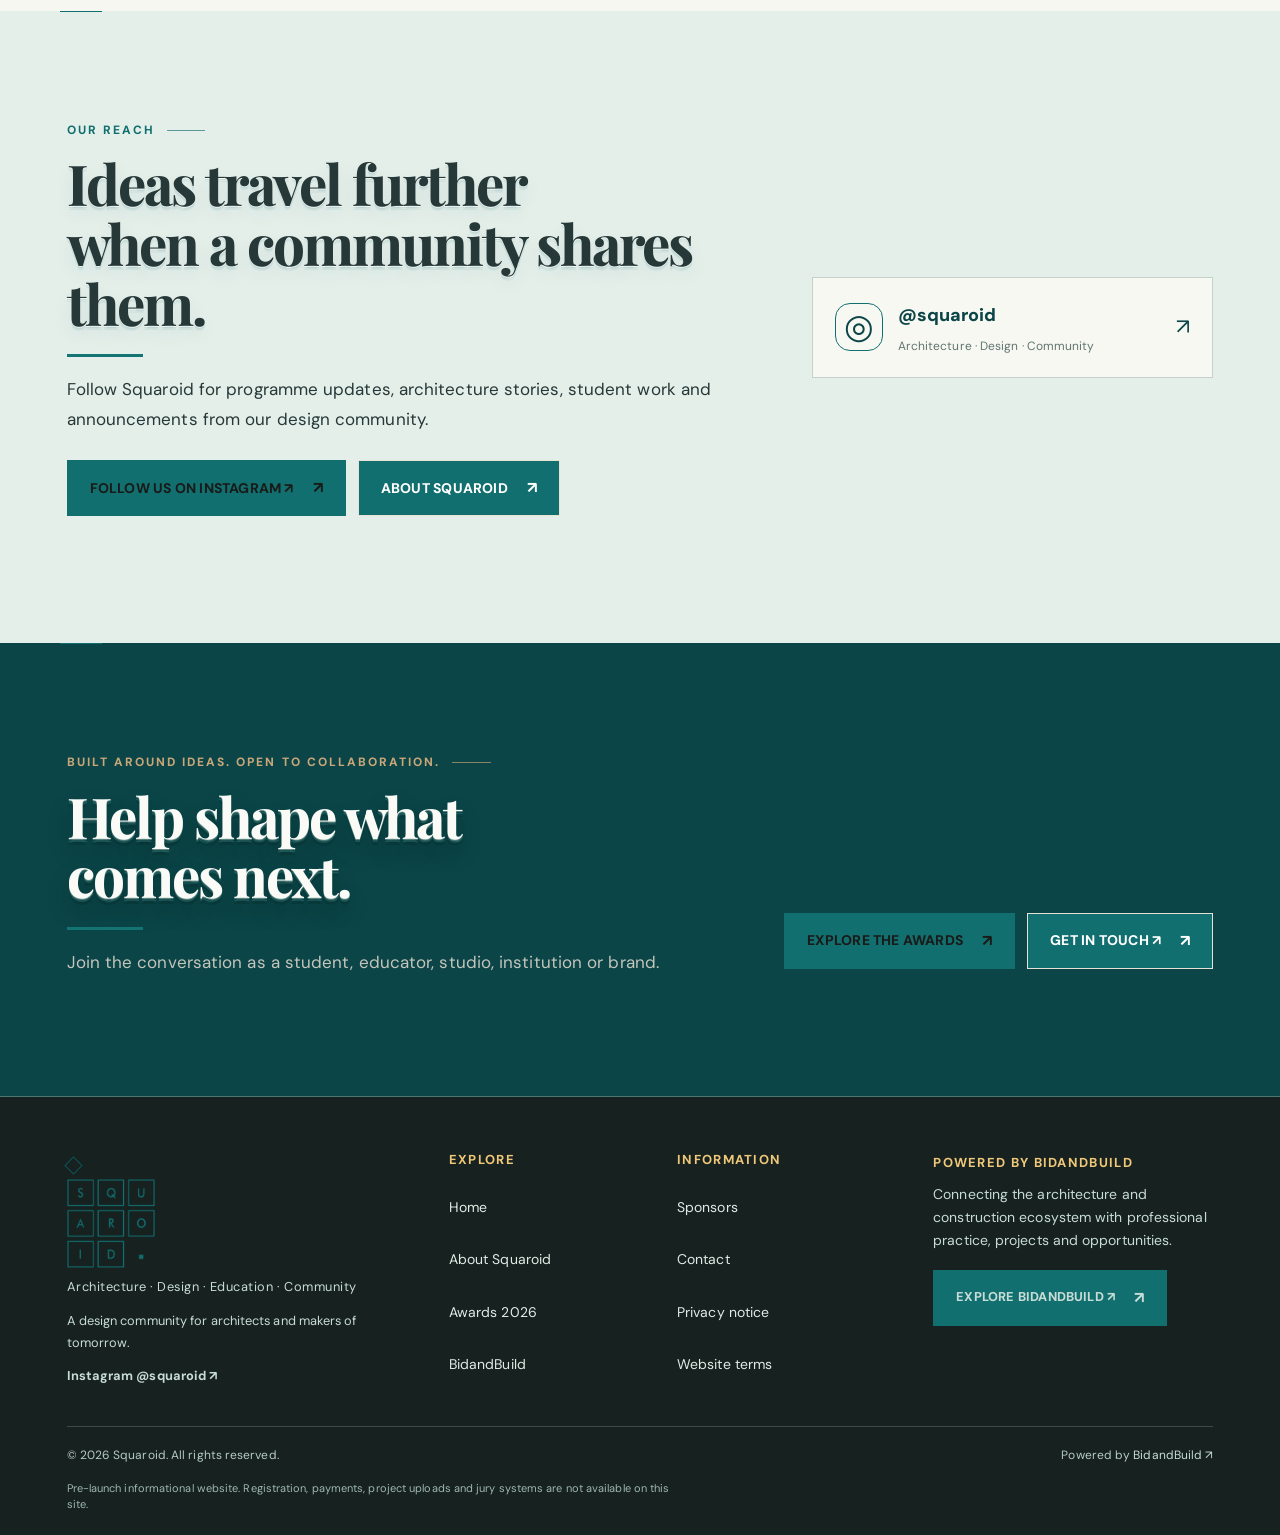
==== commit eae59105: "Add Squaroid wordmark and competition FAQs" ====
--- a/index.html
+++ b/index.html
@@ -5,7 +5,7 @@
 
 <!DOCTYPE html>
 
-<html lang="en-IN"><head><meta charset="utf-8"/><meta content="width=device-width,initial-scale=1" name="viewport"/><meta content="#F8F7F2" name="theme-color"/><meta content="Squaroid connects architecture, design, education and emerging talent. Discover The Design ArCHIVE Student Architecture Awards 2026 and explore sponsorship partnerships." name="description"/><meta content="index,follow,max-image-preview:large" name="robots"/><meta content="Squaroid, architecture competition India, student architecture awards 2026, architecture design community, architecture sponsorship, architecture students, design education, sustainable architecture" name="keywords"/><meta content="website" property="og:type"/><meta content="Squaroid" property="og:site_name"/><meta content="Squaroid | Architecture, Design &amp; Student Architecture Awards 2026" property="og:title"/><meta content="Discover Squaroid, a design community for architecture students and emerging designers, and The Design ArCHIVE Student Architecture Awards 2026. Explore sponsorship opportunities." property="og:description"/><meta content="https://images.unsplash.com/photo-1511818966892-d7d671e672a2?auto=format&amp;fit=crop&amp;w=1200&amp;q=85" property="og:image"/><meta content="summary_large_image" name="twitter:card"/><meta content="Squaroid | Architecture, Design &amp; Student Architecture Awards 2026" name="twitter:title"/><meta content="Discover Squaroid, a design community for architecture students and emerging designers, and The Design ArCHIVE Student Architecture Awards 2026. Explore sponsorship opportunities." name="twitter:description"/><title>Squaroid | Architecture, Design Community &amp; Sponsorship Partnerships</title><link href="https://fonts.googleapis.com" rel="preconnect"/><link crossorigin="" href="https://fonts.gstatic.com" rel="preconnect"/><link href="https://fonts.googleapis.com/css2?family=DM+Sans:wght@400;500;600;700&amp;family=Playfair+Display:wght@400;500;600;700&amp;display=swap" rel="stylesheet"/><link href="assets/squaroid-favicon.png" rel="icon" type="image/png"/><link href="assets/site.css?v=mobile-header-original-logo-20261015" rel="stylesheet"/><script type="application/ld+json">{"@context":"https://schema.org","@type":"Organization","name":"Squaroid","description":"A design community for architecture, design, education and community.","url":"https://www.squaroid.in/","logo":"https://www.squaroid.in/assets/squaroid-official-logo-teal.png","sameAs":[]}</script><link rel="canonical" href="https://www.squaroid.in/"/><meta property="og:url" content="https://www.squaroid.in/"/></head><body><div class="topline"></div><header id="header"><div class="wrap nav" id="nav"><a aria-label="Squaroid home" class="brand squaroid-logo-link" href="index.html"><img alt="Squaroid logo: teal letters in architectural grid boxes" src="assets/squaroid-official-logo-teal.png"/></a><nav aria-label="Main navigation" class="nav-links"><a aria-current="page" href="index.html">Home</a><a href="about.html">About</a><a href="competition.html">Awards 2026</a><a href="sponsorship.html">Sponsors</a><a href="bidandbuild.html">BidandBuild</a><a href="contact.html">Contact</a></nav><a class="nav-cta" href="sponsorship.html">Partner with us ↗</a><button aria-expanded="false" aria-label="Open navigation" class="menu" id="menu">☰</button></div></header><main>
+<html lang="en-IN"><head><meta charset="utf-8"/><meta content="width=device-width,initial-scale=1" name="viewport"/><meta content="#F8F7F2" name="theme-color"/><meta content="Squaroid connects architecture, design, education and emerging talent. Discover The Design ArCHIVE Student Architecture Awards 2026 and explore sponsorship partnerships." name="description"/><meta content="index,follow,max-image-preview:large" name="robots"/><meta content="Squaroid, architecture competition India, student architecture awards 2026, architecture design community, architecture sponsorship, architecture students, design education, sustainable architecture" name="keywords"/><meta content="website" property="og:type"/><meta content="Squaroid" property="og:site_name"/><meta content="Squaroid | Architecture, Design &amp; Student Architecture Awards 2026" property="og:title"/><meta content="Discover Squaroid, a design community for architecture students and emerging designers, and The Design ArCHIVE Student Architecture Awards 2026. Explore sponsorship opportunities." property="og:description"/><meta content="https://images.unsplash.com/photo-1511818966892-d7d671e672a2?auto=format&amp;fit=crop&amp;w=1200&amp;q=85" property="og:image"/><meta content="summary_large_image" name="twitter:card"/><meta content="Squaroid | Architecture, Design &amp; Student Architecture Awards 2026" name="twitter:title"/><meta content="Discover Squaroid, a design community for architecture students and emerging designers, and The Design ArCHIVE Student Architecture Awards 2026. Explore sponsorship opportunities." name="twitter:description"/><title>Squaroid | Architecture, Design Community &amp; Sponsorship Partnerships</title><link href="https://fonts.googleapis.com" rel="preconnect"/><link crossorigin="" href="https://fonts.gstatic.com" rel="preconnect"/><link href="https://fonts.googleapis.com/css2?family=DM+Sans:wght@400;500;600;700&amp;family=Playfair+Display:wght@400;500;600;700&amp;display=swap" rel="stylesheet"/><link href="assets/squaroid-favicon.png" rel="icon" type="image/png"/><link href="assets/site.css?v=squaroid-process-faq-20261015" rel="stylesheet"/><script type="application/ld+json">{"@context":"https://schema.org","@type":"Organization","name":"Squaroid","description":"A design community for architecture, design, education and community.","url":"https://www.squaroid.in/","logo":"https://www.squaroid.in/assets/squaroid-official-logo-teal.png","sameAs":[]}</script><link rel="canonical" href="https://www.squaroid.in/"/><meta property="og:url" content="https://www.squaroid.in/"/></head><body><div class="topline"></div><header id="header"><div class="wrap nav" id="nav"><a aria-label="Squaroid home" class="brand squaroid-logo-link" href="index.html"><img alt="Squaroid logo: teal letters in architectural grid boxes" src="assets/squaroid-official-logo-teal.png"/><span class="brand-wordmark">SQUAROID</span></a><nav aria-label="Main navigation" class="nav-links"><a aria-current="page" href="index.html">Home</a><a href="about.html">About</a><a href="competition.html">Awards 2026</a><a href="sponsorship.html">Sponsors</a><a href="bidandbuild.html">BidandBuild</a><a href="contact.html">Contact</a></nav><a class="nav-cta" href="sponsorship.html">Partner with us ↗</a><button aria-expanded="false" aria-label="Open navigation" class="menu" id="menu">☰</button></div></header><main>
 <section class="hero"><div aria-hidden="true" class="hero-bg"></div><div class="wrap hero-content"><div class="eyebrow">A design community for architects and makers of tomorrow</div><h1>SQUAROID<br/><span class="outline">PRESENTS</span><br/><span style="font-size:.49em;letter-spacing:-.025em">THE DESIGN ArCHIVE</span></h1><p><strong>Student Architecture Awards 2026</strong> — celebrating thoughtful architecture, bold ideas and projects that imagine a better tomorrow.</p><div class="actions"><a class="btn gold" href="competition.html">Explore the awards ↗</a><a class="btn light" href="sponsorship.html">Become a sponsor ↗</a></div><div class="hero-meta"><div><strong>Architecture</strong>Ideas with impact</div><div><strong>Design</strong>Work worth sharing</div><div><strong>Community</strong>Built together</div></div></div></section>
 <section class="section community-platform-merged" id="community-platform"><div class="wrap">
 <div class="journey-intro journey-intro-balanced"><div class="journey-copy"><div class="eyebrow">ONE CONNECTED ECOSYSTEM <span class="rule"></span></div><h2>More than a platform.<br/><span class="outline">A shared journey.</span></h2><div class="rule-line"></div><p>Squaroid and BidandBuild bring together architecture education, student recognition, community and professional practice—helping people move from learning and ideas to projects and careers.</p><p class="muted">Two complementary platforms. One connected journey from student exploration to professional practice.</p><div class="actions journey-actions"><a class="btn" href="competition.html">Explore Squaroid ↗</a><a class="btn btn-outline" href="https://www.bidandbuild.in/?utm_source=squaroid&amp;utm_medium=website&amp;utm_campaign=journey_section" rel="noopener noreferrer" target="_blank">Explore BidandBuild ↗</a></div></div></div>
--- a/assets/site.css
+++ b/assets/site.css
@@ -1036,3 +1036,34 @@
 @media(max-width:320px) {
   #header .nav > .nav-cta, #header .nav > .btn { display:none !important; }
 }
+
+/* Clear lockup: keep the approved original icon and add the Squaroid name beside it. */
+.brand.squaroid-logo-link { display:flex; align-items:center; gap:10px; width:auto; min-width:0; }
+.brand-wordmark { display:inline-block; color:#104c4b; font-family:var(--sans); font-size:clamp(14px,1.3vw,18px); font-weight:800; letter-spacing:.12em; line-height:1; white-space:nowrap; }
+.brand.squaroid-logo-link img { flex:0 0 auto; }
+@media (max-width:900px) {
+  .brand.squaroid-logo-link { gap:8px; width:auto !important; }
+  .brand-wordmark { font-size:15px; letter-spacing:.09em; }
+}
+@media (max-width:420px) {
+  .brand.squaroid-logo-link { gap:7px; }
+  .brand-wordmark { font-size:14px; letter-spacing:.06em; }
+}
+@media (max-width:320px) {
+  .brand.squaroid-logo-link { gap:5px; }
+  .brand-wordmark { font-size:12px; letter-spacing:.04em; }
+}
+.anchor-alias { display:block; position:relative; top:-90px; visibility:hidden; }
+.competition-faq { background:#f8f7f2; }
+.competition-faq .faq-intro { max-width:720px; color:#526a65; margin:0 0 26px; }
+.faq-list { border-top:1px solid #cbd9d3; }
+.competition-faq-item { border-bottom:1px solid #cbd9d3; }
+.competition-faq-item summary { position:relative; padding:18px 42px 18px 2px; color:#104c4b; cursor:pointer; font:600 1.08rem/1.4 var(--sans); list-style:none; }
+.competition-faq-item summary::-webkit-details-marker { display:none; }
+.competition-faq-item summary::after { content:"+"; position:absolute; right:8px; top:15px; font-size:1.45rem; font-weight:400; }
+.competition-faq-item[open] summary::after { content:"−"; }
+.competition-faq-item summary:focus-visible { outline:3px solid #147574; outline-offset:3px; }
+.faq-answer { max-width:850px; padding:0 36px 15px 2px; color:#526a65; }
+.faq-answer p { margin:0; font-size:.92rem; }
+.faq-contact { margin:24px 0 0; color:#526a65; }
+.faq-contact a { color:#104c4b; font-weight:700; text-decoration:underline; text-underline-offset:3px; }
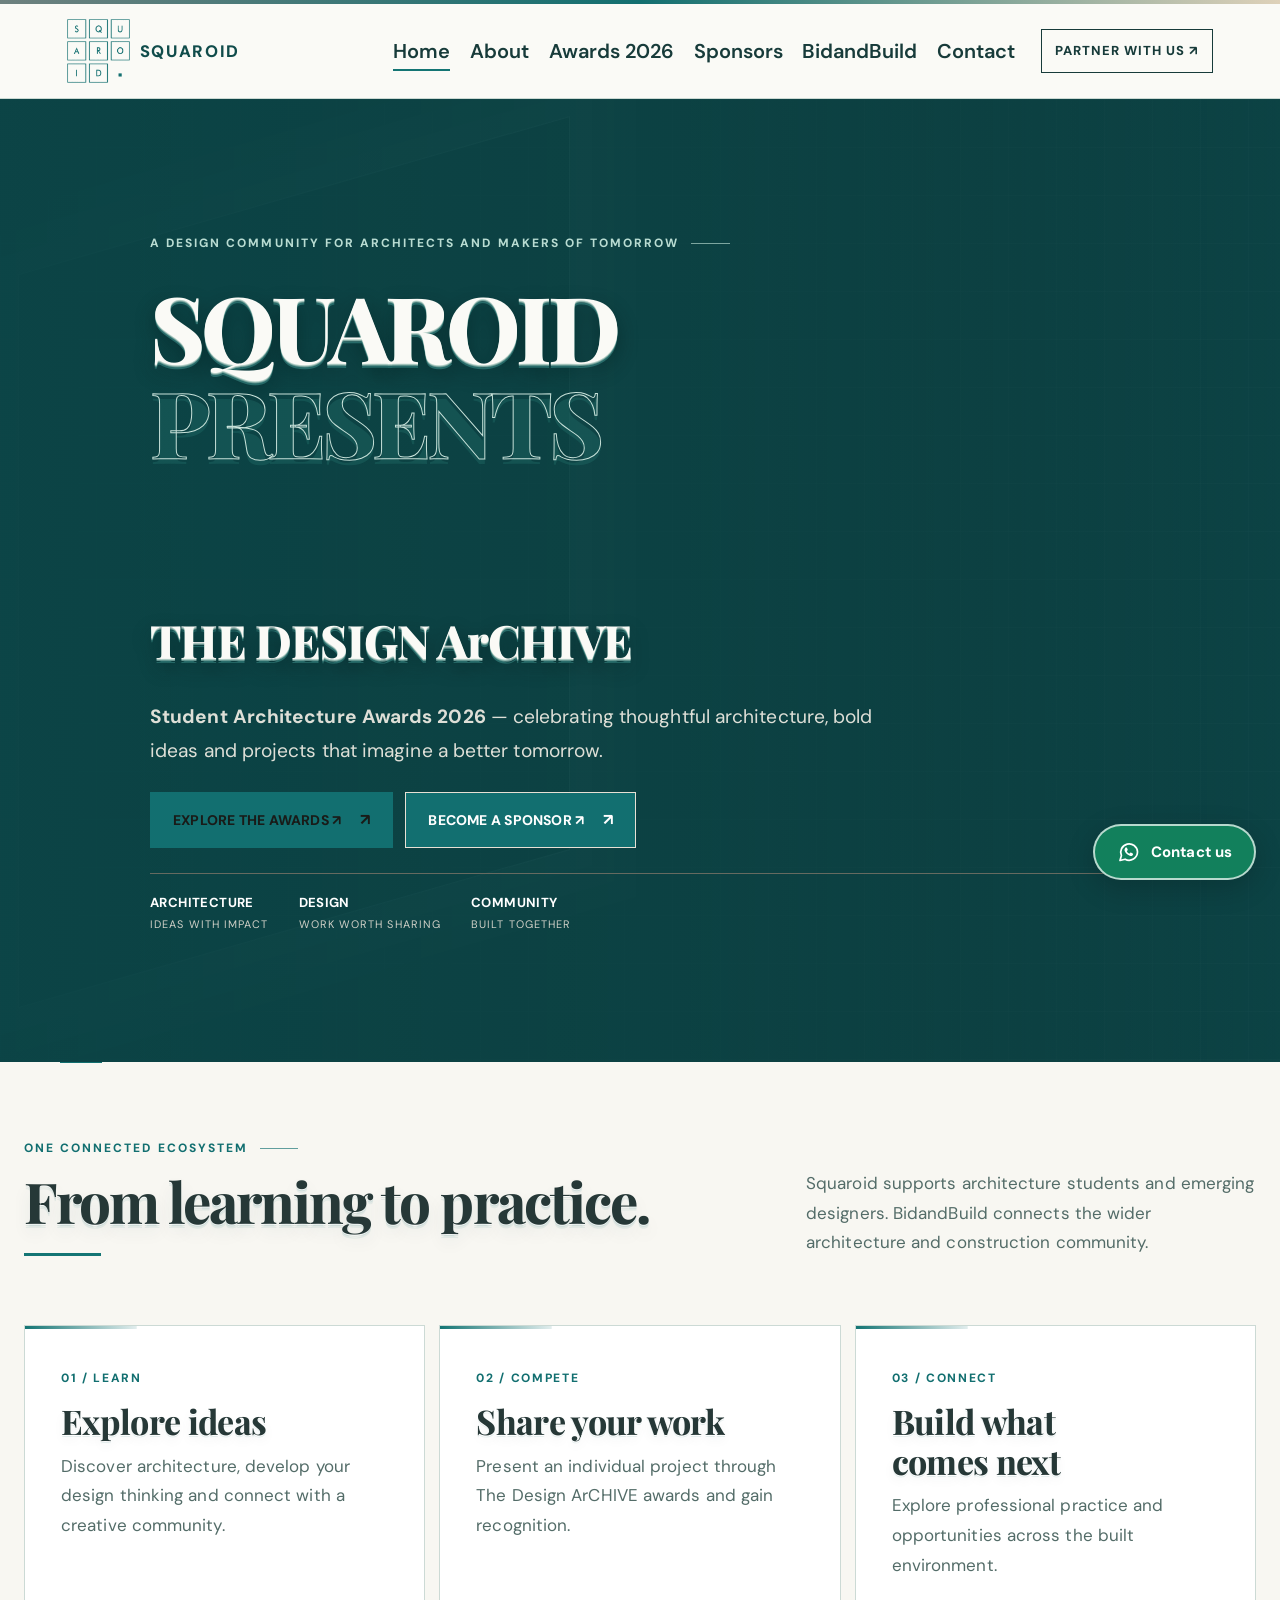
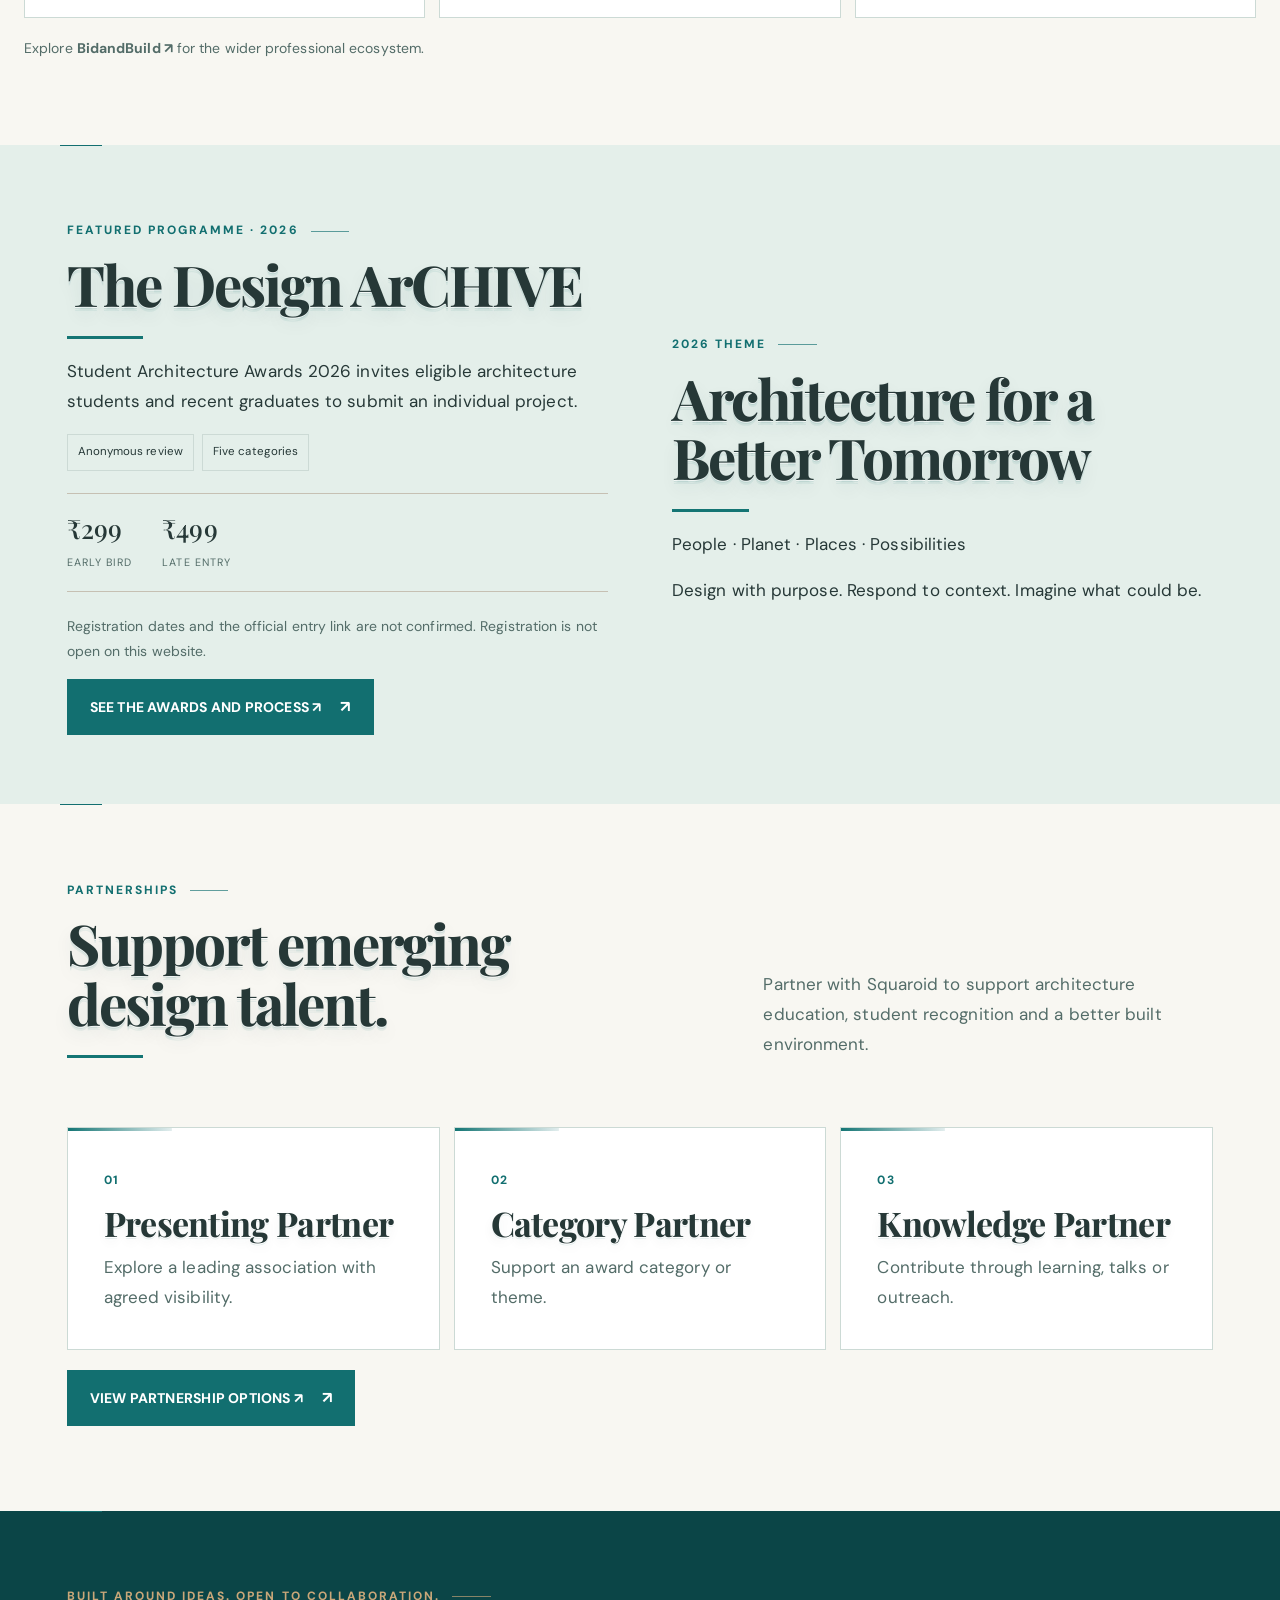
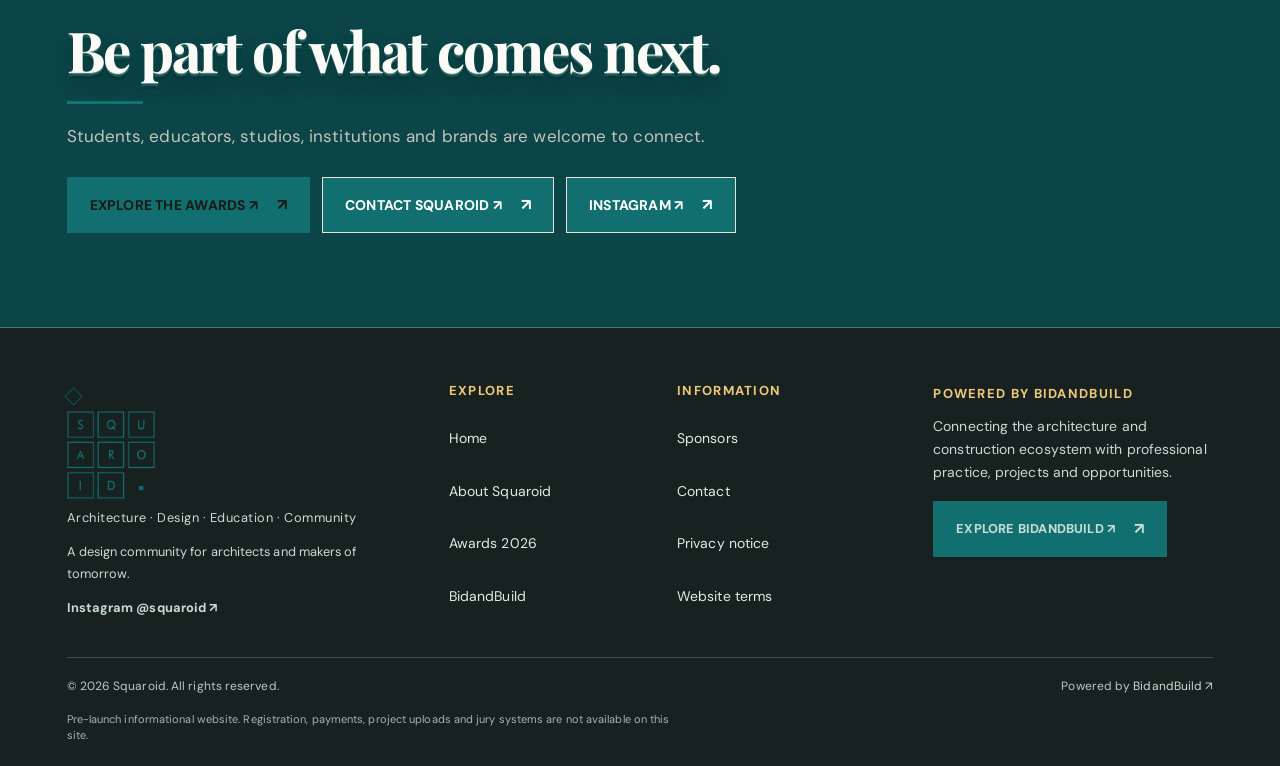
==== commit 06fcbc45: "Shorten site pages and improve mobile readability" ====
--- a/index.html
+++ b/index.html
@@ -1,41 +1,14 @@
 <!doctype html>
-<!DOCTYPE html>
-
-<!DOCTYPE html>
-
-<!DOCTYPE html>
-
-<html lang="en-IN"><head><meta charset="utf-8"/><meta content="width=device-width,initial-scale=1" name="viewport"/><meta content="#F8F7F2" name="theme-color"/><meta content="Squaroid connects architecture, design, education and emerging talent. Discover The Design ArCHIVE Student Architecture Awards 2026 and explore sponsorship partnerships." name="description"/><meta content="index,follow,max-image-preview:large" name="robots"/><meta content="Squaroid, architecture competition India, student architecture awards 2026, architecture design community, architecture sponsorship, architecture students, design education, sustainable architecture" name="keywords"/><meta content="website" property="og:type"/><meta content="Squaroid" property="og:site_name"/><meta content="Squaroid | Architecture, Design &amp; Student Architecture Awards 2026" property="og:title"/><meta content="Discover Squaroid, a design community for architecture students and emerging designers, and The Design ArCHIVE Student Architecture Awards 2026. Explore sponsorship opportunities." property="og:description"/><meta content="https://images.unsplash.com/photo-1511818966892-d7d671e672a2?auto=format&amp;fit=crop&amp;w=1200&amp;q=85" property="og:image"/><meta content="summary_large_image" name="twitter:card"/><meta content="Squaroid | Architecture, Design &amp; Student Architecture Awards 2026" name="twitter:title"/><meta content="Discover Squaroid, a design community for architecture students and emerging designers, and The Design ArCHIVE Student Architecture Awards 2026. Explore sponsorship opportunities." name="twitter:description"/><title>Squaroid | Architecture, Design Community &amp; Sponsorship Partnerships</title><link href="https://fonts.googleapis.com" rel="preconnect"/><link crossorigin="" href="https://fonts.gstatic.com" rel="preconnect"/><link href="https://fonts.googleapis.com/css2?family=DM+Sans:wght@400;500;600;700&amp;family=Playfair+Display:wght@400;500;600;700&amp;display=swap" rel="stylesheet"/><link href="assets/squaroid-favicon.png" rel="icon" type="image/png"/><link href="assets/site.css?v=squaroid-process-faq-20261015" rel="stylesheet"/><script type="application/ld+json">{"@context":"https://schema.org","@type":"Organization","name":"Squaroid","description":"A design community for architecture, design, education and community.","url":"https://www.squaroid.in/","logo":"https://www.squaroid.in/assets/squaroid-official-logo-teal.png","sameAs":[]}</script><link rel="canonical" href="https://www.squaroid.in/"/><meta property="og:url" content="https://www.squaroid.in/"/></head><body><div class="topline"></div><header id="header"><div class="wrap nav" id="nav"><a aria-label="Squaroid home" class="brand squaroid-logo-link" href="index.html"><img alt="Squaroid logo: teal letters in architectural grid boxes" src="assets/squaroid-official-logo-teal.png"/><span class="brand-wordmark">SQUAROID</span></a><nav aria-label="Main navigation" class="nav-links"><a aria-current="page" href="index.html">Home</a><a href="about.html">About</a><a href="competition.html">Awards 2026</a><a href="sponsorship.html">Sponsors</a><a href="bidandbuild.html">BidandBuild</a><a href="contact.html">Contact</a></nav><a class="nav-cta" href="sponsorship.html">Partner with us ↗</a><button aria-expanded="false" aria-label="Open navigation" class="menu" id="menu">☰</button></div></header><main>
+<html lang="en-IN"><head><meta charset="utf-8"/><meta content="width=device-width,initial-scale=1" name="viewport"/><meta content="#F8F7F2" name="theme-color"/><meta content="Squaroid connects architecture, design, education and emerging talent. Discover The Design ArCHIVE Student Architecture Awards 2026 and explore sponsorship partnerships." name="description"/><meta content="index,follow,max-image-preview:large" name="robots"/><meta content="Squaroid, architecture competition India, student architecture awards 2026, architecture design community, architecture sponsorship, architecture students, design education, sustainable architecture" name="keywords"/><meta content="website" property="og:type"/><meta content="Squaroid" property="og:site_name"/><meta content="Squaroid | Architecture, Design &amp; Student Architecture Awards 2026" property="og:title"/><meta content="Discover Squaroid, a design community for architecture students and emerging designers, and The Design ArCHIVE Student Architecture Awards 2026. Explore sponsorship opportunities." property="og:description"/><meta content="https://images.unsplash.com/photo-1511818966892-d7d671e672a2?auto=format&amp;fit=crop&amp;w=1200&amp;q=85" property="og:image"/><meta content="summary_large_image" name="twitter:card"/><meta content="Squaroid | Architecture, Design &amp; Student Architecture Awards 2026" name="twitter:title"/><meta content="Discover Squaroid, a design community for architecture students and emerging designers, and The Design ArCHIVE Student Architecture Awards 2026. Explore sponsorship opportunities." name="twitter:description"/><title>Squaroid | Architecture, Design Community &amp; Sponsorship Partnerships</title><link href="https://fonts.googleapis.com" rel="preconnect"/><link crossorigin="" href="https://fonts.gstatic.com" rel="preconnect"/><link href="https://fonts.googleapis.com/css2?family=DM+Sans:wght@400;500;600;700&amp;family=Playfair+Display:wght@400;500;600;700&amp;display=swap" rel="stylesheet"/><link href="assets/squaroid-favicon.png" rel="icon" type="image/png"/><link href="assets/site.css?v=squaroid-compact-20261015" rel="stylesheet"/><script type="application/ld+json">{"@context":"https://schema.org","@type":"Organization","name":"Squaroid","description":"A design community for architecture, design, education and community.","url":"https://www.squaroid.in/","logo":"https://www.squaroid.in/assets/squaroid-official-logo-teal.png","sameAs":[]}</script><link rel="canonical" href="https://www.squaroid.in/"/><meta property="og:url" content="https://www.squaroid.in/"/></head><body><div class="topline"></div><header class="site-header" id="header"><div class="wrap nav" id="nav"><a aria-label="Squaroid home" class="brand squaroid-logo-link" href="index.html"><img alt="Squaroid logo: teal letters in architectural grid boxes" src="assets/squaroid-official-logo-teal.png"/><span class="brand-wordmark">SQUAROID</span></a><nav aria-label="Main navigation" class="nav-links"><a aria-current="page" href="index.html">Home</a><a href="about.html">About</a><a href="competition.html">Awards 2026</a><a href="sponsorship.html">Sponsors</a><a href="bidandbuild.html">BidandBuild</a><a href="contact.html">Contact</a></nav><a class="nav-cta" href="sponsorship.html">Partner with us ↗</a><button aria-expanded="false" aria-label="Open navigation" class="menu" id="menu">☰</button></div></header><main>
 <section class="hero"><div aria-hidden="true" class="hero-bg"></div><div class="wrap hero-content"><div class="eyebrow">A design community for architects and makers of tomorrow</div><h1>SQUAROID<br/><span class="outline">PRESENTS</span><br/><span style="font-size:.49em;letter-spacing:-.025em">THE DESIGN ArCHIVE</span></h1><p><strong>Student Architecture Awards 2026</strong> — celebrating thoughtful architecture, bold ideas and projects that imagine a better tomorrow.</p><div class="actions"><a class="btn gold" href="competition.html">Explore the awards ↗</a><a class="btn light" href="sponsorship.html">Become a sponsor ↗</a></div><div class="hero-meta"><div><strong>Architecture</strong>Ideas with impact</div><div><strong>Design</strong>Work worth sharing</div><div><strong>Community</strong>Built together</div></div></div></section>
-<section class="section community-platform-merged" id="community-platform"><div class="wrap">
-<div class="journey-intro journey-intro-balanced"><div class="journey-copy"><div class="eyebrow">ONE CONNECTED ECOSYSTEM <span class="rule"></span></div><h2>More than a platform.<br/><span class="outline">A shared journey.</span></h2><div class="rule-line"></div><p>Squaroid and BidandBuild bring together architecture education, student recognition, community and professional practice—helping people move from learning and ideas to projects and careers.</p><p class="muted">Two complementary platforms. One connected journey from student exploration to professional practice.</p><div class="actions journey-actions"><a class="btn" href="competition.html">Explore Squaroid ↗</a><a class="btn btn-outline" href="https://www.bidandbuild.in/?utm_source=squaroid&amp;utm_medium=website&amp;utm_campaign=journey_section" rel="noopener noreferrer" target="_blank">Explore BidandBuild ↗</a></div></div></div>
-<div aria-label="The journey from architecture student to professional" class="journey-grid">
-<article class="journey-card"><span class="journey-number">01 / SQUAROID</span><h3>Learn &amp; Explore</h3><p>Discover architecture, develop ideas and explore the built environment.</p></article>
-<article class="journey-card"><span class="journey-number">02 / SQUAROID</span><h3>Compete &amp; Get Recognised</h3><p>Present your design thinking through student competitions and gain recognition for your work.</p></article>
-<article class="journey-card"><span class="journey-number">03 / SQUAROID</span><h3>Connect &amp; Collaborate</h3><p>Engage with a community of students, educators and design thinkers.</p></article>
-<article class="journey-card"><span class="journey-number">04 / BOTH</span><h3>Showcase Your Work</h3><p>Develop your portfolio and communicate your design ideas and project experience.</p></article>
-<article class="journey-card"><span class="journey-number">05 / BIDANDBUILD</span><h3>Build Your Career</h3><p>Explore professional practice and connect with the wider architecture and construction sector.</p></article>
-<article class="journey-card"><span class="journey-number">06 / BIDANDBUILD</span><h3>Discover Projects &amp; Opportunities</h3><p>Explore connections among homeowners, architects, contractors and building-material suppliers.</p></article>
-</div><p class="powered-by-line">Powered by <a href="https://www.bidandbuild.in/?utm_source=squaroid&amp;utm_medium=website&amp;utm_campaign=journey_section" rel="noopener noreferrer" target="_blank">BidandBuild ↗</a></p>
-</div></section>
-<section class="section" style="background:#e2ded4"><div class="wrap two-col"><div class="reveal"><div class="eyebrow">Featured programme · 2026</div><h2>The Design<br/>ArCHIVE</h2><p class="intro-copy">Student Architecture Awards 2026 invites eligible architecture students and recent architecture graduates to present individual projects that imagine a better tomorrow.</p><div class="tag-row"><span class="tag">Individual entries only</span><span class="tag">Anonymous review</span><span class="tag">Five categories</span></div><div class="fees"><div><strong>₹299</strong><span>Early Bird Entry</span></div><div><strong>₹499</strong><span>Late Entry</span></div></div><p class="small muted">Registration dates and official entry links will be announced after confirmation.</p><a class="btn" href="competition.html">Competition details ↗</a></div><div class="reveal" data-delay="1"><img alt="Contemporary architectural building facade and geometric forms" loading="lazy" src="https://images.unsplash.com/photo-1487958449943-2429e8be8625?auto=format&amp;fit=crop&amp;w=1400&amp;q=85" style="width:100%;min-height:320px;object-fit:cover"/></div></div></section>
-<section class="banner"><div class="wrap two-col"><div><div class="eyebrow">The 2026 theme</div><h2>Architecture for<br/>a Better Tomorrow</h2><p>People · Planet · Places · Possibilities</p></div><p class="quote">“Design with purpose. Respond to context. Imagine what could be.”</p></div></section>
-<section class="section"><div class="wrap"><div class="section-head"><div><div class="eyebrow">Sponsorship &amp; partnerships</div><h2>Support the next<br/>generation of design.</h2></div><p>Partner with Squaroid to support emerging architectural talent, design education and conversations about the built environment.</p></div><div class="grid-3"><div class="tile reveal"><span class="num">01</span><h3>Presenting Partner</h3><p>Explore a leading partnership with agreed event association and visibility.</p></div><div class="tile reveal" data-delay="1"><span class="num">02</span><h3>Category Partner</h3><p>Support an award category or theme aligned with your organisation.</p></div><div class="tile reveal" data-delay="2"><span class="num">03</span><h3>Knowledge Partner</h3><p>Collaborate through learning, talks, publication or student outreach.</p></div></div><p style="margin-top:24px"><a class="btn gold" href="sponsorship.html">View partnership opportunities ↗</a></p></div></section>
-<section class="section partners-section" id="partners"><div class="wrap">
-<div class="section-head"><div><div class="eyebrow">Partners &amp; sponsors</div><h2>Good ideas grow<br/>with the right partners.</h2></div><p>We are building a network of organisations that believe in architecture education, emerging talent and a better built environment.</p></div>
-<div aria-label="Partner and sponsor logo placeholders" class="partner-grid">
-<div class="partner-placeholder reveal"><span aria-hidden="true" class="partner-orbit"></span><strong>Presenting Partner</strong><small>Partner space available</small></div>
-<div class="partner-placeholder reveal" data-delay="1"><span aria-hidden="true" class="partner-orbit"></span><strong>Category Partners</strong><small>Partner space available</small></div>
-<div class="partner-placeholder reveal" data-delay="2"><span aria-hidden="true" class="partner-orbit"></span><strong>Knowledge Partners</strong><small>Partner space available</small></div>
-<div class="partner-placeholder reveal" data-delay="3"><span aria-hidden="true" class="partner-orbit"></span><strong>Community Partners</strong><small>Partner space available</small></div>
-</div><p class="small muted partner-note">Partner names and logos will appear here only after confirmation and approval.</p>
-</div></section>
-<section class="section reach-section"><div class="wrap reach-panel"><div><div class="eyebrow">Our reach</div><h2>Ideas travel further<br/>when a community shares them.</h2><p>Follow Squaroid for programme updates, architecture stories, student work and announcements from our design community.</p><div class="actions"><a class="btn gold" href="https://www.instagram.com/squaroid/" rel="noopener noreferrer" target="_blank">Follow us on Instagram ↗</a><a class="btn light" href="about.html">About Squaroid</a></div></div><a aria-label="Visit Squaroid on Instagram" class="instagram-card reveal" href="https://www.instagram.com/squaroid/" rel="noopener noreferrer" target="_blank"><span aria-hidden="true" class="instagram-icon">◎</span><span><strong>@squaroid</strong><small>Architecture · Design · Community</small></span><span aria-hidden="true" class="instagram-arrow">↗</span></a></div></section>
-<section class="section dark"><div class="wrap final-inner"><div><div class="eyebrow">Built around ideas. Open to collaboration.</div><h2>Help shape what<br/>comes next.</h2><p>Join the conversation as a student, educator, studio, institution or brand.</p></div><div class="actions"><a class="btn gold" href="competition.html">Explore the awards</a><a class="btn light" href="contact.html">Get in touch ↗</a></div></div></section>
+<section class="section community-platform-merged" id="community-platform"><div class="wrap"><div class="section-head"><div><div class="eyebrow">One connected ecosystem</div><h2>From learning to practice.</h2></div><p>Squaroid supports architecture students and emerging designers. BidandBuild connects the wider architecture and construction community.</p></div><div class="grid-3"><article class="tile"><span class="num">01 / LEARN</span><h3>Explore ideas</h3><p>Discover architecture, develop your design thinking and connect with a creative community.</p></article><article class="tile"><span class="num">02 / COMPETE</span><h3>Share your work</h3><p>Present an individual project through The Design ArCHIVE awards and gain recognition.</p></article><article class="tile"><span class="num">03 / CONNECT</span><h3>Build what comes next</h3><p>Explore professional practice and opportunities across the built environment.</p></article></div><p class="small muted" style="margin-top:18px">Explore <a href="https://www.bidandbuild.in/?utm_source=squaroid&amp;utm_medium=website&amp;utm_campaign=journey_section" rel="noopener noreferrer" target="_blank"><strong>BidandBuild ↗</strong></a> for the wider professional ecosystem.</p></div></section>
+<section class="section sponsor-focus"><div class="wrap two-col"><div><div class="eyebrow">Featured programme · 2026</div><h2>The Design ArCHIVE</h2><p class="intro-copy">Student Architecture Awards 2026 invites eligible architecture students and recent graduates to submit an individual project.</p><div class="tag-row"><span class="tag">Anonymous review</span><span class="tag">Five categories</span></div><div class="fees"><div><strong>₹299</strong><span>Early Bird</span></div><div><strong>₹499</strong><span>Late Entry</span></div></div><p class="small muted">Registration dates and the official entry link are not confirmed. Registration is not open on this website.</p><a class="btn" href="competition.html">See the awards and process ↗</a></div><div><div class="eyebrow">2026 theme</div><h2>Architecture for a Better Tomorrow</h2><p class="quote">People · Planet · Places · Possibilities</p><p>Design with purpose. Respond to context. Imagine what could be.</p></div></div></section>
+<section class="section"><div class="wrap"><div class="section-head"><div><div class="eyebrow">Partnerships</div><h2>Support emerging design talent.</h2></div><p>Partner with Squaroid to support architecture education, student recognition and a better built environment.</p></div><div class="grid-3"><article class="tile"><span class="num">01</span><h3>Presenting Partner</h3><p>Explore a leading association with agreed visibility.</p></article><article class="tile"><span class="num">02</span><h3>Category Partner</h3><p>Support an award category or theme.</p></article><article class="tile"><span class="num">03</span><h3>Knowledge Partner</h3><p>Contribute through learning, talks or outreach.</p></article></div><p style="margin-top:20px"><a class="btn" href="sponsorship.html">View partnership options ↗</a></p></div></section>
+<section class="section dark"><div class="wrap final-inner"><div><div class="eyebrow">Built around ideas. Open to collaboration.</div><h2>Be part of what comes next.</h2><p>Students, educators, studios, institutions and brands are welcome to connect.</p><div class="actions"><a class="btn gold" href="competition.html">Explore the awards ↗</a><a class="btn light" href="contact.html">Contact Squaroid ↗</a><a class="btn light" href="https://www.instagram.com/squaroid/" rel="noopener noreferrer" target="_blank">Instagram ↗</a></div></div></div></section>
 </main><footer class="site-footer"><div class="wrap"><div class="footer-grid">
 <div class="footer-intro"><a aria-label="Squaroid home" class="brand squaroid-footer-logo" href="index.html"><img alt="Squaroid logo" src="assets/squaroid-official-logo-teal.png"/></a><p class="footer-tagline">Architecture · Design · Education · Community</p><p>A design community for architects and makers of tomorrow.</p><a class="footer-social" href="https://www.instagram.com/squaroid/" rel="noopener noreferrer" target="_blank">Instagram @squaroid ↗</a></div>
 <div class="footer-links"><strong>Explore</strong><a href="index.html">Home</a><a href="about.html">About Squaroid</a><a href="competition.html">Awards 2026</a><a href="bidandbuild.html">BidandBuild</a></div>
 <div class="footer-links"><strong>Information</strong><a href="sponsorship.html">Sponsors</a><a href="contact.html">Contact</a><a href="privacy.html">Privacy notice</a><a href="terms.html">Website terms</a></div>
 <div class="footer-partner"><strong>Powered by BidandBuild</strong><p>Connecting the architecture and construction ecosystem with professional practice, projects and opportunities.</p><a class="btn btn-small" href="https://www.bidandbuild.in/?utm_source=squaroid&amp;utm_medium=website&amp;utm_campaign=brand_footer" rel="noopener noreferrer" target="_blank">Explore BidandBuild ↗</a></div>
 </div><div class="footer-bottom"><span>© 2026 Squaroid. All rights reserved.</span><span>Powered by <a href="https://www.bidandbuild.in/?utm_source=squaroid&amp;utm_medium=website&amp;utm_campaign=brand_footer" rel="noopener noreferrer" target="_blank">BidandBuild ↗</a></span></div><p class="footer-note">Pre-launch informational website. Registration, payments, project uploads and jury systems are not available on this site.</p></div></footer><script src="assets/site.js"></script><a aria-label="Contact Squaroid on WhatsApp" class="whatsapp-float" href="https://wa.me/917587566122?text=Hello%20Squaroid%2C%20I%20would%20like%20to%20know%20more%20about%20the%20Design%20ArCHIVE%20Awards%20and%20partnership%20opportunities." rel="noopener noreferrer" target="_blank"><svg aria-hidden="true" class="whatsapp-symbol" focusable="false" viewbox="0 0 24 24"><path d="M20.5 11.8a8.4 8.4 0 0 1-12.4 7.4L3 20.5l1.4-4.9a8.4 8.4 0 1 1 16.1-3.8Z" fill="none" stroke="currentColor" stroke-linejoin="round" stroke-width="1.7"></path><path d="M8.2 7.9c.2-.5.4-.5.7-.5h.5c.2 0 .4.1.5.4l.8 1.8c.1.2.1.4-.1.6l-.6.7c-.2.2-.2.4-.1.6.5.9 1.2 1.6 2.1 2.1.2.1.4.1.6-.1l.7-.8c.2-.2.4-.2.6-.1l1.8.8c.3.1.4.3.4.5 0 .4-.2 1.1-.7 1.5-.5.4-1.1.6-1.8.5-1-.1-2.3-.7-3.7-1.9-1.2-1-2.1-2.4-2.3-3.5-.2-.9.1-1.8.6-2.3Z" fill="currentColor"></path></svg><span class="whatsapp-label">Contact us</span></a>
-</body></html>+</body></html>
--- a/assets/site.css
+++ b/assets/site.css
@@ -1067,3 +1067,37 @@
 .faq-answer p { margin:0; font-size:.92rem; }
 .faq-contact { margin:24px 0 0; color:#526a65; }
 .faq-contact a { color:#104c4b; font-weight:700; text-decoration:underline; text-underline-offset:3px; }
+
+/* Compact, consistent header and page rhythm across the site. */
+#header .nav .squaroid-logo-link { width:auto !important; min-width:0 !important; gap:9px !important; flex:0 0 auto !important; }
+#header .nav .squaroid-logo-link img { display:block !important; width:64px !important; height:64px !important; max-width:64px !important; max-height:64px !important; object-fit:contain !important; object-position:center !important; padding:0 !important; background:transparent !important; flex:0 0 64px !important; }
+#header .brand-wordmark { display:inline-block !important; color:#104c4b !important; font-size:clamp(14px,1.3vw,18px) !important; font-weight:800 !important; letter-spacing:.1em !important; line-height:1 !important; white-space:nowrap !important; }
+.section { padding-block:clamp(44px,5.4vw,72px) !important; }
+.banner { padding-block:clamp(34px,4vw,52px) !important; }
+.grid-3 { gap:14px; }
+.submission-detail { margin-top:12px; border-top:1px solid #cbd9d3; }
+.submission-detail summary { padding:10px 24px 8px 0; color:#104c4b; cursor:pointer; font-weight:700; }
+.submission-detail .faq-answer { padding:0 0 8px; }
+.eligibility-detail { margin-top:20px; }
+@media(max-width:900px) {
+  #header .nav .squaroid-logo-link img { width:60px !important; height:60px !important; max-width:60px !important; max-height:60px !important; flex-basis:60px !important; }
+  #header .nav .squaroid-logo-link { gap:8px !important; }
+  #header .brand-wordmark { font-size:15px !important; letter-spacing:.08em !important; }
+}
+@media(max-width:700px) {
+  .section { padding-block:40px !important; }
+  .banner { padding-block:32px !important; }
+  .hero { min-height:62svh; }
+  .hero-content { padding-block:42px !important; }
+  .hero-meta { display:none; }
+  .grid-3 { gap:10px; }
+  .tile,.contact-card,.award,.tier,.time { padding:20px !important; }
+  .faq-intro { margin-bottom:16px !important; }
+  .competition-faq-item summary { padding-block:14px !important; }
+}
+@media(max-width:420px) {
+  #header .nav .squaroid-logo-link { width:auto !important; }
+  #header .nav .squaroid-logo-link img { width:56px !important; height:56px !important; max-width:56px !important; max-height:56px !important; flex-basis:56px !important; }
+  #header .nav > .nav-cta, #header .nav > .btn { display:none !important; }
+  #header .brand-wordmark { font-size:14px !important; letter-spacing:.06em !important; }
+}
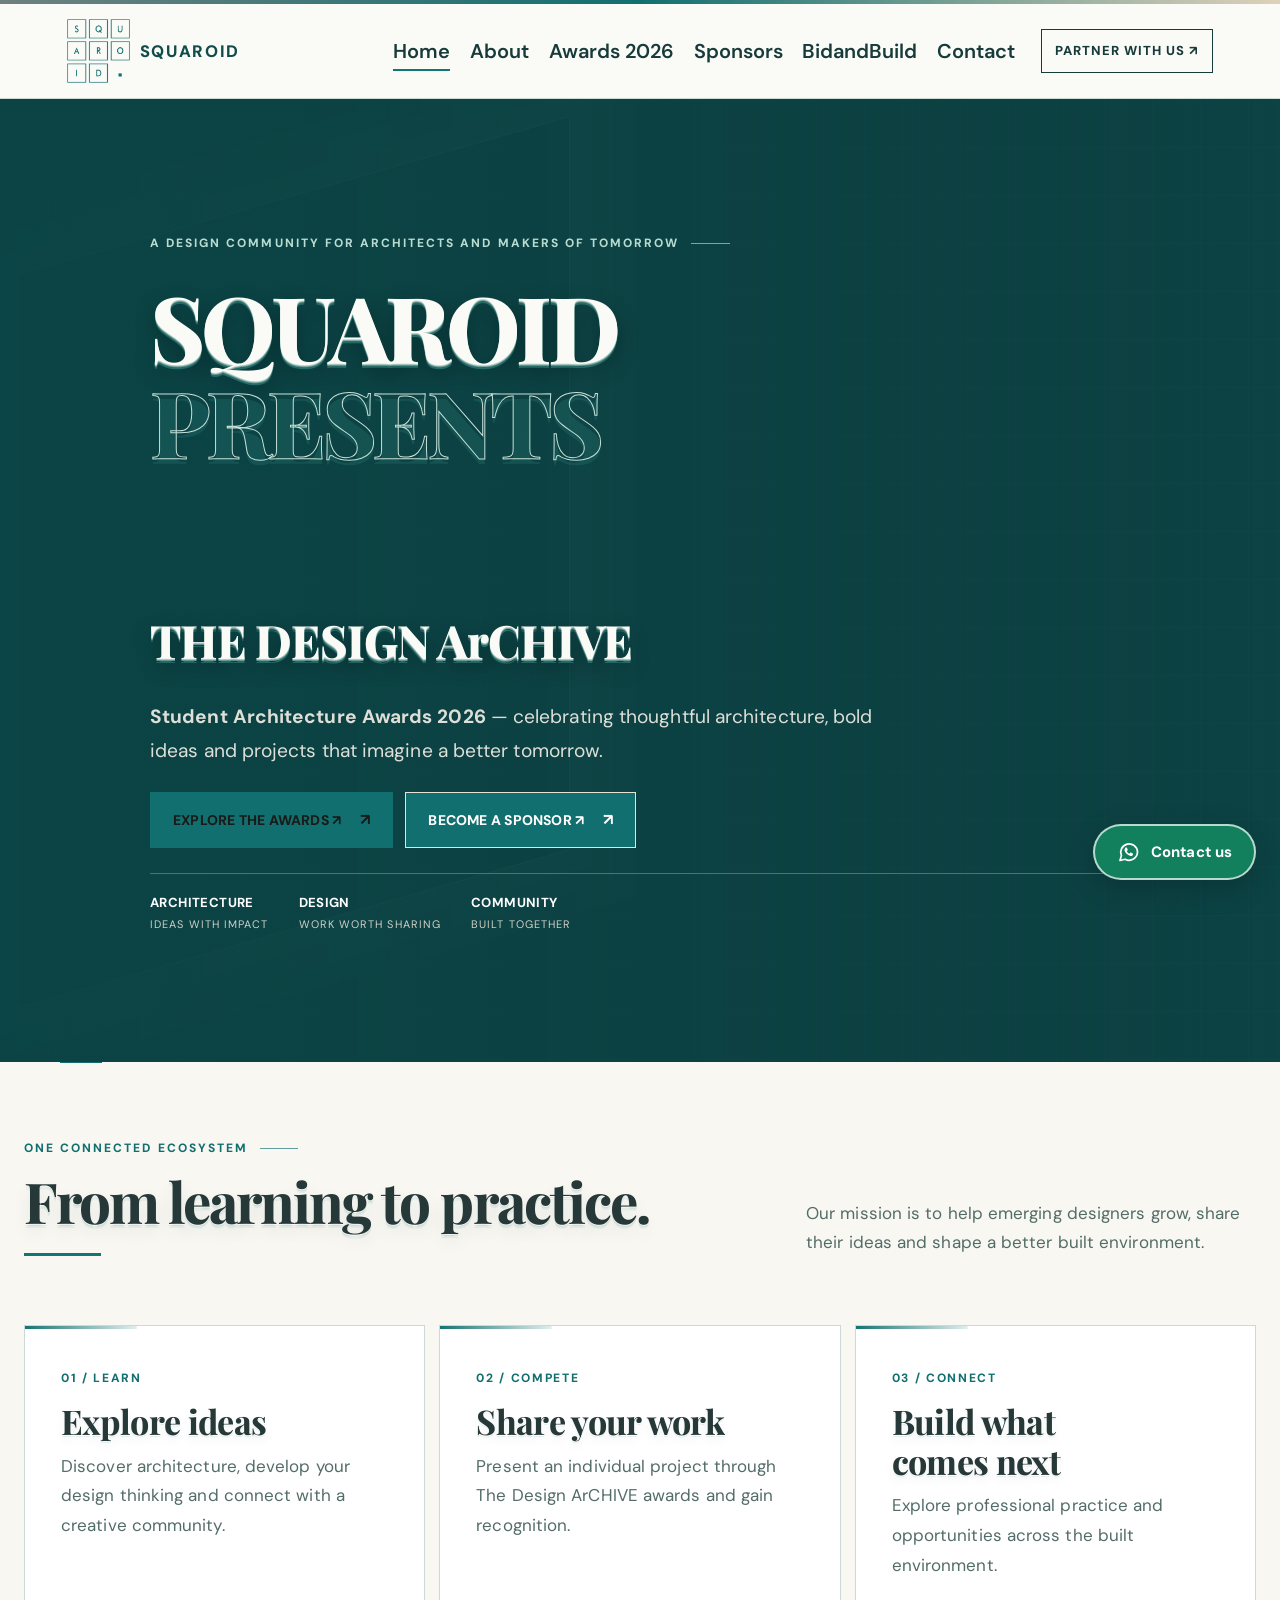
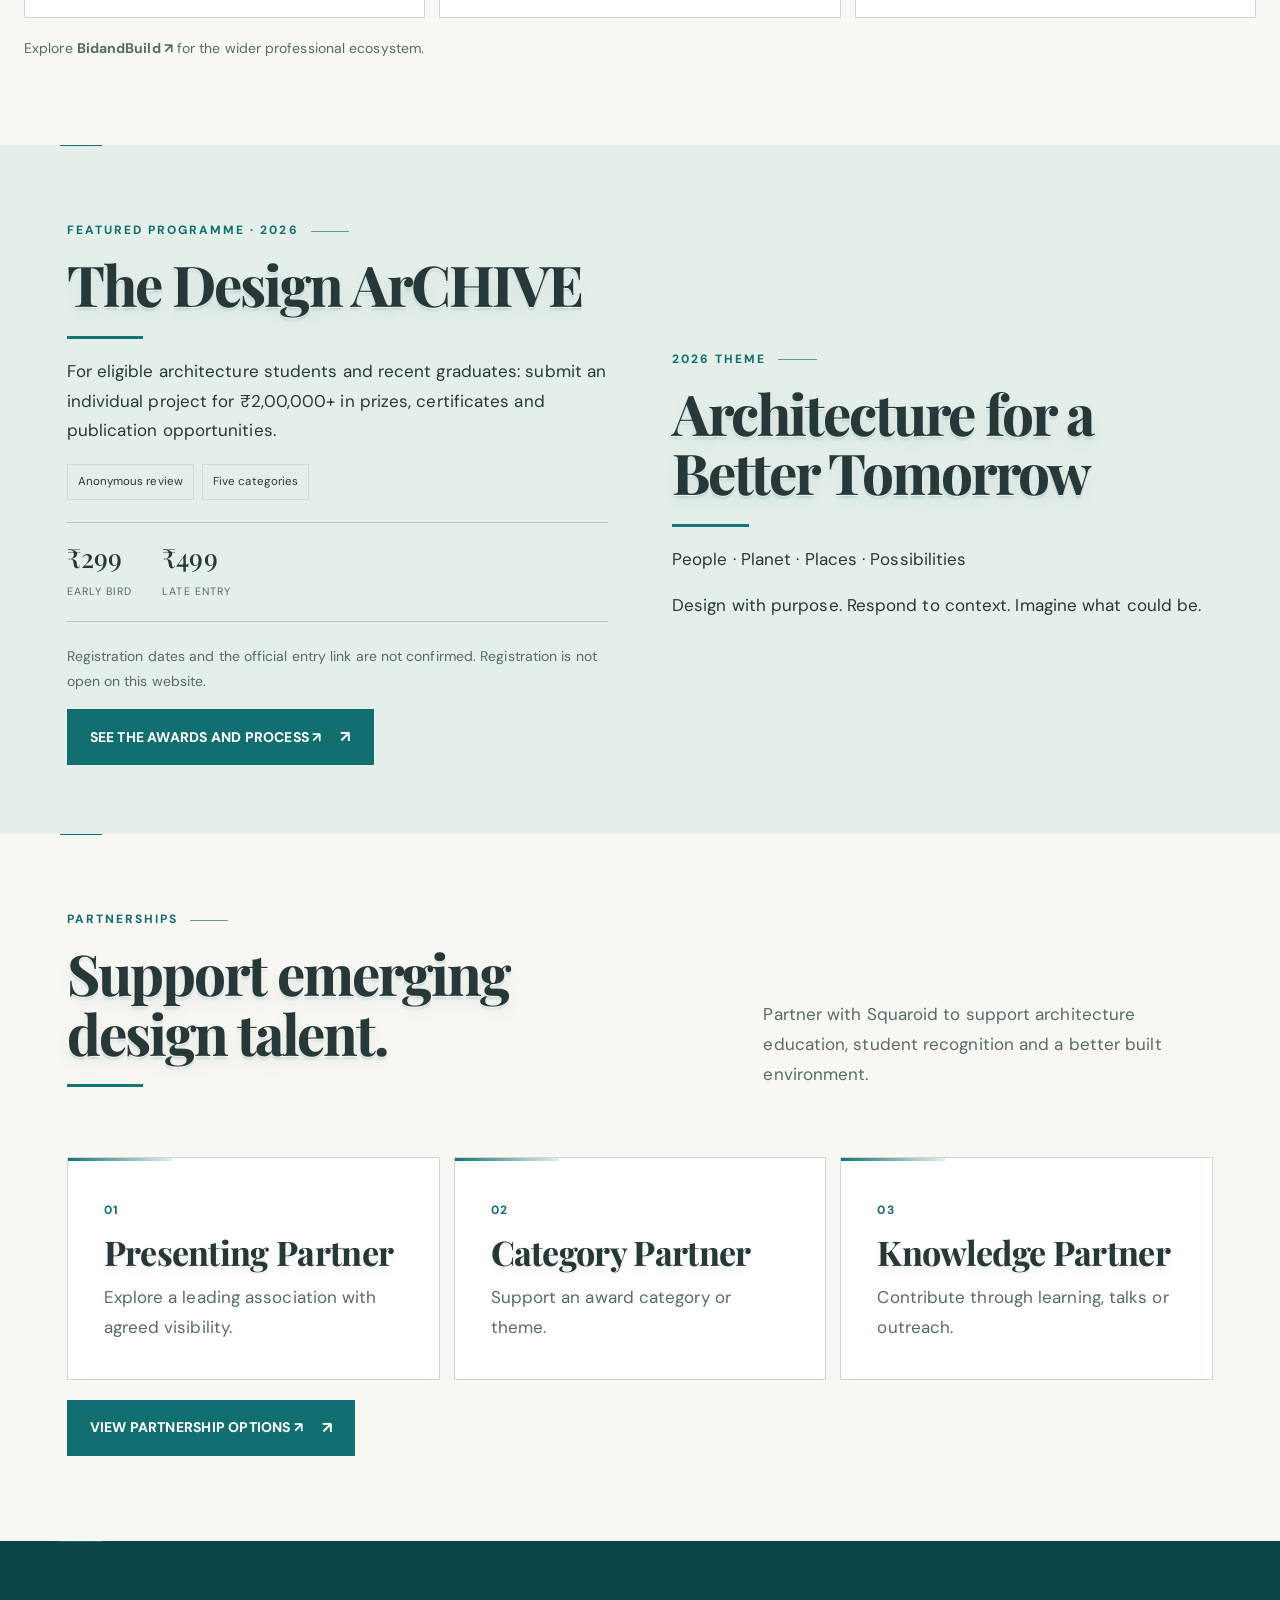
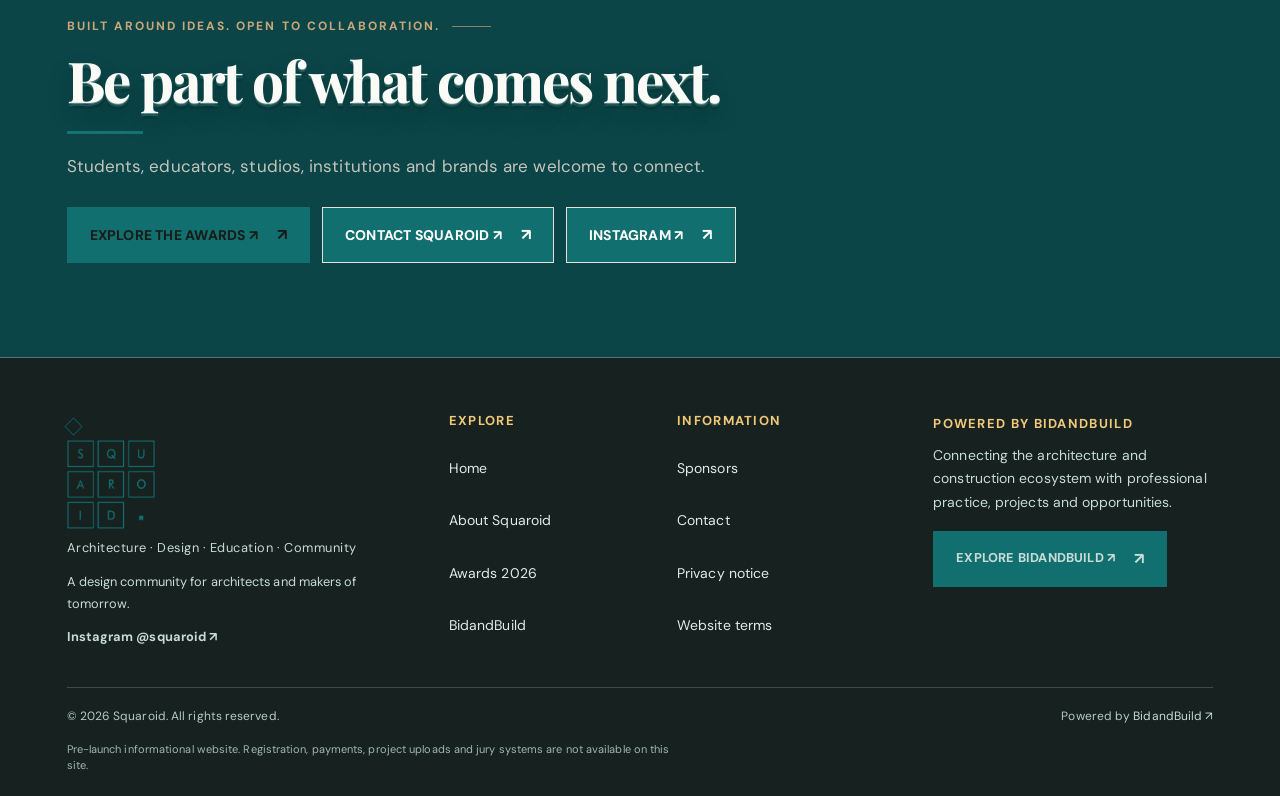
==== commit 6fa3002d: "Clarify Squaroid mission and award value" ====
--- a/index.html
+++ b/index.html
@@ -1,8 +1,8 @@
 <!doctype html>
 <html lang="en-IN"><head><meta charset="utf-8"/><meta content="width=device-width,initial-scale=1" name="viewport"/><meta content="#F8F7F2" name="theme-color"/><meta content="Squaroid connects architecture, design, education and emerging talent. Discover The Design ArCHIVE Student Architecture Awards 2026 and explore sponsorship partnerships." name="description"/><meta content="index,follow,max-image-preview:large" name="robots"/><meta content="Squaroid, architecture competition India, student architecture awards 2026, architecture design community, architecture sponsorship, architecture students, design education, sustainable architecture" name="keywords"/><meta content="website" property="og:type"/><meta content="Squaroid" property="og:site_name"/><meta content="Squaroid | Architecture, Design &amp; Student Architecture Awards 2026" property="og:title"/><meta content="Discover Squaroid, a design community for architecture students and emerging designers, and The Design ArCHIVE Student Architecture Awards 2026. Explore sponsorship opportunities." property="og:description"/><meta content="https://images.unsplash.com/photo-1511818966892-d7d671e672a2?auto=format&amp;fit=crop&amp;w=1200&amp;q=85" property="og:image"/><meta content="summary_large_image" name="twitter:card"/><meta content="Squaroid | Architecture, Design &amp; Student Architecture Awards 2026" name="twitter:title"/><meta content="Discover Squaroid, a design community for architecture students and emerging designers, and The Design ArCHIVE Student Architecture Awards 2026. Explore sponsorship opportunities." name="twitter:description"/><title>Squaroid | Architecture, Design Community &amp; Sponsorship Partnerships</title><link href="https://fonts.googleapis.com" rel="preconnect"/><link crossorigin="" href="https://fonts.gstatic.com" rel="preconnect"/><link href="https://fonts.googleapis.com/css2?family=DM+Sans:wght@400;500;600;700&amp;family=Playfair+Display:wght@400;500;600;700&amp;display=swap" rel="stylesheet"/><link href="assets/squaroid-favicon.png" rel="icon" type="image/png"/><link href="assets/site.css?v=squaroid-compact-20261015" rel="stylesheet"/><script type="application/ld+json">{"@context":"https://schema.org","@type":"Organization","name":"Squaroid","description":"A design community for architecture, design, education and community.","url":"https://www.squaroid.in/","logo":"https://www.squaroid.in/assets/squaroid-official-logo-teal.png","sameAs":[]}</script><link rel="canonical" href="https://www.squaroid.in/"/><meta property="og:url" content="https://www.squaroid.in/"/></head><body><div class="topline"></div><header class="site-header" id="header"><div class="wrap nav" id="nav"><a aria-label="Squaroid home" class="brand squaroid-logo-link" href="index.html"><img alt="Squaroid logo: teal letters in architectural grid boxes" src="assets/squaroid-official-logo-teal.png"/><span class="brand-wordmark">SQUAROID</span></a><nav aria-label="Main navigation" class="nav-links"><a aria-current="page" href="index.html">Home</a><a href="about.html">About</a><a href="competition.html">Awards 2026</a><a href="sponsorship.html">Sponsors</a><a href="bidandbuild.html">BidandBuild</a><a href="contact.html">Contact</a></nav><a class="nav-cta" href="sponsorship.html">Partner with us ↗</a><button aria-expanded="false" aria-label="Open navigation" class="menu" id="menu">☰</button></div></header><main>
 <section class="hero"><div aria-hidden="true" class="hero-bg"></div><div class="wrap hero-content"><div class="eyebrow">A design community for architects and makers of tomorrow</div><h1>SQUAROID<br/><span class="outline">PRESENTS</span><br/><span style="font-size:.49em;letter-spacing:-.025em">THE DESIGN ArCHIVE</span></h1><p><strong>Student Architecture Awards 2026</strong> — celebrating thoughtful architecture, bold ideas and projects that imagine a better tomorrow.</p><div class="actions"><a class="btn gold" href="competition.html">Explore the awards ↗</a><a class="btn light" href="sponsorship.html">Become a sponsor ↗</a></div><div class="hero-meta"><div><strong>Architecture</strong>Ideas with impact</div><div><strong>Design</strong>Work worth sharing</div><div><strong>Community</strong>Built together</div></div></div></section>
-<section class="section community-platform-merged" id="community-platform"><div class="wrap"><div class="section-head"><div><div class="eyebrow">One connected ecosystem</div><h2>From learning to practice.</h2></div><p>Squaroid supports architecture students and emerging designers. BidandBuild connects the wider architecture and construction community.</p></div><div class="grid-3"><article class="tile"><span class="num">01 / LEARN</span><h3>Explore ideas</h3><p>Discover architecture, develop your design thinking and connect with a creative community.</p></article><article class="tile"><span class="num">02 / COMPETE</span><h3>Share your work</h3><p>Present an individual project through The Design ArCHIVE awards and gain recognition.</p></article><article class="tile"><span class="num">03 / CONNECT</span><h3>Build what comes next</h3><p>Explore professional practice and opportunities across the built environment.</p></article></div><p class="small muted" style="margin-top:18px">Explore <a href="https://www.bidandbuild.in/?utm_source=squaroid&amp;utm_medium=website&amp;utm_campaign=journey_section" rel="noopener noreferrer" target="_blank"><strong>BidandBuild ↗</strong></a> for the wider professional ecosystem.</p></div></section>
-<section class="section sponsor-focus"><div class="wrap two-col"><div><div class="eyebrow">Featured programme · 2026</div><h2>The Design ArCHIVE</h2><p class="intro-copy">Student Architecture Awards 2026 invites eligible architecture students and recent graduates to submit an individual project.</p><div class="tag-row"><span class="tag">Anonymous review</span><span class="tag">Five categories</span></div><div class="fees"><div><strong>₹299</strong><span>Early Bird</span></div><div><strong>₹499</strong><span>Late Entry</span></div></div><p class="small muted">Registration dates and the official entry link are not confirmed. Registration is not open on this website.</p><a class="btn" href="competition.html">See the awards and process ↗</a></div><div><div class="eyebrow">2026 theme</div><h2>Architecture for a Better Tomorrow</h2><p class="quote">People · Planet · Places · Possibilities</p><p>Design with purpose. Respond to context. Imagine what could be.</p></div></div></section>
+<section class="section community-platform-merged" id="community-platform"><div class="wrap"><div class="section-head"><div><div class="eyebrow">One connected ecosystem</div><h2>From learning to practice.</h2></div><p>Our mission is to help emerging designers grow, share their ideas and shape a better built environment.</p></div><div class="grid-3"><article class="tile"><span class="num">01 / LEARN</span><h3>Explore ideas</h3><p>Discover architecture, develop your design thinking and connect with a creative community.</p></article><article class="tile"><span class="num">02 / COMPETE</span><h3>Share your work</h3><p>Present an individual project through The Design ArCHIVE awards and gain recognition.</p></article><article class="tile"><span class="num">03 / CONNECT</span><h3>Build what comes next</h3><p>Explore professional practice and opportunities across the built environment.</p></article></div><p class="small muted" style="margin-top:18px">Explore <a href="https://www.bidandbuild.in/?utm_source=squaroid&amp;utm_medium=website&amp;utm_campaign=journey_section" rel="noopener noreferrer" target="_blank"><strong>BidandBuild ↗</strong></a> for the wider professional ecosystem.</p></div></section>
+<section class="section sponsor-focus"><div class="wrap two-col"><div><div class="eyebrow">Featured programme · 2026</div><h2>The Design ArCHIVE</h2><p class="intro-copy">For eligible architecture students and recent graduates: submit an individual project for ₹2,00,000+ in prizes, certificates and publication opportunities.</p><div class="tag-row"><span class="tag">Anonymous review</span><span class="tag">Five categories</span></div><div class="fees"><div><strong>₹299</strong><span>Early Bird</span></div><div><strong>₹499</strong><span>Late Entry</span></div></div><p class="small muted">Registration dates and the official entry link are not confirmed. Registration is not open on this website.</p><a class="btn" href="competition.html">See the awards and process ↗</a></div><div><div class="eyebrow">2026 theme</div><h2>Architecture for a Better Tomorrow</h2><p class="quote">People · Planet · Places · Possibilities</p><p>Design with purpose. Respond to context. Imagine what could be.</p></div></div></section>
 <section class="section"><div class="wrap"><div class="section-head"><div><div class="eyebrow">Partnerships</div><h2>Support emerging design talent.</h2></div><p>Partner with Squaroid to support architecture education, student recognition and a better built environment.</p></div><div class="grid-3"><article class="tile"><span class="num">01</span><h3>Presenting Partner</h3><p>Explore a leading association with agreed visibility.</p></article><article class="tile"><span class="num">02</span><h3>Category Partner</h3><p>Support an award category or theme.</p></article><article class="tile"><span class="num">03</span><h3>Knowledge Partner</h3><p>Contribute through learning, talks or outreach.</p></article></div><p style="margin-top:20px"><a class="btn" href="sponsorship.html">View partnership options ↗</a></p></div></section>
 <section class="section dark"><div class="wrap final-inner"><div><div class="eyebrow">Built around ideas. Open to collaboration.</div><h2>Be part of what comes next.</h2><p>Students, educators, studios, institutions and brands are welcome to connect.</p><div class="actions"><a class="btn gold" href="competition.html">Explore the awards ↗</a><a class="btn light" href="contact.html">Contact Squaroid ↗</a><a class="btn light" href="https://www.instagram.com/squaroid/" rel="noopener noreferrer" target="_blank">Instagram ↗</a></div></div></div></section>
 </main><footer class="site-footer"><div class="wrap"><div class="footer-grid">
